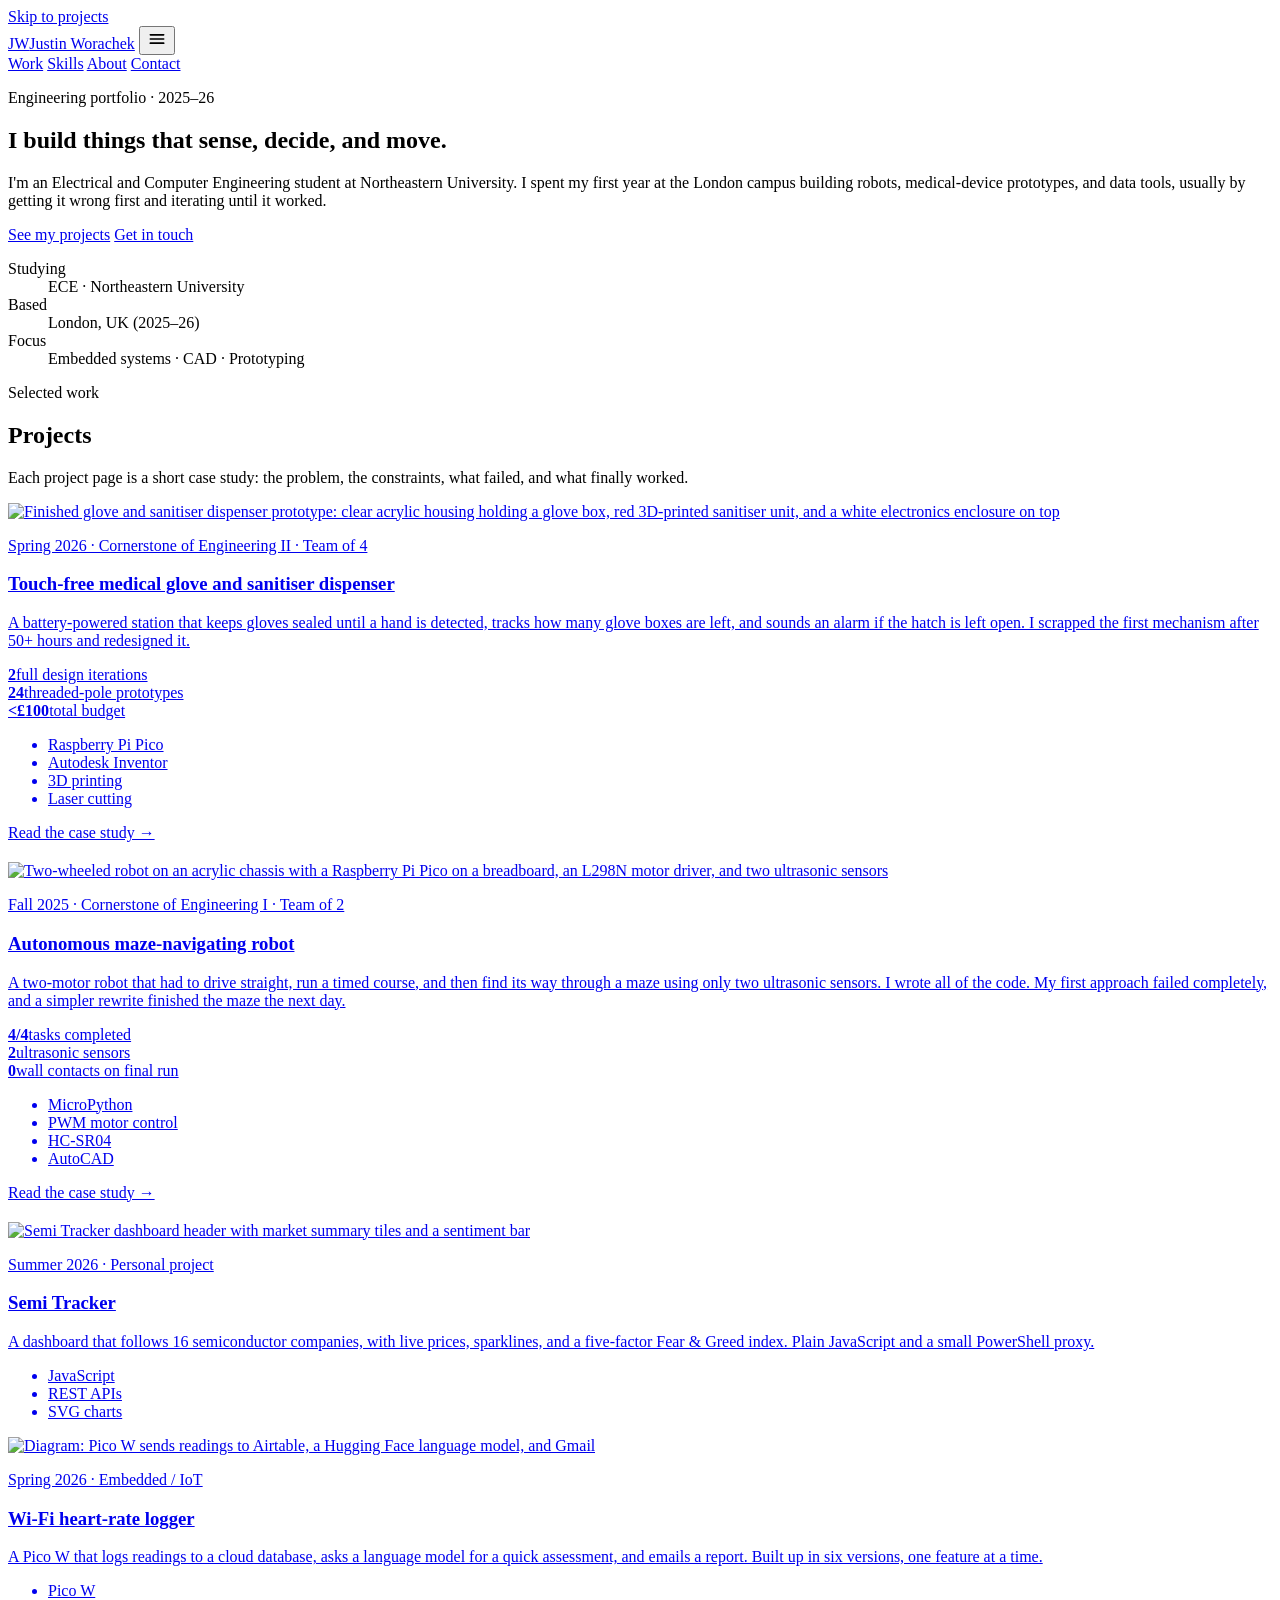
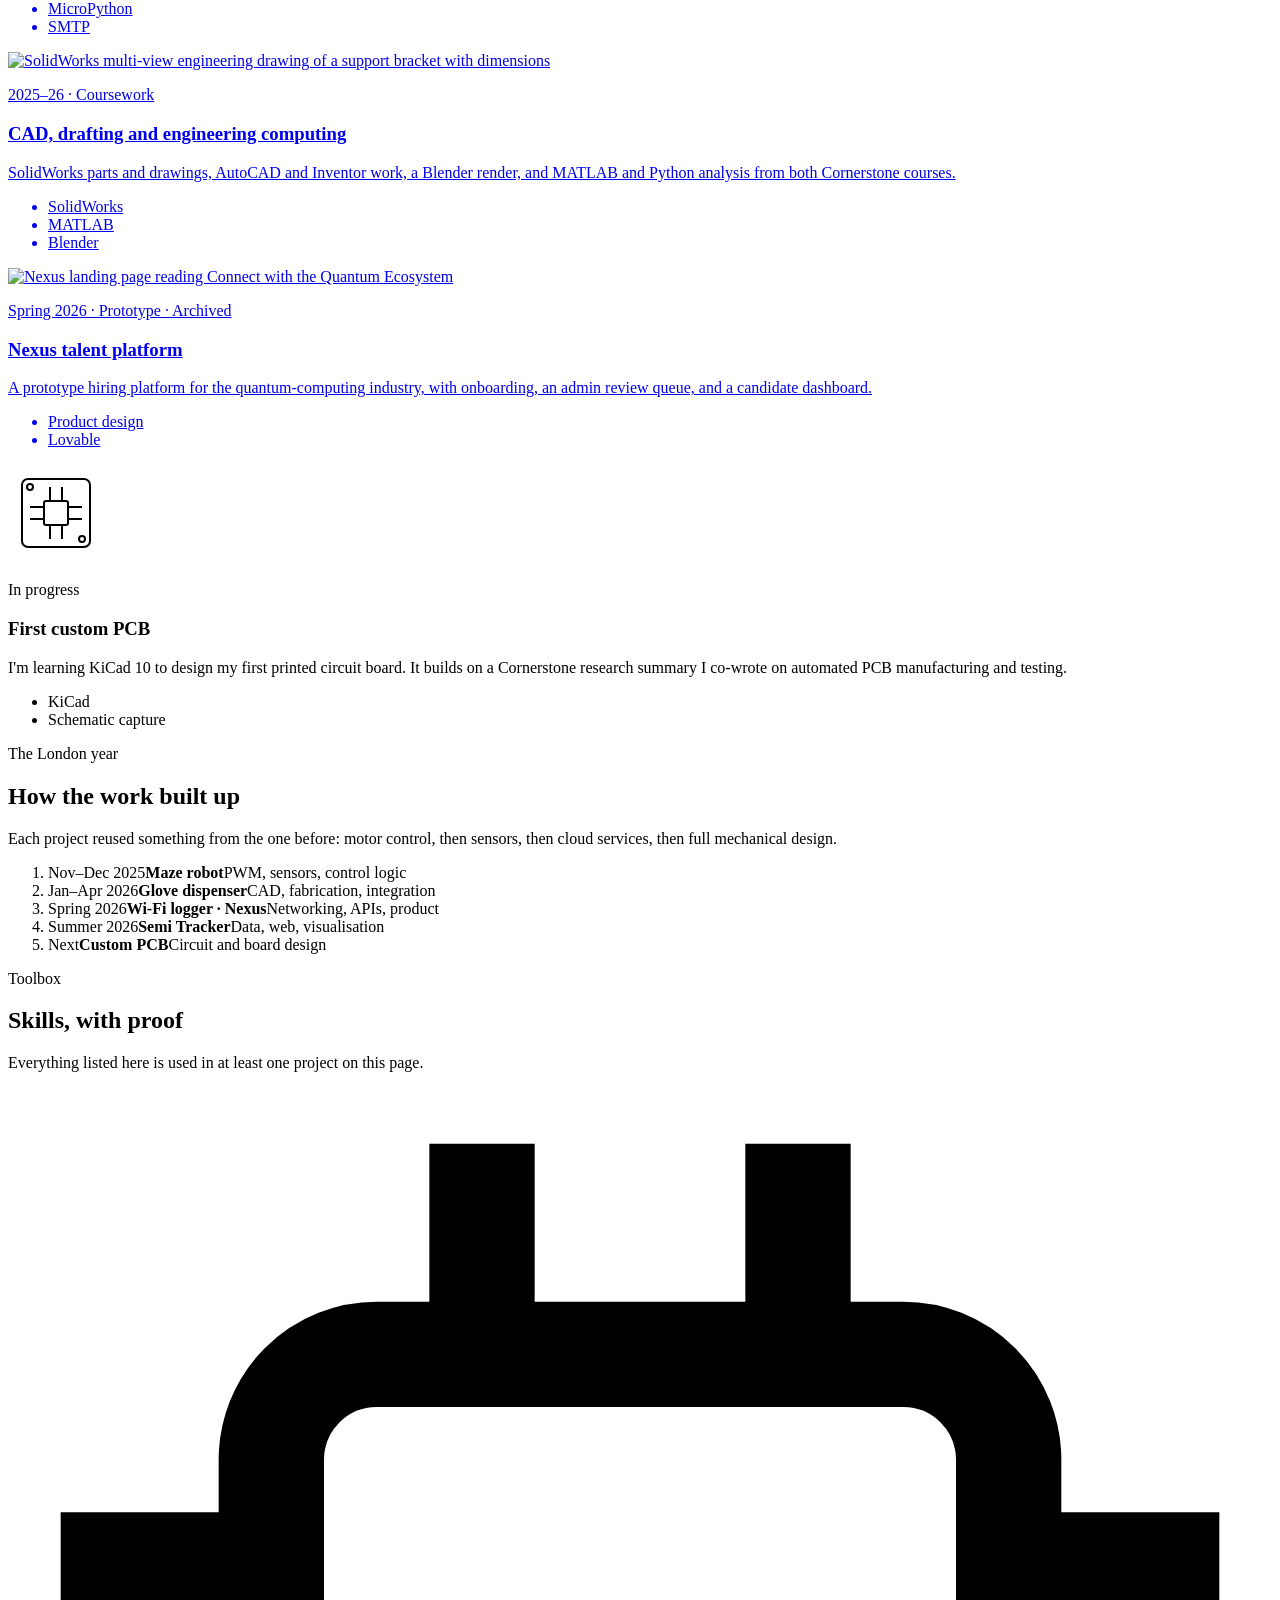
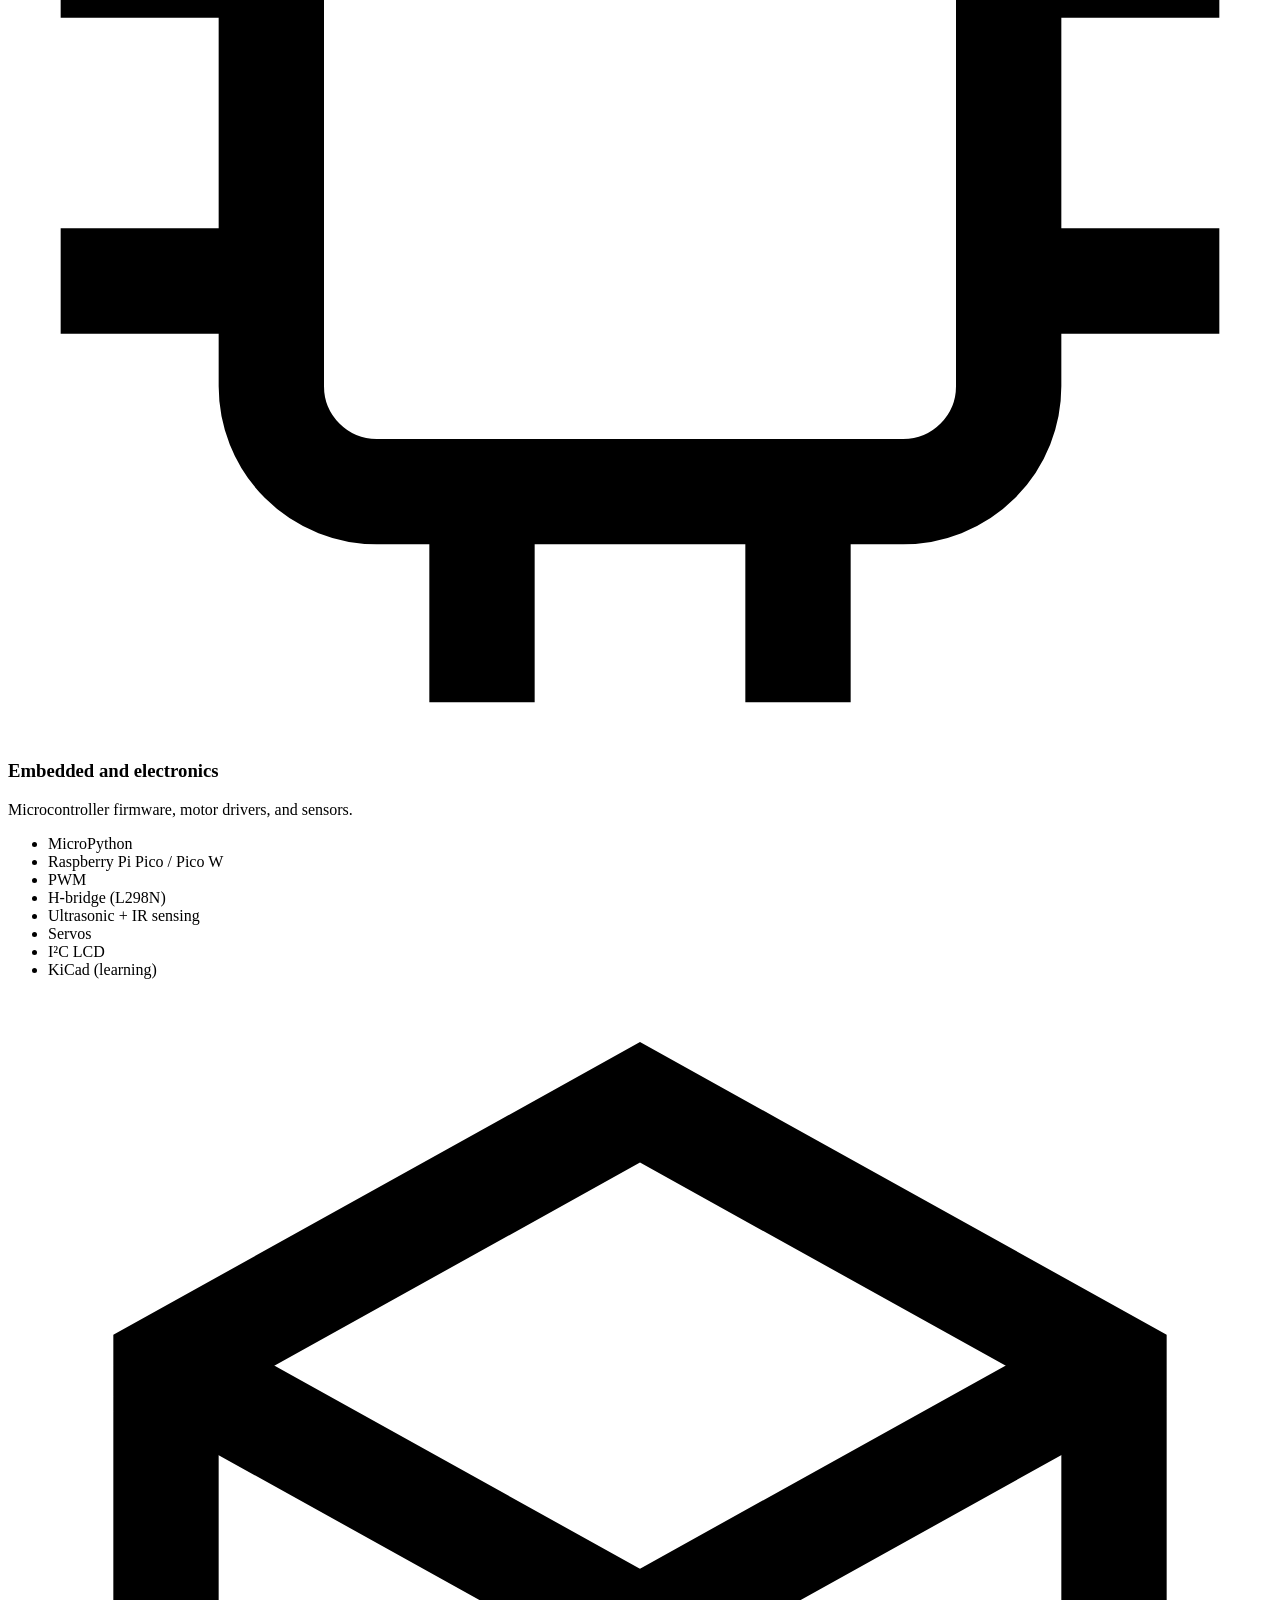
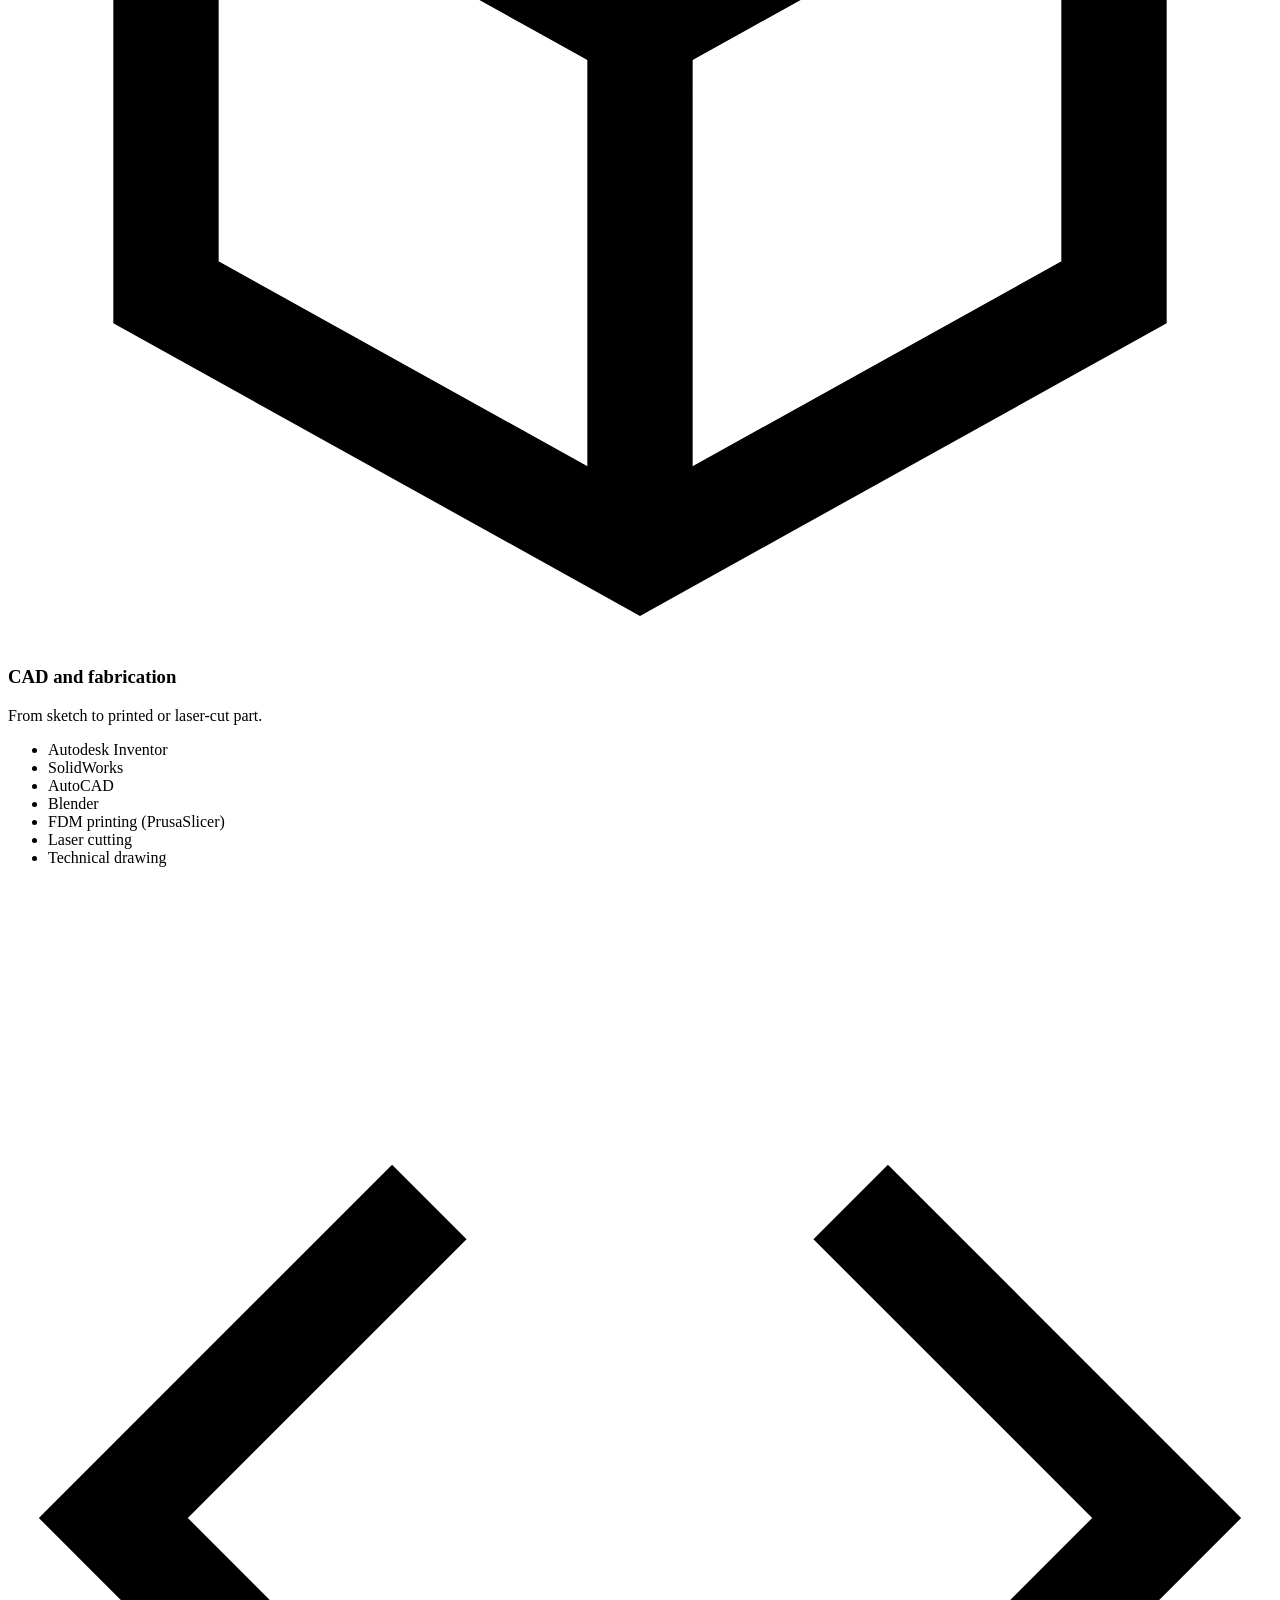
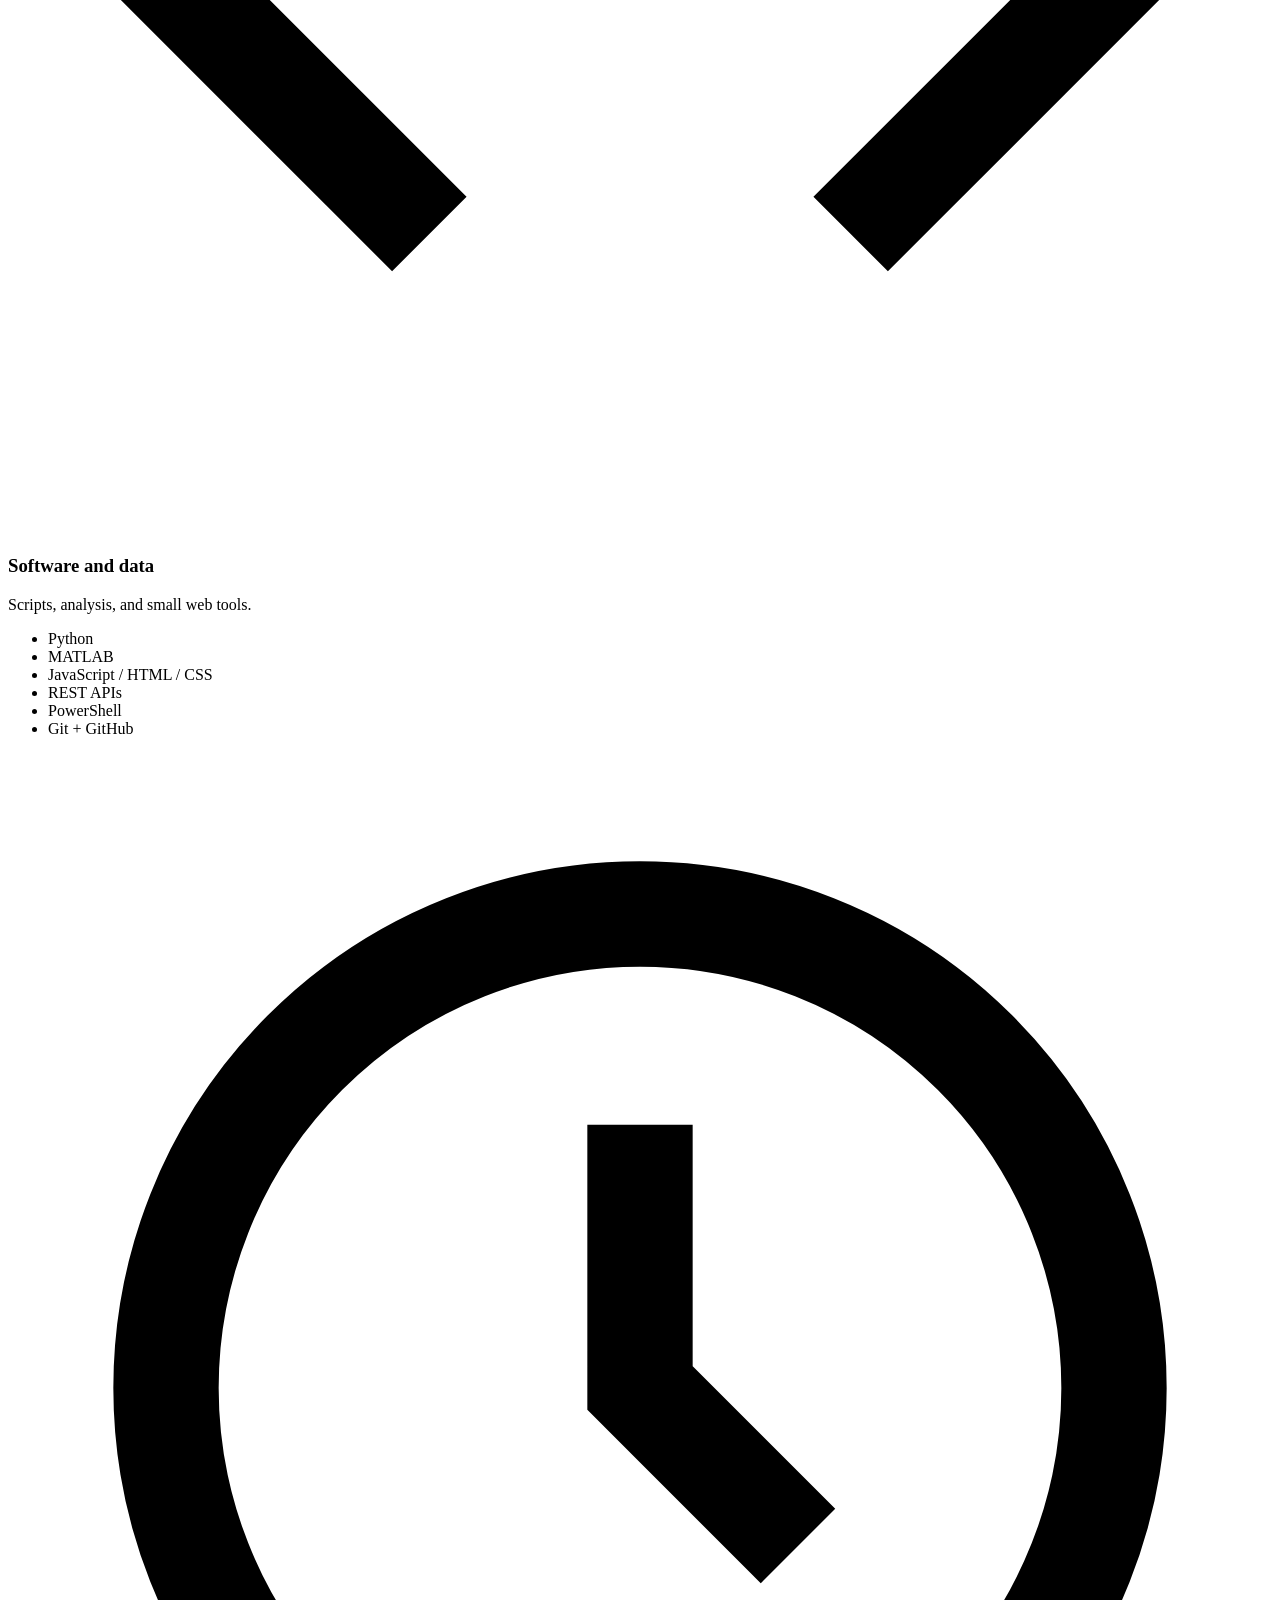
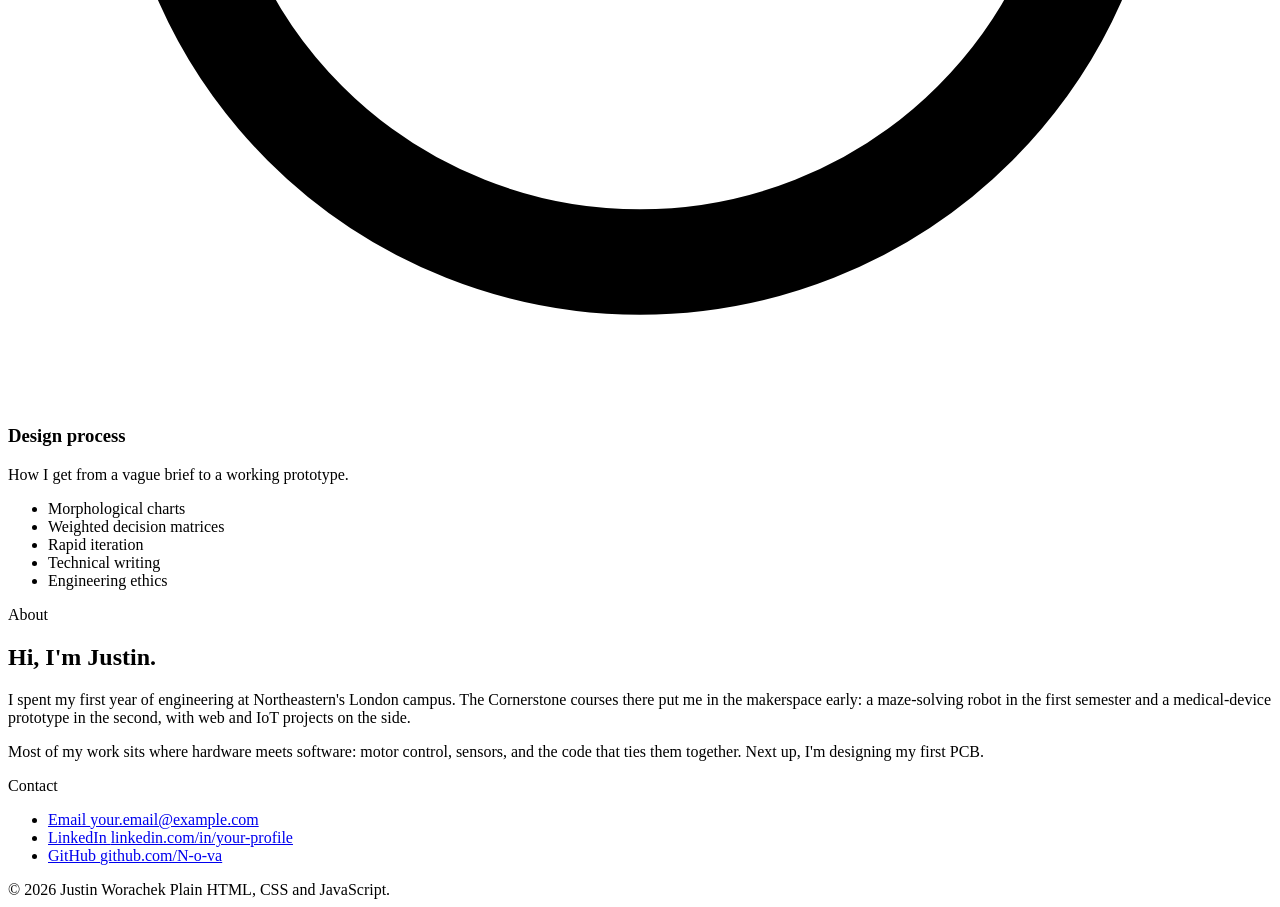
==== index.html @ a920c6d3 "Add files via upload" ====
<!doctype html>
<html lang="en">
<head>
  <meta charset="utf-8">
  <meta name="viewport" content="width=device-width, initial-scale=1">
  <title>Justin Worachek · Engineering Portfolio</title>
  <meta name="description" content="Engineering portfolio of Justin Worachek, Northeastern University. Embedded systems, mechanical prototyping, CAD, and software projects from a first year at Northeastern University London.">
  <meta property="og:title" content="Justin Worachek · Engineering Portfolio">
  <meta property="og:description" content="Embedded systems, mechanical prototyping, CAD, and software projects.">
  <link rel="icon" href="assets/img/favicon.svg" type="image/svg+xml">
  <link rel="preconnect" href="https://fonts.googleapis.com">
  <link rel="preconnect" href="https://fonts.gstatic.com" crossorigin>
  <link href="https://fonts.googleapis.com/css2?family=IBM+Plex+Mono:wght@400;500&family=IBM+Plex+Sans:wght@400;500;600&display=swap" rel="stylesheet">
  <link rel="stylesheet" href="assets/css/style.css">
</head>
<body>
  <a class="sr-only" href="#work">Skip to projects</a>

  <header class="site-header">
    <div class="container">
      <a class="brand" href="index.html"><span class="brand-mark">JW</span>Justin Worachek</a>
      <button class="nav-toggle" aria-label="Open menu" aria-expanded="false" aria-controls="site-nav">
        <svg width="20" height="20" viewBox="0 0 24 24" fill="none" stroke="currentColor" stroke-width="2" stroke-linecap="round" aria-hidden="true"><path d="M4 7h16M4 12h16M4 17h16"/></svg>
      </button>
      <nav class="nav" id="site-nav" aria-label="Main">
        <a href="#work">Work</a>
        <a href="#skills">Skills</a>
        <a href="#about">About</a>
        <a class="btn" href="#contact">Contact</a>
      </nav>
    </div>
  </header>

  <main>
    <!-- Hero -->
    <section class="hero">
      <div class="container">
        <p class="eyebrow">Engineering portfolio · 2025–26</p>
        <h1>I build things that sense, decide, and move.</h1>
        <!-- TODO(Justin): confirm major. "Electrical and Computer Engineering" comes from a Sept 2025 class file. -->
        <p class="lede">I'm an Electrical and Computer Engineering student at Northeastern University. I spent my first year at the London campus building robots, medical-device prototypes, and data tools, usually by getting it wrong first and iterating until it worked.</p>
        <div class="hero-actions">
          <a class="btn btn-primary" href="#work">See my projects</a>
          <a class="btn" href="#contact">Get in touch</a>
        </div>
        <dl class="hero-facts">
          <div><dt>Studying</dt><dd>ECE · Northeastern University</dd></div>
          <div><dt>Based</dt><dd>London, UK (2025–26)</dd></div>
          <div><dt>Focus</dt><dd>Embedded systems · CAD · Prototyping</dd></div>
        </dl>
      </div>
    </section>

    <!-- Selected work -->
    <section class="section" id="work">
      <div class="container">
        <div class="section-head">
          <div>
            <p class="eyebrow">Selected work</p>
            <h2>Projects</h2>
          </div>
          <p>Each project page is a short case study: the problem, the constraints, what failed, and what finally worked.</p>
        </div>

        <div style="display:grid; gap:20px;">
          <a class="featured" href="projects/glove-dispenser.html">
            <div class="featured-media">
              <img src="assets/img/glove/cover.jpg" alt="Finished glove and sanitiser dispenser prototype: clear acrylic housing holding a glove box, red 3D-printed sanitiser unit, and a white electronics enclosure on top" loading="lazy">
            </div>
            <div class="featured-body">
              <p class="card-meta">Spring 2026 · Cornerstone of Engineering II · Team of 4</p>
              <h3>Touch-free medical glove and sanitiser dispenser</h3>
              <p>A battery-powered station that keeps gloves sealed until a hand is detected, tracks how many glove boxes are left, and sounds an alarm if the hatch is left open. I scrapped the first mechanism after 50+ hours and redesigned it.</p>
              <div class="featured-stats">
                <div><strong>2</strong><span>full design iterations</span></div>
                <div><strong>24</strong><span>threaded-pole prototypes</span></div>
                <div><strong>&lt;£100</strong><span>total budget</span></div>
              </div>
              <ul class="chips" aria-label="Tools">
                <li><span class="chip">Raspberry Pi Pico</span></li>
                <li><span class="chip">Autodesk Inventor</span></li>
                <li><span class="chip">3D printing</span></li>
                <li><span class="chip">Laser cutting</span></li>
              </ul>
              <span class="link-arrow">Read the case study →</span>
            </div>
          </a>

          <a class="featured" href="projects/maze-robot.html">
            <div class="featured-media">
              <img src="assets/img/robot/robot-cover.jpg" alt="Two-wheeled robot on an acrylic chassis with a Raspberry Pi Pico on a breadboard, an L298N motor driver, and two ultrasonic sensors" loading="lazy">
            </div>
            <div class="featured-body">
              <p class="card-meta">Fall 2025 · Cornerstone of Engineering I · Team of 2</p>
              <h3>Autonomous maze-navigating robot</h3>
              <p>A two-motor robot that had to drive straight, run a timed course, and then find its way through a maze using only two ultrasonic sensors. I wrote all of the code. My first approach failed completely, and a simpler rewrite finished the maze the next day.</p>
              <div class="featured-stats">
                <div><strong>4/4</strong><span>tasks completed</span></div>
                <div><strong>2</strong><span>ultrasonic sensors</span></div>
                <div><strong>0</strong><span>wall contacts on final run</span></div>
              </div>
              <ul class="chips" aria-label="Tools">
                <li><span class="chip">MicroPython</span></li>
                <li><span class="chip">PWM motor control</span></li>
                <li><span class="chip">HC-SR04</span></li>
                <li><span class="chip">AutoCAD</span></li>
              </ul>
              <span class="link-arrow">Read the case study →</span>
            </div>
          </a>
        </div>

        <div class="grid" style="margin-top:20px;">
          <a class="card" href="projects/semi-tracker.html">
            <div class="card-media"><img src="assets/img/semi/card-thumb.jpg" alt="Semi Tracker dashboard header with market summary tiles and a sentiment bar" loading="lazy" style="object-position:left top;"></div>
            <div class="card-body">
              <p class="card-meta">Summer 2026 · Personal project</p>
              <h3>Semi Tracker</h3>
              <p>A dashboard that follows 16 semiconductor companies, with live prices, sparklines, and a five-factor Fear &amp; Greed index. Plain JavaScript and a small PowerShell proxy.</p>
              <ul class="chips"><li><span class="chip">JavaScript</span></li><li><span class="chip">REST APIs</span></li><li><span class="chip">SVG charts</span></li></ul>
            </div>
          </a>

          <a class="card" href="projects/wifi-heart-rate-logger.html">
            <div class="card-media"><img src="assets/img/wifi/data-flow.svg" alt="Diagram: Pico W sends readings to Airtable, a Hugging Face language model, and Gmail" loading="lazy"></div>
            <div class="card-body">
              <p class="card-meta">Spring 2026 · Embedded / IoT</p>
              <h3>Wi-Fi heart-rate logger</h3>
              <p>A Pico W that logs readings to a cloud database, asks a language model for a quick assessment, and emails a report. Built up in six versions, one feature at a time.</p>
              <ul class="chips"><li><span class="chip">Pico W</span></li><li><span class="chip">MicroPython</span></li><li><span class="chip">SMTP</span></li></ul>
            </div>
          </a>

          <a class="card" href="projects/cad-and-computing.html">
            <div class="card-media"><img src="assets/img/cad/sw2-cover.jpg" alt="SolidWorks multi-view engineering drawing of a support bracket with dimensions" loading="lazy" style="object-fit:contain; background:#fff;"></div>
            <div class="card-body">
              <p class="card-meta">2025–26 · Coursework</p>
              <h3>CAD, drafting and engineering computing</h3>
              <p>SolidWorks parts and drawings, AutoCAD and Inventor work, a Blender render, and MATLAB and Python analysis from both Cornerstone courses.</p>
              <ul class="chips"><li><span class="chip">SolidWorks</span></li><li><span class="chip">MATLAB</span></li><li><span class="chip">Blender</span></li></ul>
            </div>
          </a>

          <a class="card" href="projects/nexus.html">
            <div class="card-media"><img src="assets/img/nexus/landing.jpg" alt="Nexus landing page reading Connect with the Quantum Ecosystem" loading="lazy"></div>
            <div class="card-body">
              <p class="card-meta">Spring 2026 · Prototype · Archived</p>
              <h3>Nexus talent platform</h3>
              <p>A prototype hiring platform for the quantum-computing industry, with onboarding, an admin review queue, and a candidate dashboard.</p>
              <ul class="chips"><li><span class="chip">Product design</span></li><li><span class="chip">Lovable</span></li></ul>
            </div>
          </a>

          <div class="card building">
            <div class="card-media">
              <svg width="96" height="96" viewBox="0 0 96 96" fill="none" stroke="currentColor" stroke-width="2" aria-hidden="true" style="color:var(--text-3)">
                <rect x="14" y="14" width="68" height="68" rx="6"/>
                <rect x="36" y="36" width="24" height="24" rx="2"/>
                <path d="M42 36V22M54 36V22M42 74V60M54 74V60M36 42H22M36 54H22M74 42H60M74 54H60"/>
                <circle cx="22" cy="22" r="3"/><circle cx="74" cy="74" r="3"/>
              </svg>
            </div>
            <div class="card-body">
              <p class="card-meta"><span class="badge warn"><span class="dot"></span>In progress</span></p>
              <h3>First custom PCB</h3>
              <p>I'm learning KiCad 10 to design my first printed circuit board. It builds on a Cornerstone research summary I co-wrote on automated PCB manufacturing and testing.</p>
              <ul class="chips"><li><span class="chip">KiCad</span></li><li><span class="chip">Schematic capture</span></li></ul>
            </div>
          </div>
        </div>
      </div>
    </section>

    <!-- Timeline -->
    <section class="section">
      <div class="container">
        <div class="section-head">
          <div>
            <p class="eyebrow">The London year</p>
            <h2>How the work built up</h2>
          </div>
          <p>Each project reused something from the one before: motor control, then sensors, then cloud services, then full mechanical design.</p>
        </div>
        <ol class="timeline">
          <li><time>Nov–Dec 2025</time><strong>Maze robot</strong><span>PWM, sensors, control logic</span></li>
          <li><time>Jan–Apr 2026</time><strong>Glove dispenser</strong><span>CAD, fabrication, integration</span></li>
          <li><time>Spring 2026</time><strong>Wi-Fi logger · Nexus</strong><span>Networking, APIs, product</span></li>
          <li><time>Summer 2026</time><strong>Semi Tracker</strong><span>Data, web, visualisation</span></li>
          <li class="future"><time>Next</time><strong>Custom PCB</strong><span>Circuit and board design</span></li>
        </ol>
      </div>
    </section>

    <!-- Skills -->
    <section class="section" id="skills">
      <div class="container">
        <div class="section-head">
          <div>
            <p class="eyebrow">Toolbox</p>
            <h2>Skills, with proof</h2>
          </div>
          <p>Everything listed here is used in at least one project on this page.</p>
        </div>
        <div class="skills">
          <div class="skill-group">
            <h3><svg viewBox="0 0 24 24" fill="none" stroke="currentColor" stroke-width="2" aria-hidden="true"><rect x="5" y="5" width="14" height="14" rx="2"/><path d="M9 1v4M15 1v4M9 19v4M15 19v4M1 9h4M1 15h4M19 9h4M19 15h4"/></svg>Embedded and electronics</h3>
            <p>Microcontroller firmware, motor drivers, and sensors.</p>
            <ul class="chips">
              <li><span class="chip">MicroPython</span></li><li><span class="chip">Raspberry Pi Pico / Pico W</span></li>
              <li><span class="chip">PWM</span></li><li><span class="chip">H-bridge (L298N)</span></li>
              <li><span class="chip">Ultrasonic + IR sensing</span></li><li><span class="chip">Servos</span></li>
              <li><span class="chip">I²C LCD</span></li><li><span class="chip">KiCad (learning)</span></li>
            </ul>
          </div>
          <div class="skill-group">
            <h3><svg viewBox="0 0 24 24" fill="none" stroke="currentColor" stroke-width="2" aria-hidden="true"><path d="M12 2 3 7v10l9 5 9-5V7z"/><path d="m3 7 9 5 9-5M12 12v10"/></svg>CAD and fabrication</h3>
            <p>From sketch to printed or laser-cut part.</p>
            <ul class="chips">
              <li><span class="chip">Autodesk Inventor</span></li><li><span class="chip">SolidWorks</span></li>
              <li><span class="chip">AutoCAD</span></li><li><span class="chip">Blender</span></li>
              <li><span class="chip">FDM printing (PrusaSlicer)</span></li><li><span class="chip">Laser cutting</span></li>
              <li><span class="chip">Technical drawing</span></li>
            </ul>
          </div>
          <div class="skill-group">
            <h3><svg viewBox="0 0 24 24" fill="none" stroke="currentColor" stroke-width="2" aria-hidden="true"><path d="m8 6-6 6 6 6M16 6l6 6-6 6"/></svg>Software and data</h3>
            <p>Scripts, analysis, and small web tools.</p>
            <ul class="chips">
              <li><span class="chip">Python</span></li><li><span class="chip">MATLAB</span></li>
              <li><span class="chip">JavaScript / HTML / CSS</span></li><li><span class="chip">REST APIs</span></li>
              <li><span class="chip">PowerShell</span></li><li><span class="chip">Git + GitHub</span></li>
            </ul>
          </div>
          <div class="skill-group">
            <h3><svg viewBox="0 0 24 24" fill="none" stroke="currentColor" stroke-width="2" aria-hidden="true"><circle cx="12" cy="12" r="9"/><path d="M12 7v5l3 3"/></svg>Design process</h3>
            <p>How I get from a vague brief to a working prototype.</p>
            <ul class="chips">
              <li><span class="chip">Morphological charts</span></li><li><span class="chip">Weighted decision matrices</span></li>
              <li><span class="chip">Rapid iteration</span></li><li><span class="chip">Technical writing</span></li>
              <li><span class="chip">Engineering ethics</span></li>
            </ul>
          </div>
        </div>
      </div>
    </section>

    <!-- About + contact -->
    <section class="section" id="about">
      <div class="container about">
        <div>
          <p class="eyebrow">About</p>
          <h2>Hi, I'm Justin.</h2>
          <!-- TODO(Justin): this is a factual first draft. Rewrite it in your own voice: what you enjoy, what you're looking for (co-op, internship), and where you're headed after London. -->
          <p class="muted">I spent my first year of engineering at Northeastern's London campus. The Cornerstone courses there put me in the makerspace early: a maze-solving robot in the first semester and a medical-device prototype in the second, with web and IoT projects on the side.</p>
          <p class="muted">Most of my work sits where hardware meets software: motor control, sensors, and the code that ties them together. Next up, I'm designing my first PCB.</p>
        </div>
        <div id="contact">
          <p class="eyebrow">Contact</p>
          <!-- TODO(Justin): replace the email, LinkedIn, and resume placeholders below. -->
          <ul class="contact-list">
            <li><a href="mailto:your.email@example.com">Email <span>your.email@example.com</span></a></li>
            <li><a href="https://www.linkedin.com/in/your-profile" rel="noopener">LinkedIn <span>linkedin.com/in/your-profile</span></a></li>
            <li><a href="https://github.com/N-o-va" rel="noopener">GitHub <span>github.com/N-o-va</span></a></li>
          </ul>
        </div>
      </div>
    </section>
  </main>

  <footer class="site-footer">
    <div class="container">
      <span>© <span data-year>2026</span> Justin Worachek</span>
      <span>Plain HTML, CSS and JavaScript.</span>
    </div>
  </footer>

  <script src="assets/js/main.js"></script>
</body>
</html>
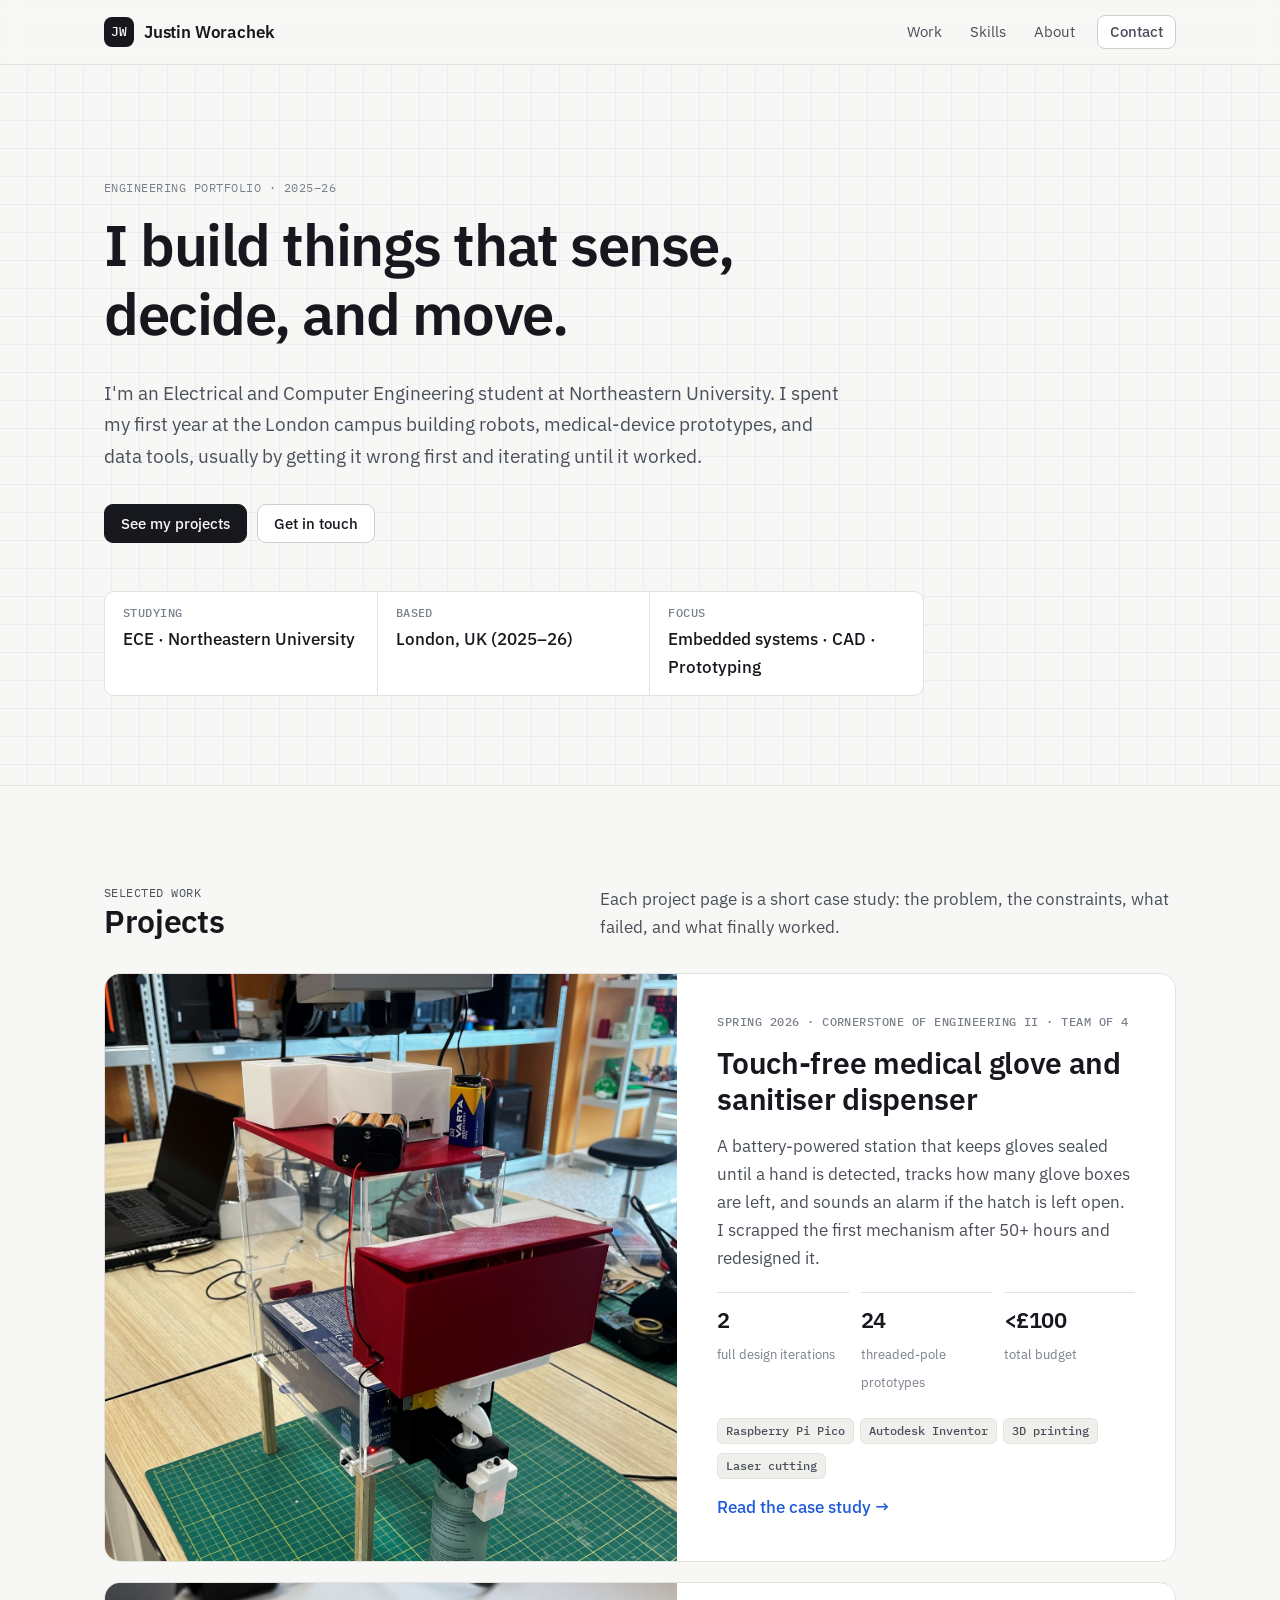
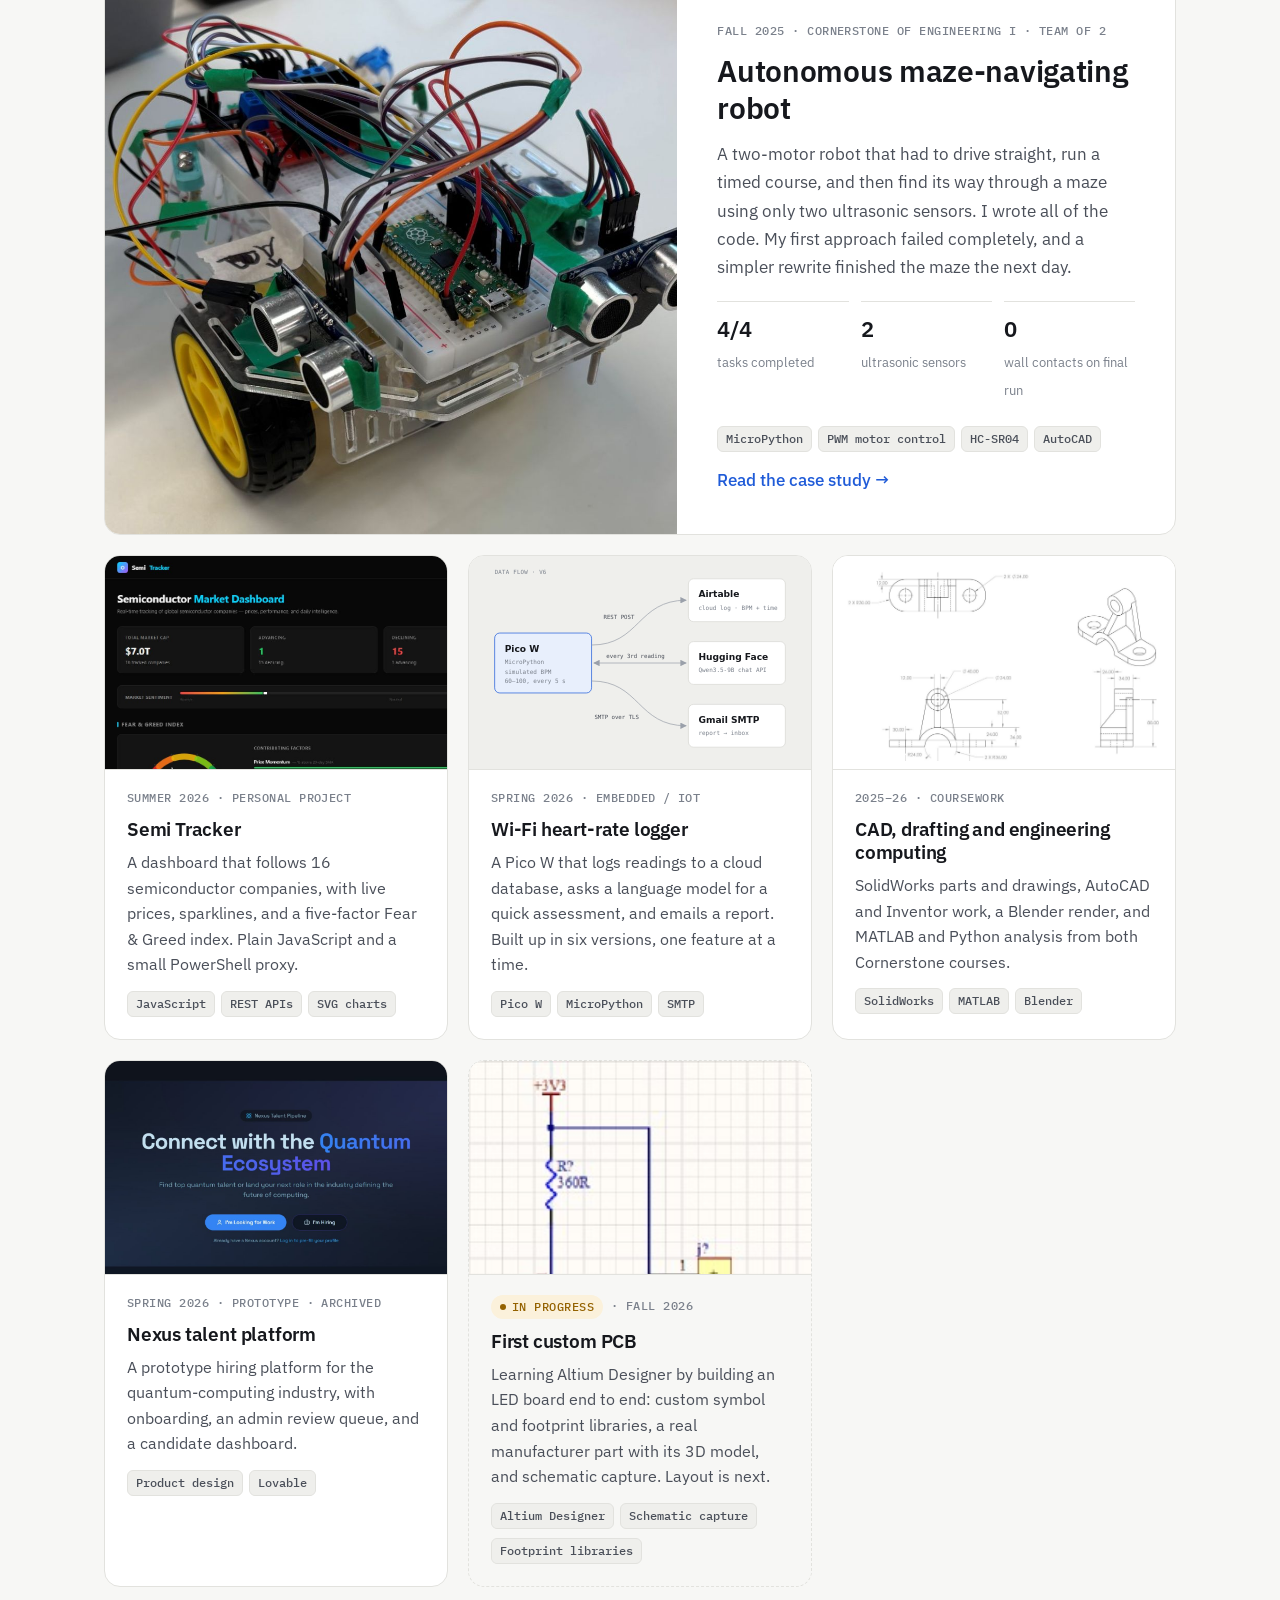
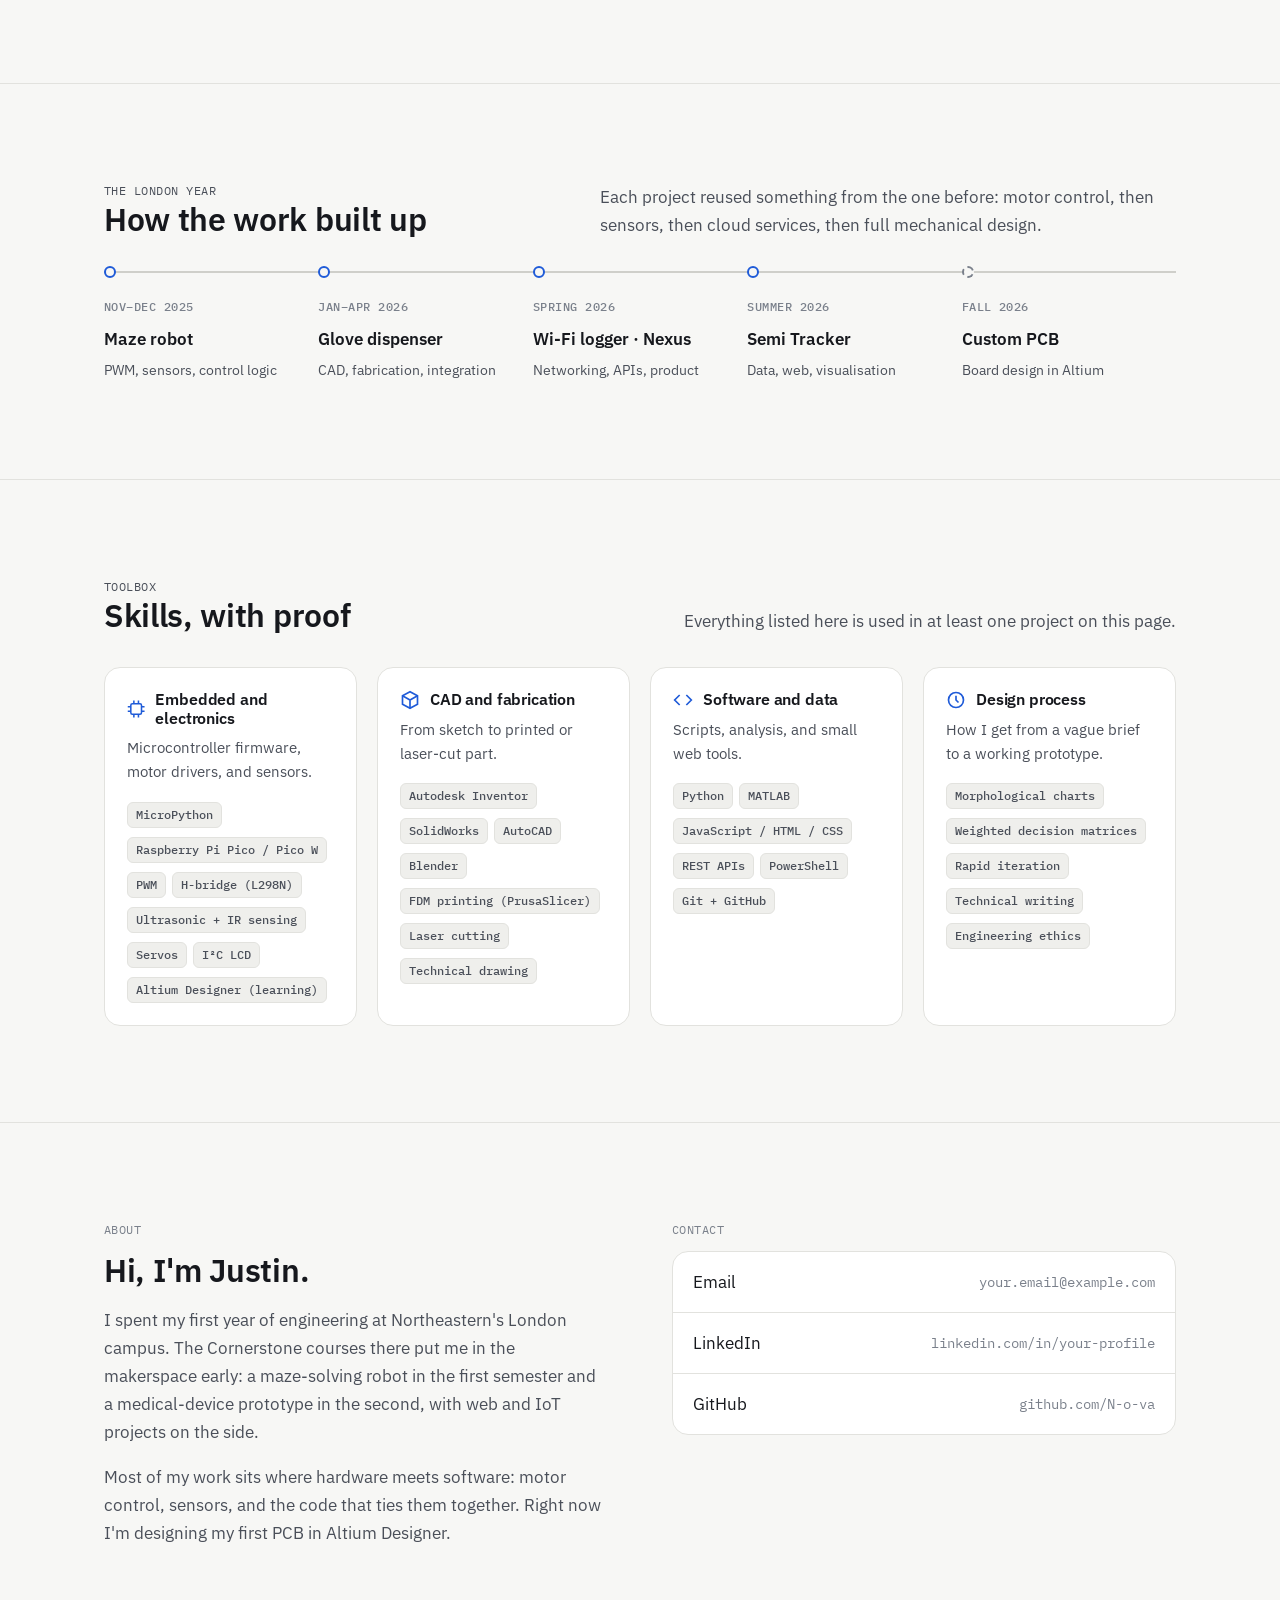
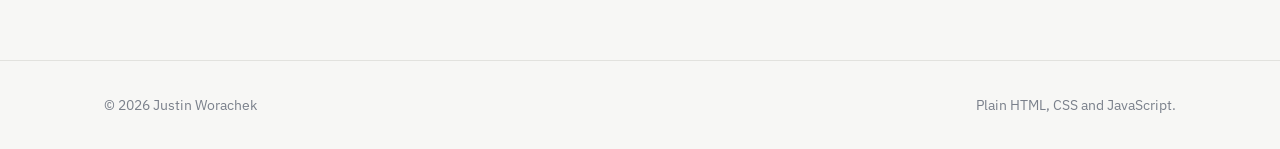
==== commit 1ec60e37: "Add files via upload" ====
--- a/index.html
+++ b/index.html
@@ -151,22 +151,15 @@
             </div>
           </a>
 
-          <div class="card building">
-            <div class="card-media">
-              <svg width="96" height="96" viewBox="0 0 96 96" fill="none" stroke="currentColor" stroke-width="2" aria-hidden="true" style="color:var(--text-3)">
-                <rect x="14" y="14" width="68" height="68" rx="6"/>
-                <rect x="36" y="36" width="24" height="24" rx="2"/>
-                <path d="M42 36V22M54 36V22M42 74V60M54 74V60M36 42H22M36 54H22M74 42H60M74 54H60"/>
-                <circle cx="22" cy="22" r="3"/><circle cx="74" cy="74" r="3"/>
-              </svg>
-            </div>
-            <div class="card-body">
-              <p class="card-meta"><span class="badge warn"><span class="dot"></span>In progress</span></p>
+          <a class="card building" href="projects/pcb-design.html">
+            <div class="card-media"><img src="assets/img/pcb/led-schematic.jpg" alt="Altium schematic of an LED board: 3.3 V through a 360 ohm resistor to a green LED" loading="lazy" style="object-fit:contain; background:#fff;"></div>
+            <div class="card-body">
+              <p class="card-meta"><span class="badge warn"><span class="dot"></span>In progress</span> · Fall 2026</p>
               <h3>First custom PCB</h3>
-              <p>I'm learning KiCad 10 to design my first printed circuit board. It builds on a Cornerstone research summary I co-wrote on automated PCB manufacturing and testing.</p>
-              <ul class="chips"><li><span class="chip">KiCad</span></li><li><span class="chip">Schematic capture</span></li></ul>
-            </div>
-          </div>
+              <p>Learning Altium Designer by building an LED board end to end: custom symbol and footprint libraries, a real manufacturer part with its 3D model, and schematic capture. Layout is next.</p>
+              <ul class="chips"><li><span class="chip">Altium Designer</span></li><li><span class="chip">Schematic capture</span></li><li><span class="chip">Footprint libraries</span></li></ul>
+            </div>
+          </a>
         </div>
       </div>
     </section>
@@ -186,7 +179,7 @@
           <li><time>Jan–Apr 2026</time><strong>Glove dispenser</strong><span>CAD, fabrication, integration</span></li>
           <li><time>Spring 2026</time><strong>Wi-Fi logger · Nexus</strong><span>Networking, APIs, product</span></li>
           <li><time>Summer 2026</time><strong>Semi Tracker</strong><span>Data, web, visualisation</span></li>
-          <li class="future"><time>Next</time><strong>Custom PCB</strong><span>Circuit and board design</span></li>
+          <li class="future"><time>Fall 2026</time><strong>Custom PCB</strong><span>Board design in Altium</span></li>
         </ol>
       </div>
     </section>
@@ -209,7 +202,7 @@
               <li><span class="chip">MicroPython</span></li><li><span class="chip">Raspberry Pi Pico / Pico W</span></li>
               <li><span class="chip">PWM</span></li><li><span class="chip">H-bridge (L298N)</span></li>
               <li><span class="chip">Ultrasonic + IR sensing</span></li><li><span class="chip">Servos</span></li>
-              <li><span class="chip">I²C LCD</span></li><li><span class="chip">KiCad (learning)</span></li>
+              <li><span class="chip">I²C LCD</span></li><li><span class="chip">Altium Designer (learning)</span></li>
             </ul>
           </div>
           <div class="skill-group">
@@ -252,7 +245,7 @@
           <h2>Hi, I'm Justin.</h2>
           <!-- TODO(Justin): this is a factual first draft. Rewrite it in your own voice: what you enjoy, what you're looking for (co-op, internship), and where you're headed after London. -->
           <p class="muted">I spent my first year of engineering at Northeastern's London campus. The Cornerstone courses there put me in the makerspace early: a maze-solving robot in the first semester and a medical-device prototype in the second, with web and IoT projects on the side.</p>
-          <p class="muted">Most of my work sits where hardware meets software: motor control, sensors, and the code that ties them together. Next up, I'm designing my first PCB.</p>
+          <p class="muted">Most of my work sits where hardware meets software: motor control, sensors, and the code that ties them together. Right now I'm designing my first PCB in Altium Designer.</p>
         </div>
         <div id="contact">
           <p class="eyebrow">Contact</p>
--- a/assets/css/style.css
+++ b/assets/css/style.css
@@ -0,0 +1,499 @@
+/* ==========================================================================
+   Justin Worachek — Engineering Portfolio
+   Plain CSS, no build step. Light + dark via prefers-color-scheme.
+   ========================================================================== */
+
+:root {
+  --bg: #f7f7f5;
+  --surface: #ffffff;
+  --surface-2: #efefec;
+  --text: #16181d;
+  --text-2: #4a4f59;
+  --text-3: #7a808b;
+  --border: #e2e2de;
+  --border-strong: #cfcfca;
+  --accent: #1f5bd8;
+  --accent-ink: #1747ab;
+  --accent-soft: #e8effc;
+  --ok: #1b7a4b;
+  --ok-soft: #e4f4ea;
+  --warn: #946200;
+  --warn-soft: #fbf1db;
+  --code-bg: #f1f2f4;
+  --grid-line: rgba(31, 91, 216, 0.06);
+
+  --font-sans: "IBM Plex Sans", system-ui, -apple-system, "Segoe UI", Roboto, sans-serif;
+  --font-mono: "IBM Plex Mono", ui-monospace, "Cascadia Code", Consolas, monospace;
+
+  --radius: 10px;
+  --radius-lg: 16px;
+  --container: 1120px;
+  --gutter: 24px;
+  color-scheme: light;
+}
+
+@media (prefers-color-scheme: dark) {
+  :root:not([data-theme="light"]) {
+    --bg: #0f1115;
+    --surface: #161920;
+    --surface-2: #1d2129;
+    --text: #e8eaee;
+    --text-2: #b0b6c1;
+    --text-3: #838a96;
+    --border: #262b35;
+    --border-strong: #353b47;
+    --accent: #7ea6ff;
+    --accent-ink: #a9c3ff;
+    --accent-soft: #1a2540;
+    --ok: #6fd39e;
+    --ok-soft: #14301f;
+    --warn: #f0c060;
+    --warn-soft: #33290f;
+    --code-bg: #1b1f27;
+    --grid-line: rgba(126, 166, 255, 0.06);
+    color-scheme: dark;
+  }
+}
+:root[data-theme="dark"] {
+  --bg: #0f1115;
+  --surface: #161920;
+  --surface-2: #1d2129;
+  --text: #e8eaee;
+  --text-2: #b0b6c1;
+  --text-3: #838a96;
+  --border: #262b35;
+  --border-strong: #353b47;
+  --accent: #7ea6ff;
+  --accent-ink: #a9c3ff;
+  --accent-soft: #1a2540;
+  --ok: #6fd39e;
+  --ok-soft: #14301f;
+  --warn: #f0c060;
+  --warn-soft: #33290f;
+  --code-bg: #1b1f27;
+  --grid-line: rgba(126, 166, 255, 0.06);
+  color-scheme: dark;
+}
+
+/* ---------- Base ---------- */
+*, *::before, *::after { box-sizing: border-box; }
+html { -webkit-text-size-adjust: 100%; scroll-behavior: smooth; scroll-padding-top: 84px; }
+body {
+  margin: 0;
+  background: var(--bg);
+  color: var(--text);
+  font-family: var(--font-sans);
+  font-size: 17px;
+  line-height: 1.65;
+  -webkit-font-smoothing: antialiased;
+}
+img, video { display: block; max-width: 100%; height: auto; }
+a { color: var(--accent); text-decoration-thickness: 1px; text-underline-offset: 3px; }
+a:hover { color: var(--accent-ink); }
+h1, h2, h3, h4 { line-height: 1.2; margin: 0 0 0.5em; font-weight: 600; letter-spacing: -0.01em; }
+h1 { font-size: clamp(2.2rem, 5vw, 3.6rem); letter-spacing: -0.025em; }
+h2 { font-size: clamp(1.5rem, 3vw, 2rem); }
+h3 { font-size: 1.2rem; }
+p { margin: 0 0 1em; }
+ul, ol { padding-left: 1.25em; margin: 0 0 1em; }
+li + li { margin-top: 0.35em; }
+hr { border: 0; border-top: 1px solid var(--border); margin: 3rem 0; }
+:focus-visible { outline: 2px solid var(--accent); outline-offset: 3px; border-radius: 4px; }
+.sr-only { position: absolute; width: 1px; height: 1px; overflow: hidden; clip: rect(0 0 0 0); white-space: nowrap; }
+
+.container { width: 100%; max-width: var(--container); margin: 0 auto; padding: 0 var(--gutter); }
+.mono { font-family: var(--font-mono); }
+.eyebrow {
+  font-family: var(--font-mono);
+  font-size: 0.78rem;
+  letter-spacing: 0.04em;
+  text-transform: uppercase;
+  color: var(--text-3);
+  margin: 0 0 0.75rem;
+}
+.lede { font-size: 1.2rem; color: var(--text-2); max-width: 46rem; }
+.muted { color: var(--text-2); }
+
+/* ---------- Header ---------- */
+.site-header {
+  position: sticky; top: 0; z-index: 50;
+  background: color-mix(in srgb, var(--bg) 88%, transparent);
+  backdrop-filter: saturate(1.4) blur(10px);
+  -webkit-backdrop-filter: saturate(1.4) blur(10px);
+  border-bottom: 1px solid var(--border);
+}
+.site-header .container { display: flex; align-items: center; justify-content: space-between; height: 64px; gap: 16px; }
+.brand { display: flex; align-items: center; gap: 10px; font-weight: 600; color: var(--text); text-decoration: none; letter-spacing: -0.01em; }
+.brand-mark {
+  width: 30px; height: 30px; border-radius: 8px;
+  display: grid; place-items: center;
+  background: var(--text); color: var(--bg);
+  font-family: var(--font-mono); font-size: 0.8rem; font-weight: 500;
+}
+.nav { display: flex; gap: 4px; align-items: center; }
+.nav a {
+  color: var(--text-2); text-decoration: none; font-size: 0.95rem;
+  padding: 8px 12px; border-radius: 8px;
+}
+.nav a:hover, .nav a[aria-current="page"] { color: var(--text); background: var(--surface-2); }
+.nav .btn { margin-left: 6px; }
+.nav-toggle { display: none; }
+
+@media (max-width: 760px) {
+  .nav-toggle {
+    display: inline-flex; align-items: center; justify-content: center;
+    width: 40px; height: 40px; border-radius: 8px;
+    background: transparent; border: 1px solid var(--border); color: var(--text); cursor: pointer;
+  }
+  .nav {
+    position: absolute; top: 64px; left: 0; right: 0;
+    flex-direction: column; align-items: stretch; gap: 0;
+    background: var(--bg); border-bottom: 1px solid var(--border);
+    padding: 8px var(--gutter) 16px;
+    display: none;
+  }
+  .nav.open { display: flex; }
+  .nav a { padding: 12px 8px; }
+  .nav .btn { margin: 8px 0 0; text-align: center; }
+}
+
+/* ---------- Buttons & chips ---------- */
+.btn {
+  display: inline-flex; align-items: center; gap: 8px;
+  font: 500 0.95rem/1 var(--font-sans);
+  padding: 11px 16px; border-radius: 9px;
+  border: 1px solid var(--border-strong);
+  background: var(--surface); color: var(--text);
+  text-decoration: none; cursor: pointer;
+  transition: background 0.15s, border-color 0.15s, transform 0.05s;
+}
+.btn:hover { background: var(--surface-2); color: var(--text); }
+.btn:active { transform: translateY(1px); }
+.btn-primary { background: var(--text); color: var(--bg); border-color: var(--text); }
+.btn-primary:hover { background: var(--text-2); border-color: var(--text-2); color: var(--bg); }
+.btn svg { width: 16px; height: 16px; }
+
+.chips { display: flex; flex-wrap: wrap; gap: 6px; padding: 0; margin: 0; list-style: none; }
+.chips li { margin: 0; }
+.chip {
+  display: inline-block;
+  font: 500 0.75rem/1 var(--font-mono);
+  padding: 6px 8px; border-radius: 6px;
+  background: var(--surface-2); color: var(--text-2);
+  border: 1px solid var(--border);
+}
+.badge {
+  display: inline-flex; align-items: center; gap: 6px;
+  font: 500 0.75rem/1 var(--font-mono);
+  padding: 6px 9px; border-radius: 999px;
+  background: var(--accent-soft); color: var(--accent-ink);
+}
+.badge.ok { background: var(--ok-soft); color: var(--ok); }
+.badge.warn { background: var(--warn-soft); color: var(--warn); }
+.badge .dot { width: 6px; height: 6px; border-radius: 50%; background: currentColor; }
+
+/* ---------- Hero ---------- */
+.hero {
+  position: relative;
+  padding: clamp(56px, 10vw, 112px) 0 clamp(40px, 7vw, 72px);
+  border-bottom: 1px solid var(--border);
+  background-image:
+    linear-gradient(var(--grid-line) 1px, transparent 1px),
+    linear-gradient(90deg, var(--grid-line) 1px, transparent 1px);
+  background-size: 28px 28px;
+  background-position: -1px -1px;
+}
+.hero h1 { max-width: 18ch; }
+.hero .lede { margin-top: 1rem; }
+.hero-actions { display: flex; flex-wrap: wrap; gap: 10px; margin-top: 2rem; }
+.hero-facts {
+  display: grid; grid-template-columns: repeat(auto-fit, minmax(180px, 1fr));
+  gap: 0; margin-top: 3rem; max-width: 820px;
+  border: 1px solid var(--border); border-radius: var(--radius);
+  background: var(--surface); overflow: hidden;
+}
+.hero-facts div { padding: 14px 18px; border-right: 1px solid var(--border); }
+.hero-facts div:last-child { border-right: 0; }
+.hero-facts dt { font: 500 0.72rem/1.3 var(--font-mono); text-transform: uppercase; letter-spacing: 0.04em; color: var(--text-3); }
+.hero-facts dd { margin: 4px 0 0; font-weight: 500; }
+@media (max-width: 600px) {
+  .hero-facts div { border-right: 0; border-bottom: 1px solid var(--border); }
+  .hero-facts div:last-child { border-bottom: 0; }
+}
+
+/* ---------- Sections ---------- */
+.section { padding: clamp(56px, 8vw, 96px) 0; }
+.section + .section { border-top: 1px solid var(--border); }
+.section-head { display: flex; justify-content: space-between; align-items: end; gap: 16px; margin-bottom: 2rem; flex-wrap: wrap; }
+.section-head h2 { margin: 0; }
+.section-head p { margin: 0; color: var(--text-2); max-width: 36rem; }
+
+/* ---------- Featured project ---------- */
+.featured {
+  display: grid; grid-template-columns: 1.15fr 1fr; gap: 0;
+  background: var(--surface); border: 1px solid var(--border); border-radius: var(--radius-lg);
+  overflow: hidden; text-decoration: none; color: inherit;
+  transition: border-color 0.15s, transform 0.15s;
+}
+.featured:hover { border-color: var(--border-strong); color: inherit; }
+.featured-media { background: var(--surface-2); min-height: 320px; position: relative; }
+.featured-media img { width: 100%; height: 100%; object-fit: cover; position: absolute; inset: 0; }
+.featured-body { padding: clamp(24px, 4vw, 40px); display: flex; flex-direction: column; gap: 14px; }
+.featured-body h3 { font-size: clamp(1.4rem, 2.6vw, 1.9rem); margin: 0; }
+.featured-body p { color: var(--text-2); margin: 0; }
+.featured-stats { display: grid; grid-template-columns: repeat(3, 1fr); gap: 12px; margin: 6px 0; }
+.featured-stats div { border-top: 1px solid var(--border); padding-top: 10px; }
+.featured-stats strong { display: block; font-size: 1.35rem; font-weight: 600; letter-spacing: -0.02em; }
+.featured-stats span { font-size: 0.8rem; color: var(--text-3); }
+.link-arrow { font-weight: 500; color: var(--accent); margin-top: auto; }
+.featured:hover .link-arrow, .card:hover .link-arrow { text-decoration: underline; }
+@media (max-width: 860px) {
+  .featured { grid-template-columns: 1fr; }
+  .featured-media { min-height: 0; aspect-ratio: 16 / 10; }
+}
+
+/* ---------- Project grid ---------- */
+.grid { display: grid; grid-template-columns: repeat(auto-fill, minmax(min(100%, 320px), 1fr)); gap: 20px; }
+.card {
+  display: flex; flex-direction: column;
+  background: var(--surface); border: 1px solid var(--border); border-radius: var(--radius-lg);
+  overflow: hidden; text-decoration: none; color: inherit;
+  transition: border-color 0.15s, transform 0.15s;
+}
+a.card:hover { border-color: var(--border-strong); transform: translateY(-2px); color: inherit; }
+.card-media { aspect-ratio: 16 / 10; background: var(--surface-2); overflow: hidden; border-bottom: 1px solid var(--border); }
+.card-media img { width: 100%; height: 100%; object-fit: cover; transition: transform 0.4s; }
+a.card:hover .card-media img { transform: scale(1.025); }
+.card-body { padding: 20px 22px 22px; display: flex; flex-direction: column; gap: 10px; flex: 1; }
+.card-body h3 { margin: 0; }
+.card-body p { margin: 0; color: var(--text-2); font-size: 0.97rem; }
+.card-meta,
+.card-body .card-meta,
+.featured-body .card-meta { font: 500 0.75rem/1.4 var(--font-mono); color: var(--text-3); text-transform: uppercase; letter-spacing: 0.04em; }
+
+.card.building { border-style: dashed; background: transparent; }
+.card.building .card-media { display: grid; place-items: center; background: transparent; }
+
+/* ---------- Timeline strip ---------- */
+.timeline { list-style: none; padding: 0; margin: 0; display: grid; grid-template-columns: repeat(auto-fit, minmax(150px, 1fr)); gap: 0; border-top: 2px solid var(--border-strong); }
+.timeline li { margin: 0; padding: 18px 16px 0 0; position: relative; }
+.timeline li::before {
+  content: ""; position: absolute; top: -7px; left: 0;
+  width: 12px; height: 12px; border-radius: 50%;
+  background: var(--bg); border: 2px solid var(--accent);
+}
+.timeline li.future::before { border-style: dashed; border-color: var(--text-3); }
+.timeline time { font: 500 0.75rem/1 var(--font-mono); color: var(--text-3); text-transform: uppercase; letter-spacing: 0.04em; }
+.timeline strong { display: block; margin: 6px 0 2px; font-weight: 600; }
+.timeline span { font-size: 0.9rem; color: var(--text-2); }
+@media (max-width: 700px) {
+  .timeline { grid-template-columns: 1fr; border-top: 0; border-left: 2px solid var(--border-strong); padding-left: 20px; }
+  .timeline li { padding: 0 0 22px; }
+  .timeline li::before { top: 4px; left: -27px; }
+}
+
+/* ---------- Skills ---------- */
+.skills { display: grid; grid-template-columns: repeat(auto-fit, minmax(240px, 1fr)); gap: 20px; }
+.skill-group { background: var(--surface); border: 1px solid var(--border); border-radius: var(--radius-lg); padding: 22px; }
+.skill-group h3 { font-size: 1rem; display: flex; align-items: center; gap: 10px; }
+.skill-group h3 svg { width: 20px; height: 20px; color: var(--accent); }
+.skill-group p { font-size: 0.92rem; color: var(--text-2); margin-bottom: 14px; }
+
+/* ---------- About / contact ---------- */
+.about { display: grid; grid-template-columns: 1fr 1fr; gap: clamp(24px, 5vw, 64px); align-items: start; }
+@media (max-width: 800px) { .about { grid-template-columns: 1fr; } }
+.contact-list { list-style: none; padding: 0; margin: 0; border: 1px solid var(--border); border-radius: var(--radius-lg); background: var(--surface); }
+.contact-list li { margin: 0; border-bottom: 1px solid var(--border); }
+.contact-list li:last-child { border-bottom: 0; }
+.contact-list a { display: flex; justify-content: space-between; align-items: center; gap: 12px; padding: 16px 20px; text-decoration: none; color: var(--text); }
+.contact-list a:hover { background: var(--surface-2); }
+.contact-list span { color: var(--text-3); font-family: var(--font-mono); font-size: 0.85rem; overflow-wrap: anywhere; text-align: right; }
+
+.site-footer { border-top: 1px solid var(--border); padding: 32px 0; color: var(--text-3); font-size: 0.9rem; }
+.site-footer .container { display: flex; justify-content: space-between; gap: 16px; flex-wrap: wrap; }
+
+/* ==========================================================================
+   Case-study pages
+   ========================================================================== */
+.cs-hero { padding: clamp(40px, 7vw, 80px) 0 clamp(28px, 4vw, 40px); }
+.back { display: inline-flex; align-items: center; gap: 6px; font-size: 0.92rem; color: var(--text-2); text-decoration: none; margin-bottom: 1.75rem; }
+.back:hover { color: var(--text); }
+.cs-hero h1 { font-size: clamp(2rem, 4.5vw, 3.1rem); max-width: 22ch; }
+.cs-meta {
+  display: grid; grid-template-columns: repeat(auto-fit, minmax(170px, 1fr));
+  gap: 0; margin: 2rem 0 0;
+  border: 1px solid var(--border); border-radius: var(--radius); background: var(--surface); overflow: hidden;
+}
+.cs-meta div { padding: 14px 18px; border-right: 1px solid var(--border); }
+.cs-meta div:last-child { border-right: 0; }
+.cs-meta dt { font: 500 0.72rem/1.3 var(--font-mono); text-transform: uppercase; letter-spacing: 0.04em; color: var(--text-3); }
+.cs-meta dd { margin: 4px 0 0; font-size: 0.95rem; }
+@media (max-width: 640px) {
+  .cs-meta div { border-right: 0; border-bottom: 1px solid var(--border); }
+  .cs-meta div:last-child { border-bottom: 0; }
+}
+.cs-cover { margin: 0 0 clamp(32px, 5vw, 56px); }
+.cs-cover img, .cs-cover video { width: 100%; border-radius: var(--radius-lg); border: 1px solid var(--border); background: var(--surface-2); }
+
+.cs-layout { display: grid; grid-template-columns: 200px minmax(0, 1fr); gap: clamp(24px, 5vw, 64px); padding-bottom: 80px; }
+.toc { position: sticky; top: 88px; align-self: start; font-size: 0.9rem; }
+.toc p { font: 500 0.72rem/1 var(--font-mono); text-transform: uppercase; letter-spacing: 0.04em; color: var(--text-3); margin-bottom: 12px; }
+.toc ol { list-style: none; padding: 0; margin: 0; border-left: 1px solid var(--border); }
+.toc li { margin: 0; }
+.toc a { display: block; padding: 6px 0 6px 14px; margin-left: -1px; border-left: 2px solid transparent; color: var(--text-2); text-decoration: none; }
+.toc a:hover { color: var(--text); }
+.toc a.active { color: var(--text); border-left-color: var(--accent); }
+@media (max-width: 900px) {
+  .cs-layout { grid-template-columns: minmax(0, 1fr); }
+  .toc { display: none; }
+}
+
+.prose { max-width: 720px; }
+.prose section { margin-bottom: clamp(48px, 7vw, 72px); }
+.prose h2 { margin-bottom: 0.75em; }
+.prose h3 { margin-top: 1.75em; }
+.prose p, .prose li { color: var(--text-2); }
+.prose strong { color: var(--text); font-weight: 600; }
+.prose .wide { max-width: none; }
+
+.callout {
+  border: 1px solid var(--border); border-left: 3px solid var(--accent);
+  background: var(--surface); border-radius: 0 var(--radius) var(--radius) 0;
+  padding: 16px 20px; margin: 1.5rem 0;
+}
+.callout p:last-child { margin: 0; }
+.callout.quote p { font-size: 1.12rem; color: var(--text); }
+
+.facts { display: grid; grid-template-columns: repeat(auto-fit, minmax(150px, 1fr)); gap: 12px; margin: 1.5rem 0; }
+.fact { background: var(--surface); border: 1px solid var(--border); border-radius: var(--radius); padding: 14px 16px; }
+.fact strong { display: block; font-size: 1.5rem; letter-spacing: -0.02em; color: var(--text); }
+.fact span { font-size: 0.85rem; color: var(--text-3); }
+
+figure { margin: 1.75rem 0; }
+figure img, figure video { border-radius: var(--radius); border: 1px solid var(--border); background: var(--surface-2); width: 100%; }
+figcaption { font-size: 0.85rem; color: var(--text-3); margin-top: 8px; }
+.gallery { display: grid; grid-template-columns: repeat(auto-fit, minmax(min(100%, 220px), 1fr)); gap: 12px; margin: 1.75rem 0; }
+.gallery figure { margin: 0; }
+.gallery img { aspect-ratio: 4 / 3; object-fit: cover; cursor: zoom-in; }
+.gallery.tall img { aspect-ratio: 3 / 4; }
+.video-row { display: grid; grid-template-columns: repeat(auto-fit, minmax(min(100%, 200px), 1fr)); gap: 12px; margin: 1.75rem 0; }
+.video-row figure { margin: 0; }
+.video-row video { aspect-ratio: 9 / 16; object-fit: cover; }
+
+/* Step list for iterations */
+.steps { list-style: none; padding: 0; margin: 1.5rem 0; counter-reset: step; }
+.steps > li { position: relative; padding: 0 0 26px 48px; margin: 0; counter-increment: step; }
+.steps > li::before {
+  content: counter(step);
+  position: absolute; left: 0; top: 0;
+  width: 30px; height: 30px; border-radius: 50%;
+  display: grid; place-items: center;
+  font: 500 0.8rem/1 var(--font-mono);
+  background: var(--surface); border: 1px solid var(--border-strong); color: var(--text);
+}
+.steps > li::after { content: ""; position: absolute; left: 15px; top: 34px; bottom: 4px; width: 1px; background: var(--border); }
+.steps > li:last-child::after { display: none; }
+.steps > li.win::before { background: var(--ok-soft); border-color: var(--ok); color: var(--ok); }
+.steps > li.fail::before { background: var(--warn-soft); border-color: var(--warn); color: var(--warn); }
+.steps h3 { margin: 3px 0 6px; font-size: 1.05rem; }
+.steps time { font: 500 0.75rem/1 var(--font-mono); color: var(--text-3); margin-left: 6px; }
+.steps p { margin: 0 0 0.5em; }
+
+/* Tables */
+.table-wrap { overflow-x: auto; margin: 1.5rem 0; border: 1px solid var(--border); border-radius: var(--radius); background: var(--surface); }
+table { width: 100%; border-collapse: collapse; font-size: 0.92rem; }
+th, td { text-align: left; padding: 10px 14px; border-bottom: 1px solid var(--border); vertical-align: top; }
+th { font: 500 0.72rem/1.3 var(--font-mono); text-transform: uppercase; letter-spacing: 0.04em; color: var(--text-3); background: var(--surface-2); }
+tr:last-child td { border-bottom: 0; }
+td { color: var(--text-2); }
+
+/* Code */
+pre, code { font-family: var(--font-mono); font-size: 0.86rem; }
+:not(pre) > code { background: var(--code-bg); padding: 2px 6px; border-radius: 5px; border: 1px solid var(--border); color: var(--text); }
+pre {
+  background: var(--code-bg); border: 1px solid var(--border); border-radius: var(--radius);
+  padding: 16px 18px; overflow-x: auto; line-height: 1.55; margin: 1.5rem 0; color: var(--text);
+}
+pre .c { color: var(--text-3); }
+pre .k { color: var(--accent); }
+pre .s { color: var(--ok); }
+pre .n { color: var(--warn); }
+
+/* Interactive widgets */
+.widget { border: 1px solid var(--border); border-radius: var(--radius-lg); background: var(--surface); padding: clamp(16px, 3vw, 24px); margin: 1.75rem 0; }
+.widget-head { display: flex; justify-content: space-between; align-items: center; gap: 12px; margin-bottom: 14px; flex-wrap: wrap; }
+.widget-head p { margin: 0; font: 500 0.75rem/1 var(--font-mono); color: var(--text-3); text-transform: uppercase; letter-spacing: 0.04em; }
+.seg { display: inline-flex; flex-wrap: wrap; gap: 4px; padding: 3px; background: var(--surface-2); border-radius: 9px; border: 1px solid var(--border); }
+.seg button {
+  font: 500 0.82rem/1 var(--font-mono); padding: 8px 11px; border-radius: 7px;
+  border: 0; background: transparent; color: var(--text-2); cursor: pointer;
+}
+.seg button:hover { color: var(--text); }
+.seg button[aria-pressed="true"] { background: var(--surface); color: var(--text); box-shadow: 0 1px 2px rgba(0,0,0,0.08), 0 0 0 1px var(--border); }
+.panel { border-top: 1px solid var(--border); padding-top: 16px; margin-top: 16px; }
+.panel h4 { margin: 0 0 6px; font-size: 1.02rem; }
+.panel p { margin: 0 0 0.5em; color: var(--text-2); font-size: 0.97rem; }
+.panel .chips { margin-top: 10px; }
+
+.fsm svg { width: 100%; height: auto; display: block; }
+.fsm .node rect { fill: var(--surface); stroke: var(--border-strong); stroke-width: 1.5; transition: fill 0.15s, stroke 0.15s; }
+.fsm .node text { fill: var(--text); font: 500 13px var(--font-mono); }
+.fsm .node .sub { fill: var(--text-3); font: 400 11px var(--font-mono); }
+.fsm .node { cursor: pointer; }
+.fsm .node:hover rect { stroke: var(--accent); }
+.fsm .node.active rect { fill: var(--accent-soft); stroke: var(--accent); }
+.fsm .node.active text { fill: var(--accent-ink); }
+.fsm .edge { stroke: var(--border-strong); stroke-width: 1.5; fill: none; }
+.fsm .edge-label { fill: var(--text-3); font: 400 11px var(--font-mono); }
+.fsm marker path { fill: var(--border-strong); }
+.fsm.static .node { cursor: default; }
+.fsm.static .node:hover rect { stroke: var(--border-strong); }
+.fsm .node.hl rect { fill: var(--accent-soft); stroke: var(--accent); }
+
+.serial {
+  background: #0d1117; color: #c9d1d9; border-radius: var(--radius);
+  font: 0.8rem/1.6 var(--font-mono); padding: 12px 14px; margin-top: 14px;
+  height: 128px; overflow: hidden; border: 1px solid #222a35; white-space: nowrap;
+}
+@media (max-width: 600px) { .serial { font-size: 0.68rem; } }
+.serial .st { color: #7ee2a8; }
+
+/* Line chart (MATLAB recreation) */
+.chart svg { width: 100%; height: auto; display: block; touch-action: none; }
+.chart .grid-line { stroke: var(--border); stroke-width: 1; }
+.chart .axis { stroke: var(--border-strong); stroke-width: 1; }
+.chart .tick { fill: var(--text-3); font: 400 11px var(--font-mono); }
+.chart .axis-title { fill: var(--text-2); font: 500 12px var(--font-sans); }
+.chart .line { stroke: var(--accent); stroke-width: 2; fill: none; stroke-linejoin: round; stroke-linecap: round; }
+.chart .peak { fill: var(--accent); stroke: var(--surface); stroke-width: 2; }
+.chart .peak-label { fill: var(--text); font: 500 12px var(--font-mono); }
+.chart .ref { stroke: var(--text-3); stroke-width: 1; stroke-dasharray: 3 4; }
+.chart .cross { stroke: var(--text-3); stroke-width: 1; }
+.chart .hover-dot { fill: var(--accent); stroke: var(--surface); stroke-width: 2; }
+.chart .tip rect { fill: var(--surface); stroke: var(--border-strong); }
+.chart .tip text { fill: var(--text); font: 500 12px var(--font-mono); }
+.chart details { margin-top: 12px; font-size: 0.9rem; color: var(--text-2); }
+.chart summary { cursor: pointer; color: var(--accent); }
+
+/* Lightbox */
+.lightbox {
+  position: fixed; inset: 0; z-index: 100; display: none;
+  background: rgba(8, 10, 14, 0.88); padding: 24px;
+  align-items: center; justify-content: center; cursor: zoom-out;
+}
+.lightbox.open { display: flex; }
+.lightbox img { max-height: 90vh; max-width: min(1400px, 100%); width: auto; border-radius: 8px; }
+
+/* Links row at end of case study */
+.cs-links { display: flex; flex-wrap: wrap; gap: 10px; margin-top: 1rem; }
+
+/* Next project */
+.next { border-top: 1px solid var(--border); padding: 48px 0 64px; }
+.next a { display: flex; justify-content: space-between; align-items: center; gap: 16px; text-decoration: none; color: var(--text); }
+.next a:hover h3 { color: var(--accent); }
+.next h3 { margin: 4px 0 0; font-size: clamp(1.3rem, 3vw, 1.8rem); }
+
+@media (prefers-reduced-motion: reduce) {
+  html { scroll-behavior: auto; }
+  * { transition: none !important; }
+}
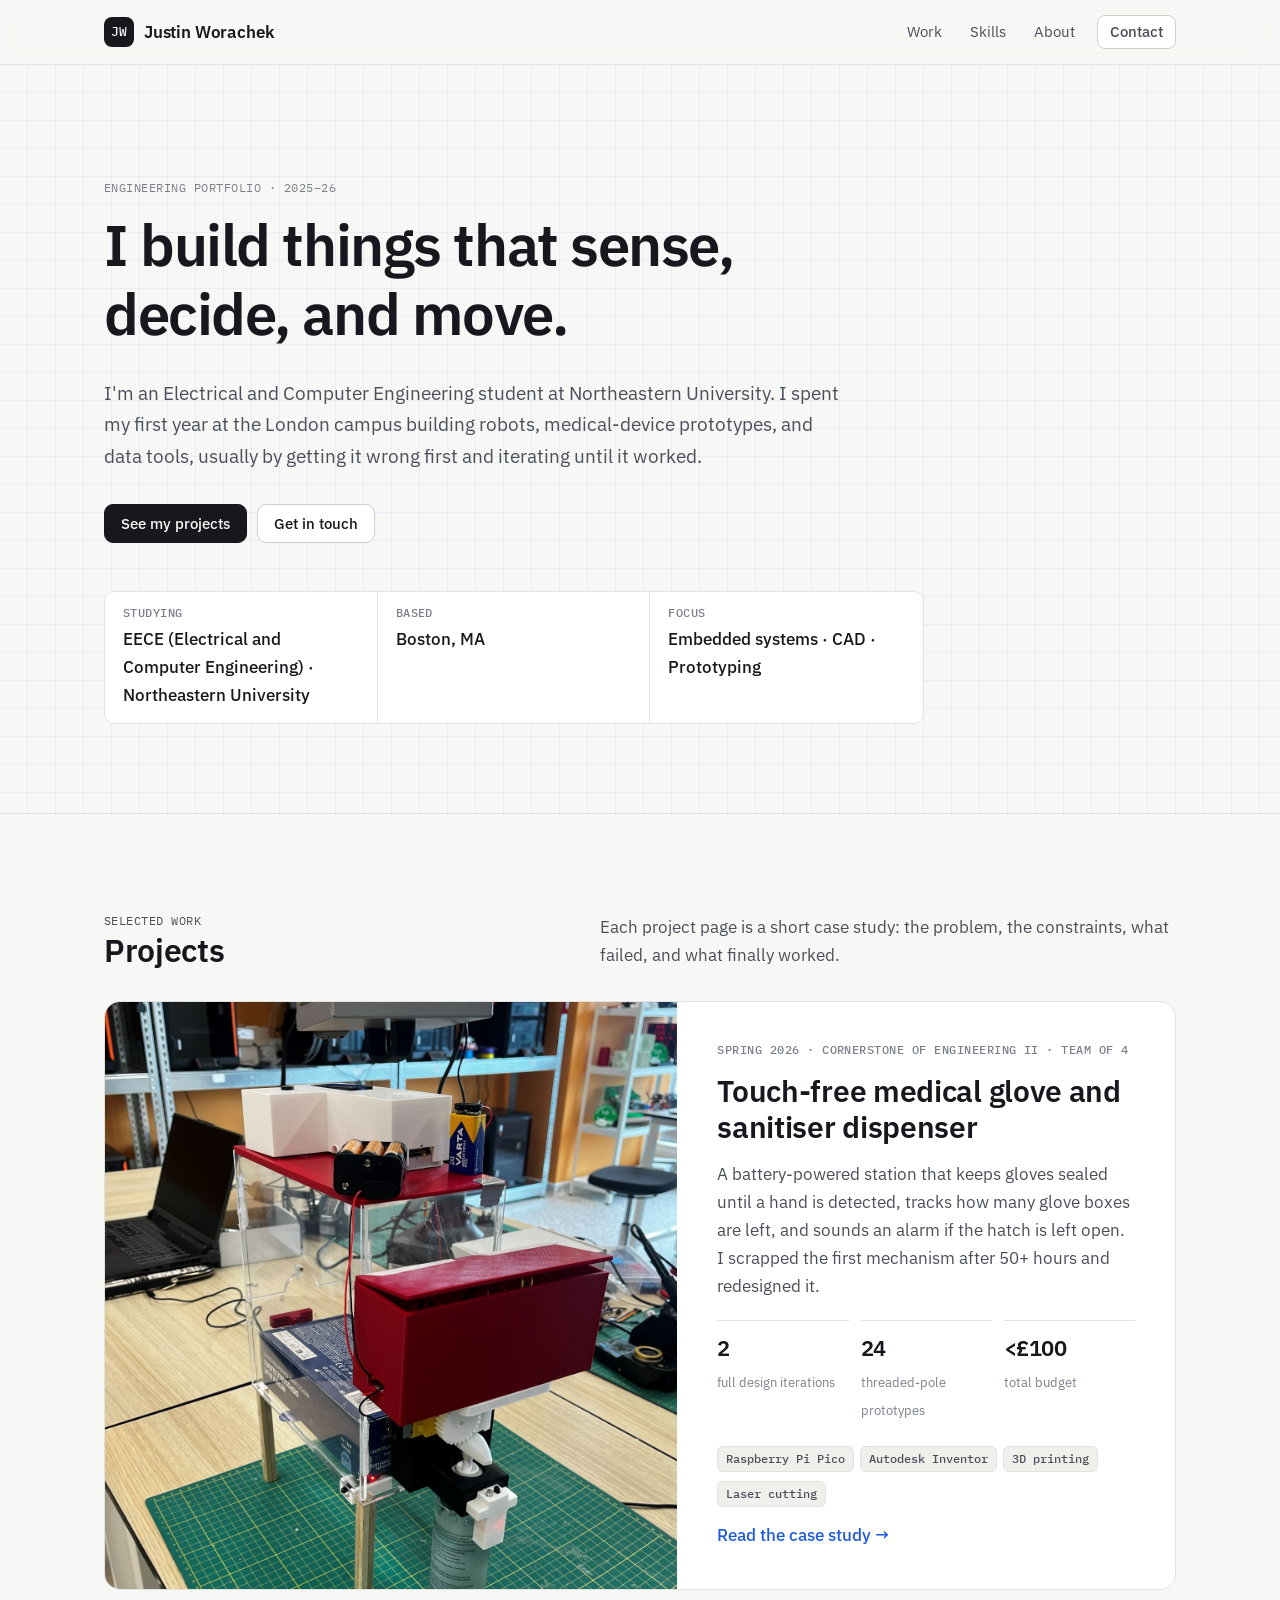
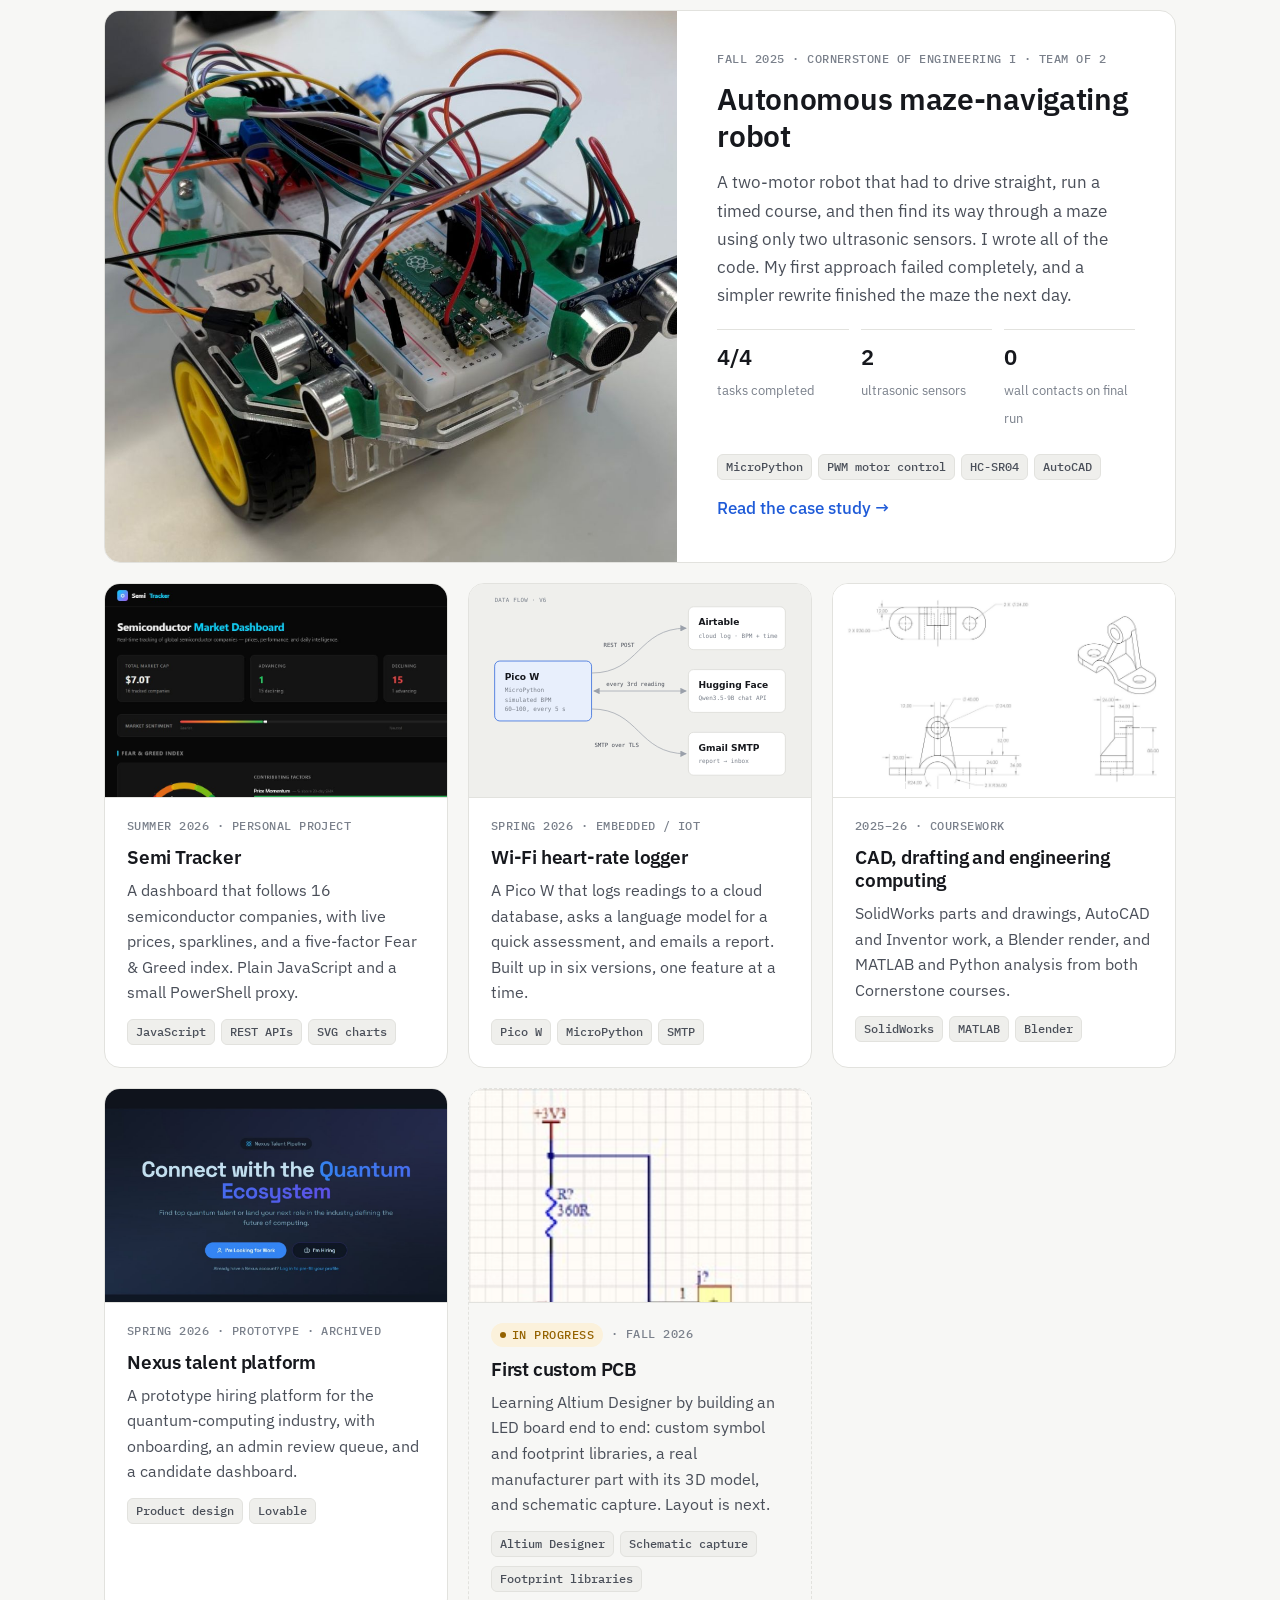
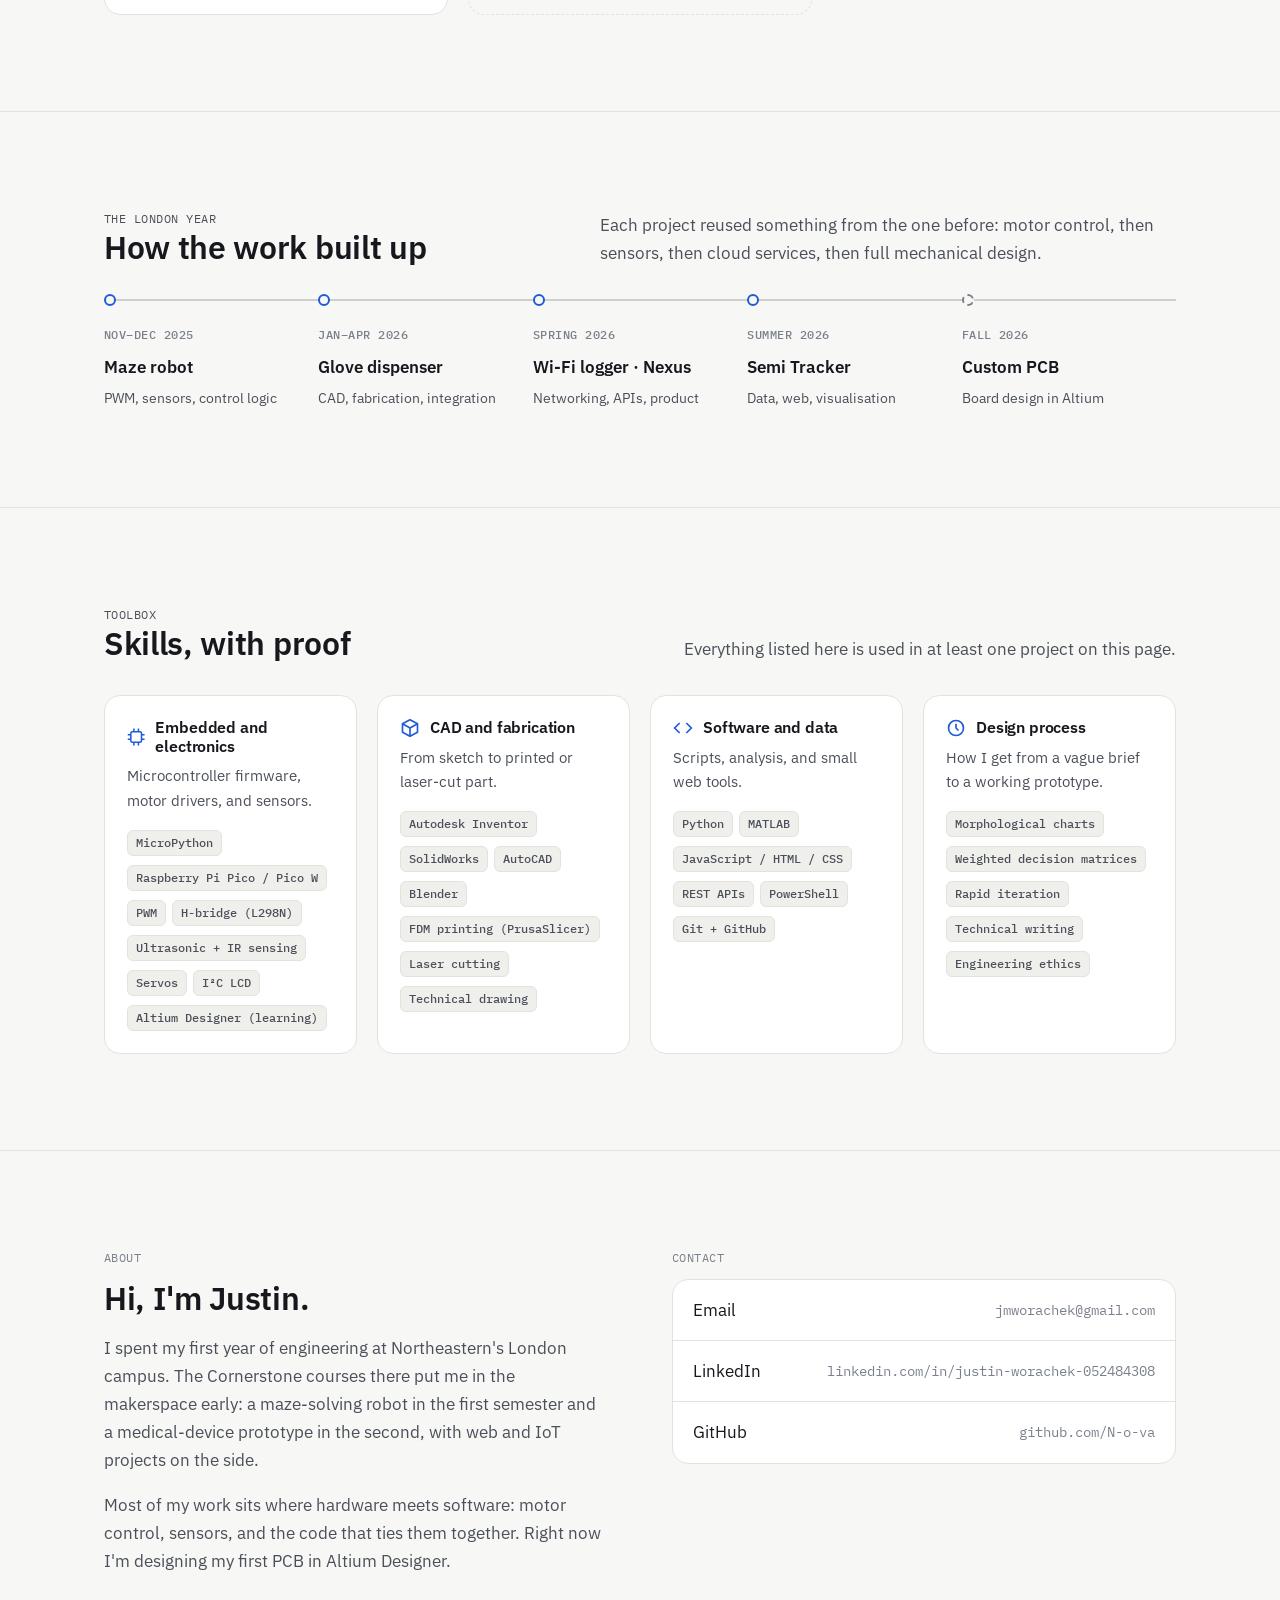
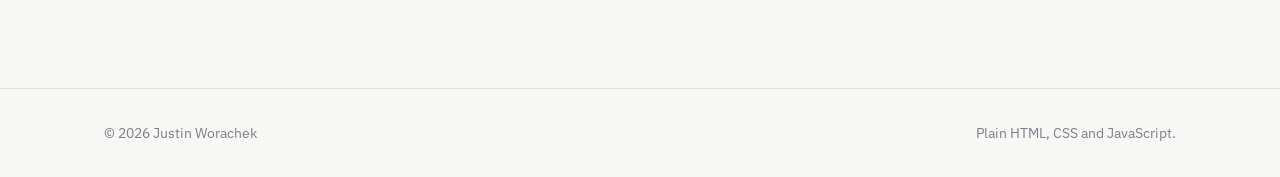
==== commit 363b3541: "Add files via upload" ====
--- a/index.html
+++ b/index.html
@@ -37,15 +37,14 @@
       <div class="container">
         <p class="eyebrow">Engineering portfolio · 2025–26</p>
         <h1>I build things that sense, decide, and move.</h1>
-        <!-- TODO(Justin): confirm major. "Electrical and Computer Engineering" comes from a Sept 2025 class file. -->
         <p class="lede">I'm an Electrical and Computer Engineering student at Northeastern University. I spent my first year at the London campus building robots, medical-device prototypes, and data tools, usually by getting it wrong first and iterating until it worked.</p>
         <div class="hero-actions">
           <a class="btn btn-primary" href="#work">See my projects</a>
           <a class="btn" href="#contact">Get in touch</a>
         </div>
         <dl class="hero-facts">
-          <div><dt>Studying</dt><dd>ECE · Northeastern University</dd></div>
-          <div><dt>Based</dt><dd>London, UK (2025–26)</dd></div>
+          <div><dt>Studying</dt><dd>EECE (Electrical and Computer Engineering) · Northeastern University</dd></div>
+          <div><dt>Based</dt><dd>Boston, MA</dd></div>
           <div><dt>Focus</dt><dd>Embedded systems · CAD · Prototyping</dd></div>
         </dl>
       </div>
@@ -249,10 +248,9 @@
         </div>
         <div id="contact">
           <p class="eyebrow">Contact</p>
-          <!-- TODO(Justin): replace the email, LinkedIn, and resume placeholders below. -->
           <ul class="contact-list">
-            <li><a href="mailto:your.email@example.com">Email <span>your.email@example.com</span></a></li>
-            <li><a href="https://www.linkedin.com/in/your-profile" rel="noopener">LinkedIn <span>linkedin.com/in/your-profile</span></a></li>
+            <li><a href="mailto:jmworachek@gmail.com">Email <span>jmworachek@gmail.com</span></a></li>
+            <li><a href="https://www.linkedin.com/in/justin-worachek-052484308" rel="noopener">LinkedIn <span>linkedin.com/in/justin-worachek-052484308</span></a></li>
             <li><a href="https://github.com/N-o-va" rel="noopener">GitHub <span>github.com/N-o-va</span></a></li>
           </ul>
         </div>
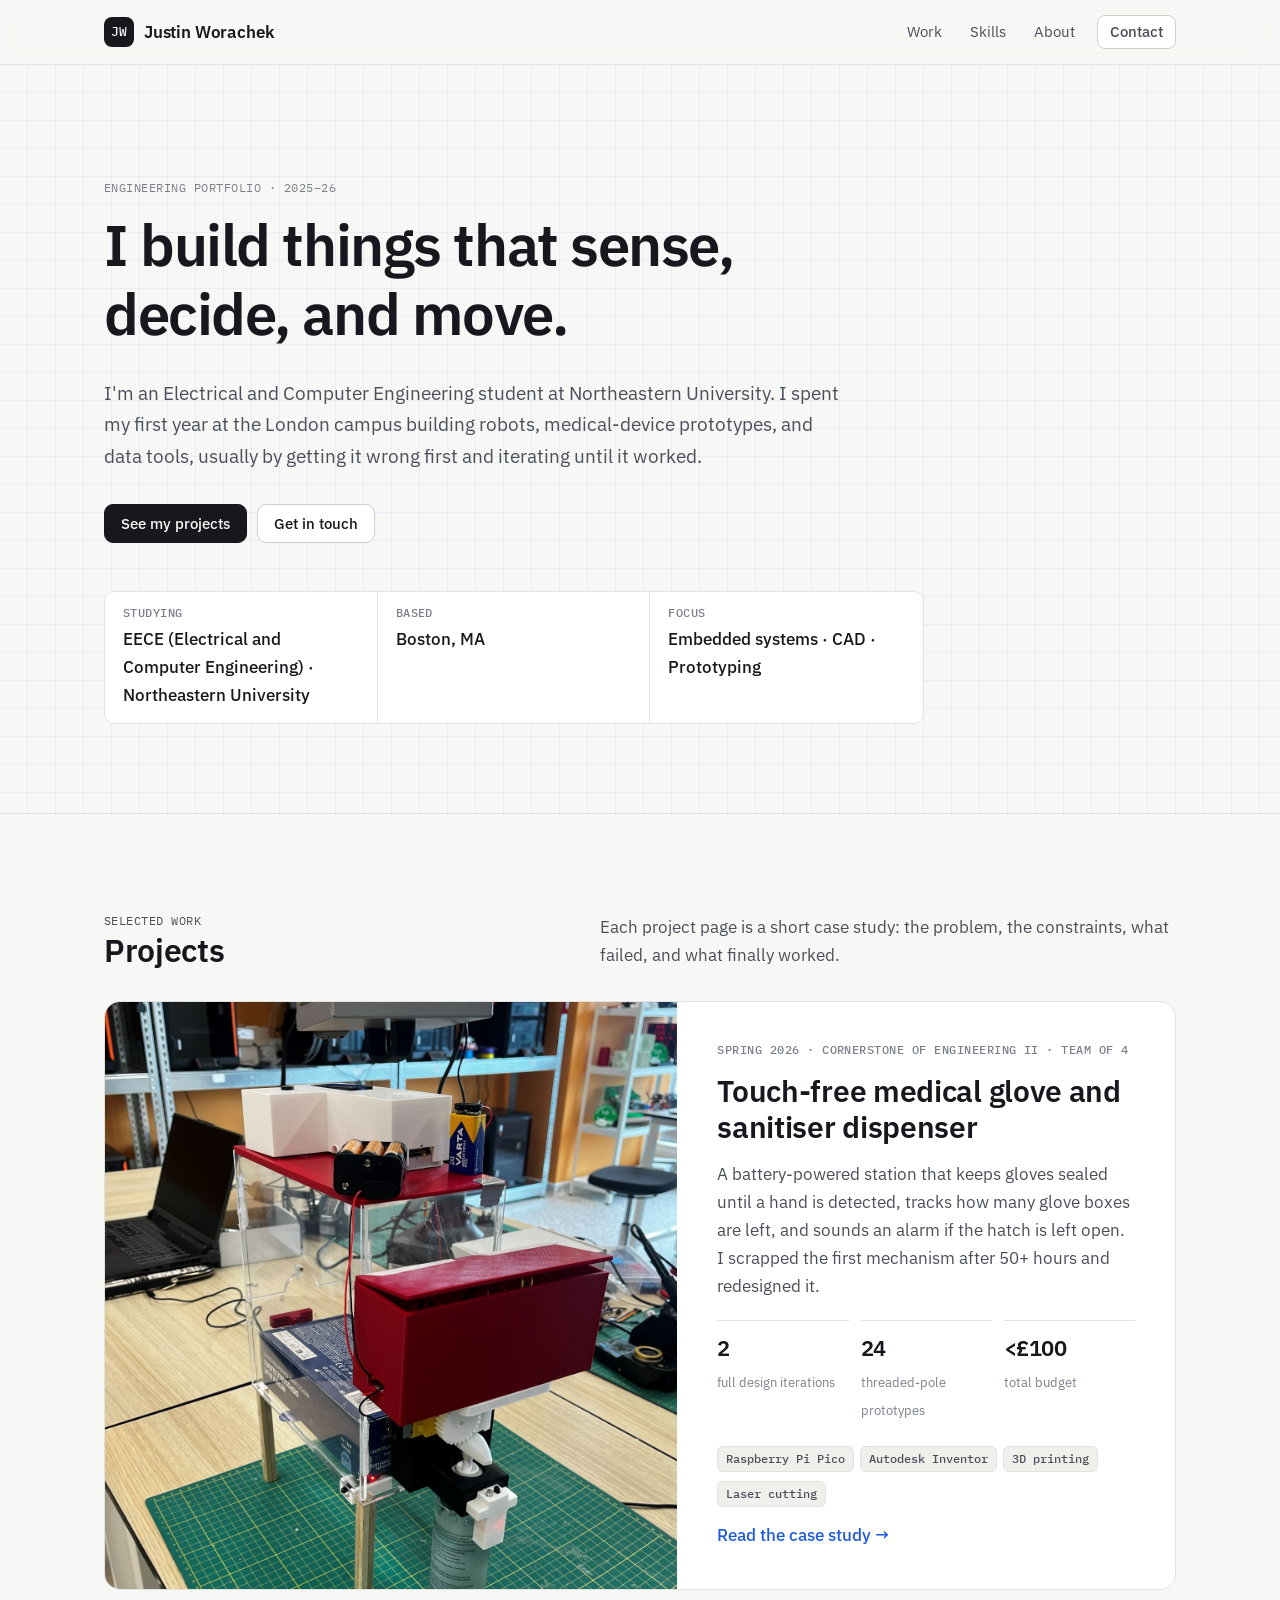
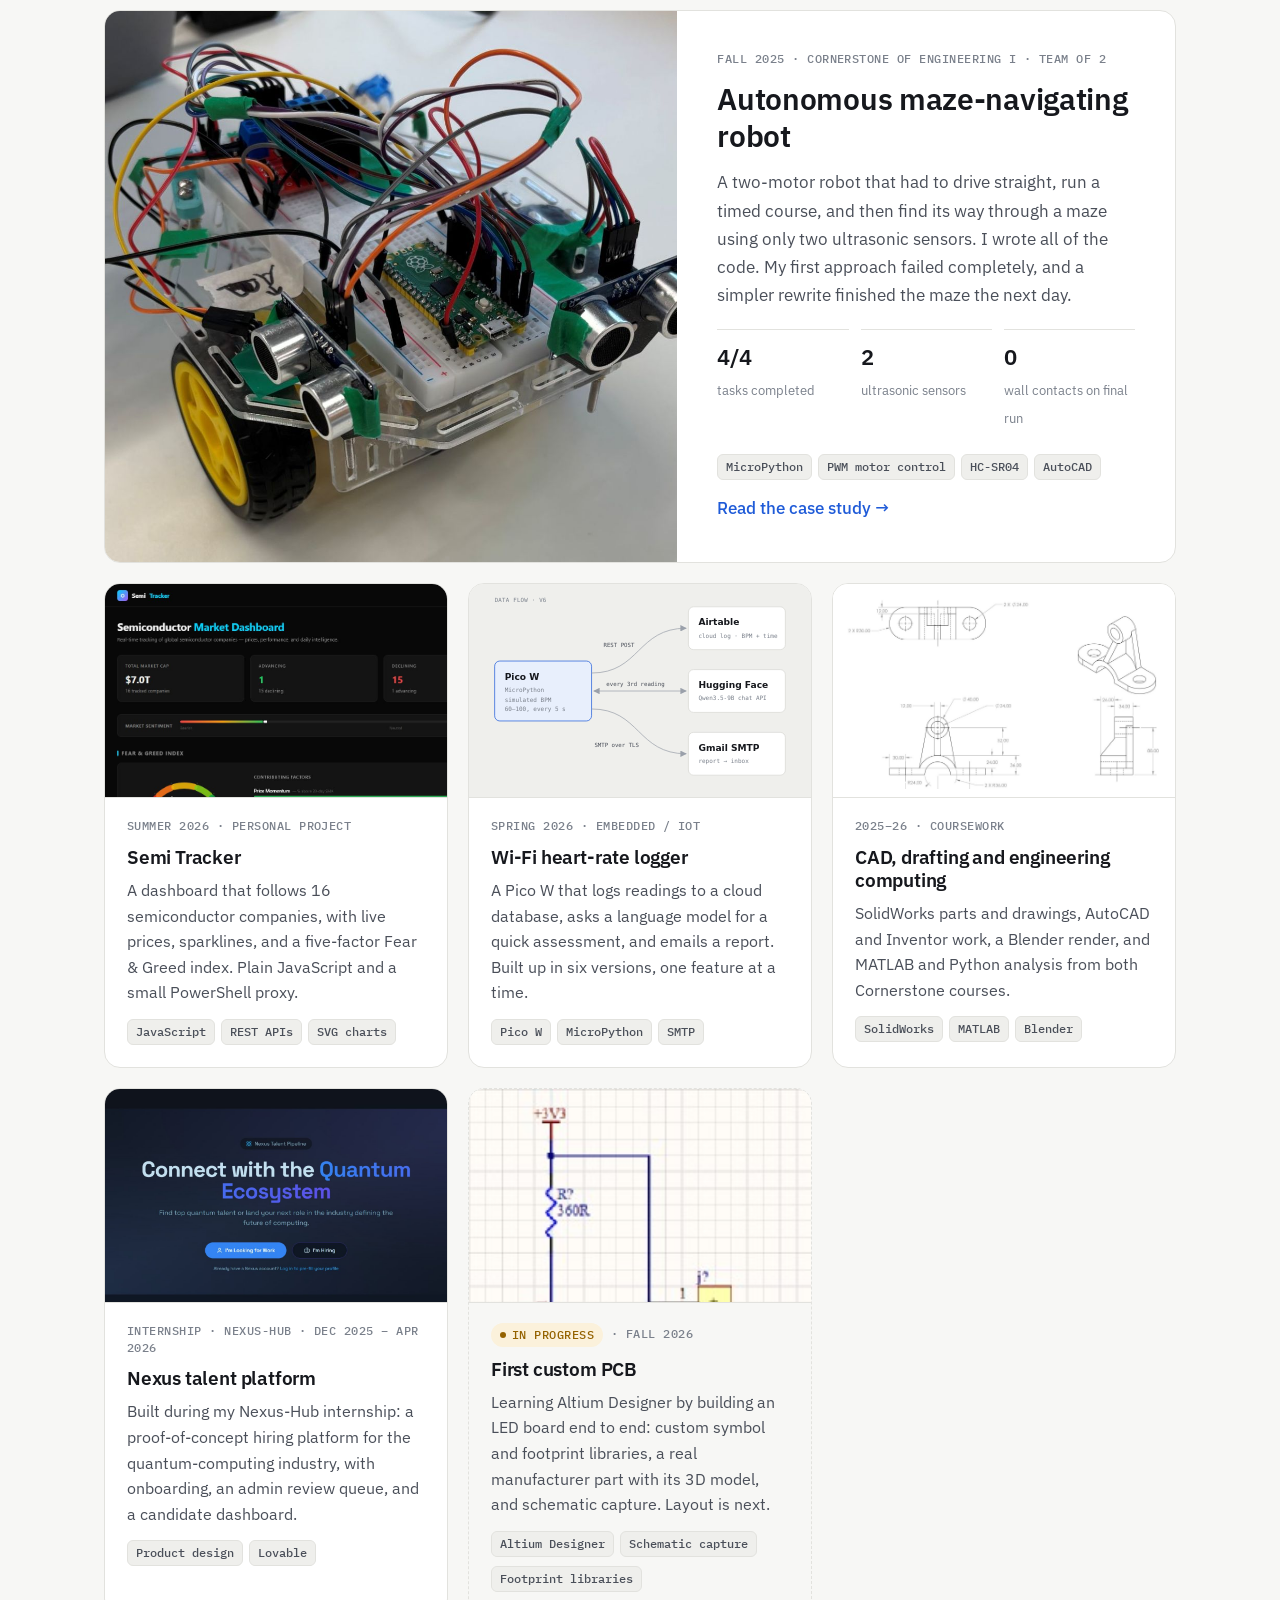
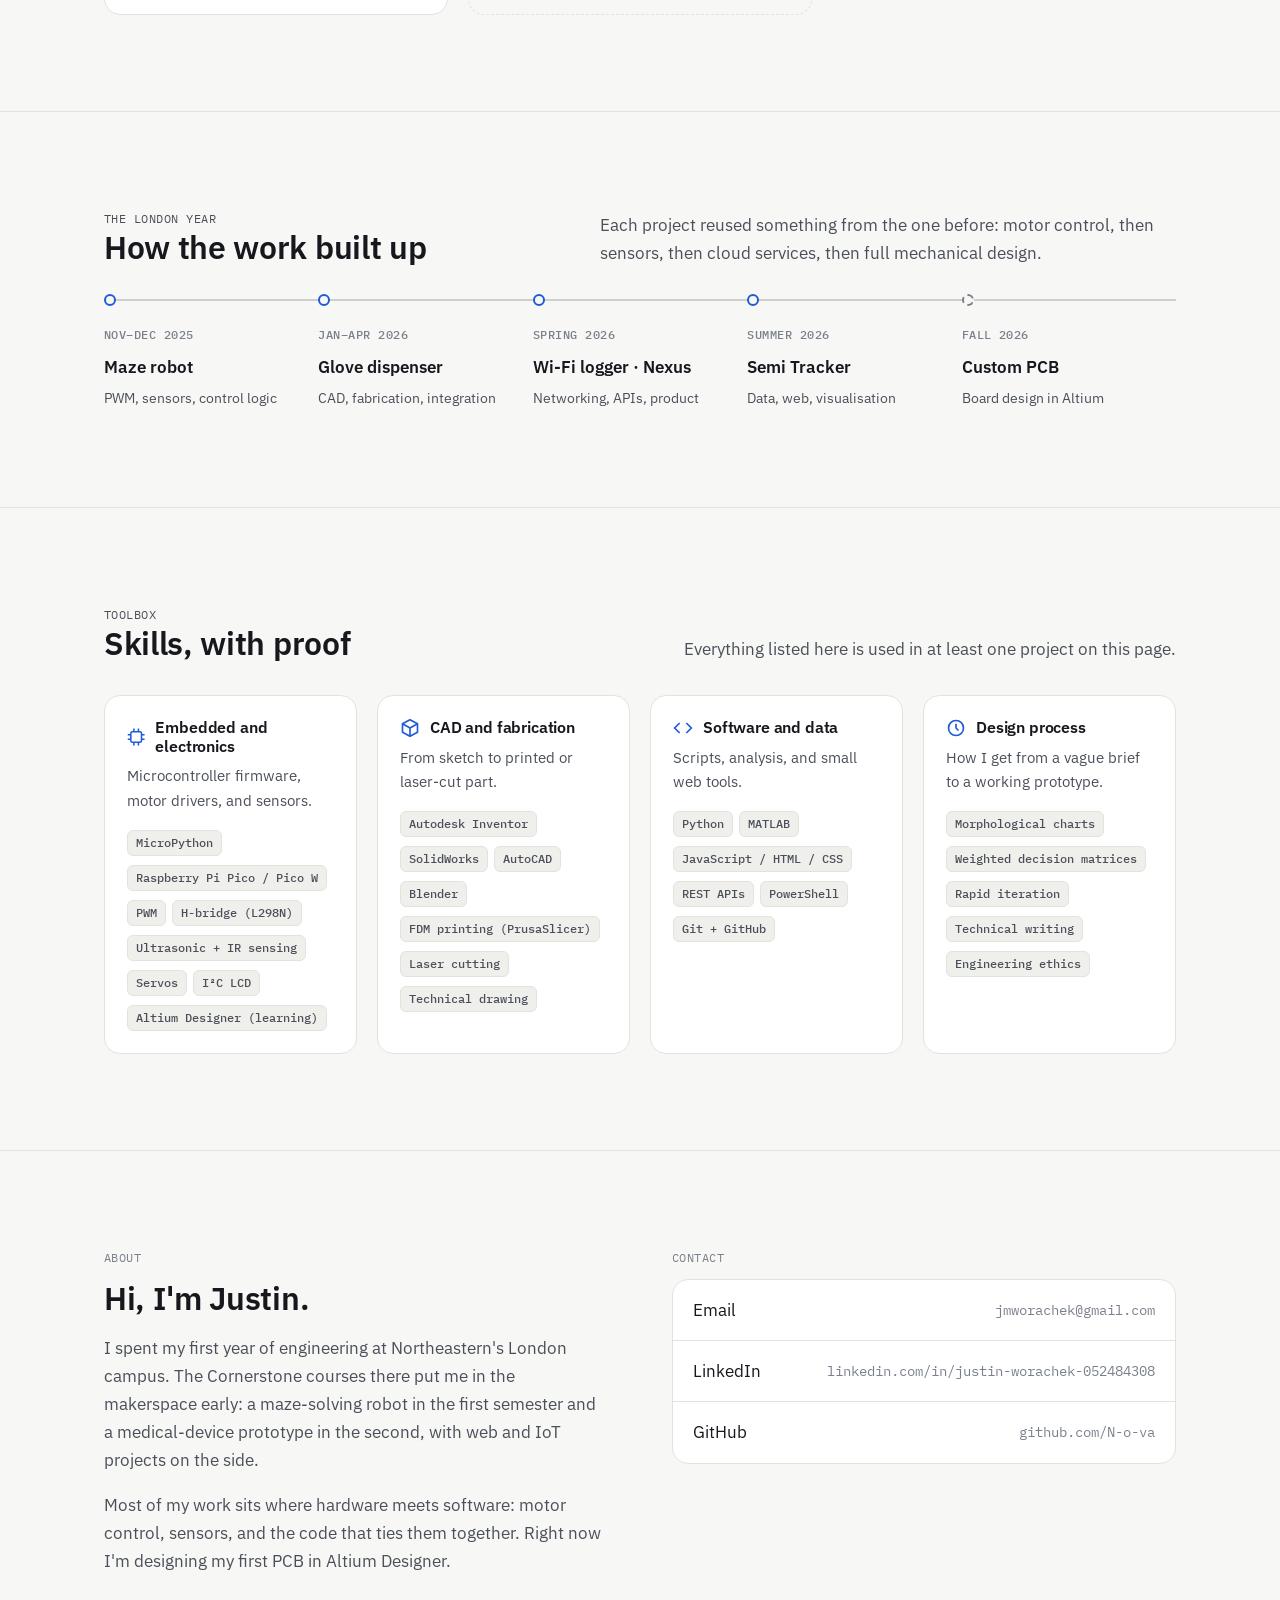
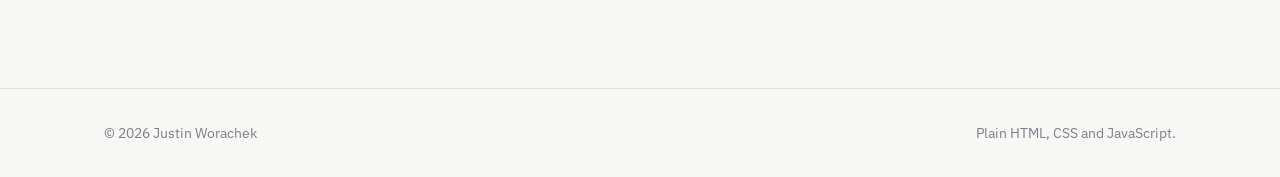
==== commit 990dab59: "Present Nexus as Nexus-Hub internship project Co-Authored-By: Claude Opus 5.5 <noreply@anthropic.com" ====
--- a/index.html
+++ b/index.html
@@ -143,9 +143,9 @@
           <a class="card" href="projects/nexus.html">
             <div class="card-media"><img src="assets/img/nexus/landing.jpg" alt="Nexus landing page reading Connect with the Quantum Ecosystem" loading="lazy"></div>
             <div class="card-body">
-              <p class="card-meta">Spring 2026 · Prototype · Archived</p>
+              <p class="card-meta">Internship · Nexus-Hub · Dec 2025 – Apr 2026</p>
               <h3>Nexus talent platform</h3>
-              <p>A prototype hiring platform for the quantum-computing industry, with onboarding, an admin review queue, and a candidate dashboard.</p>
+              <p>Built during my Nexus-Hub internship: a proof-of-concept hiring platform for the quantum-computing industry, with onboarding, an admin review queue, and a candidate dashboard.</p>
               <ul class="chips"><li><span class="chip">Product design</span></li><li><span class="chip">Lovable</span></li></ul>
             </div>
           </a>
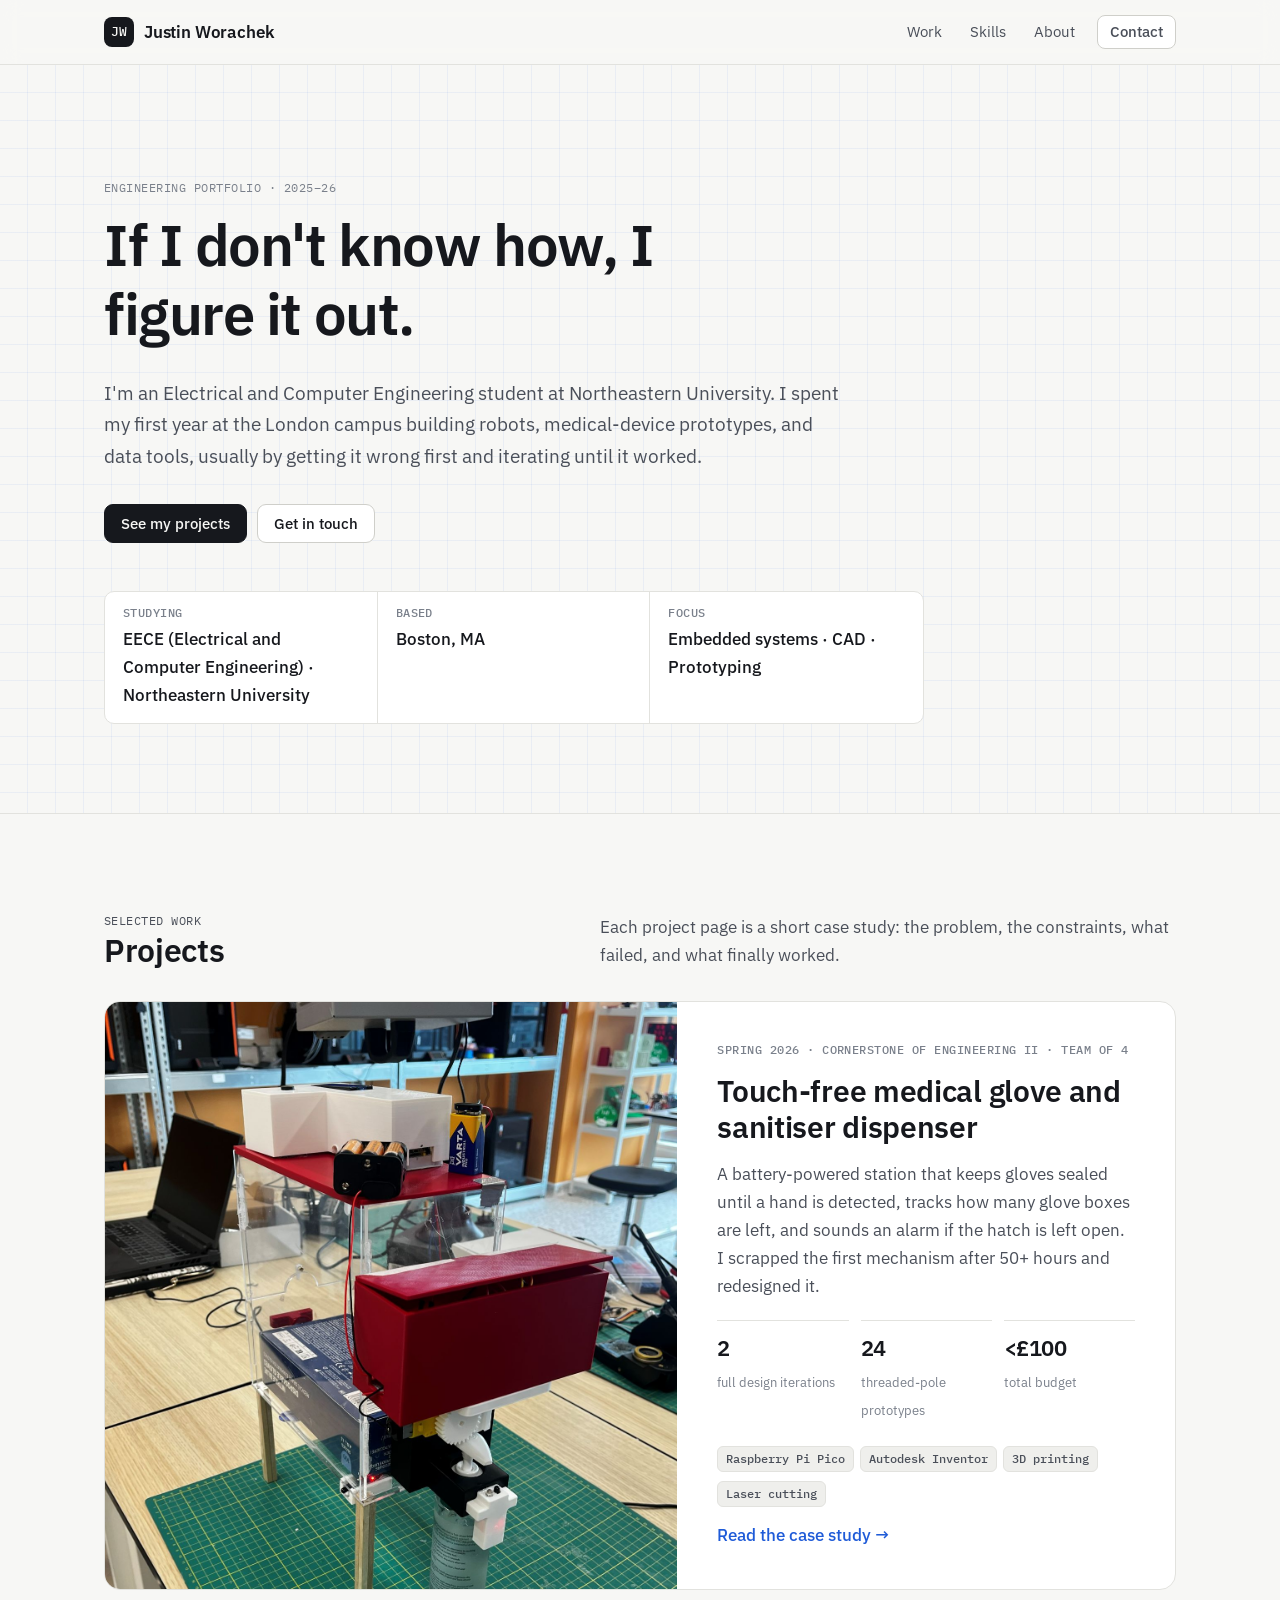
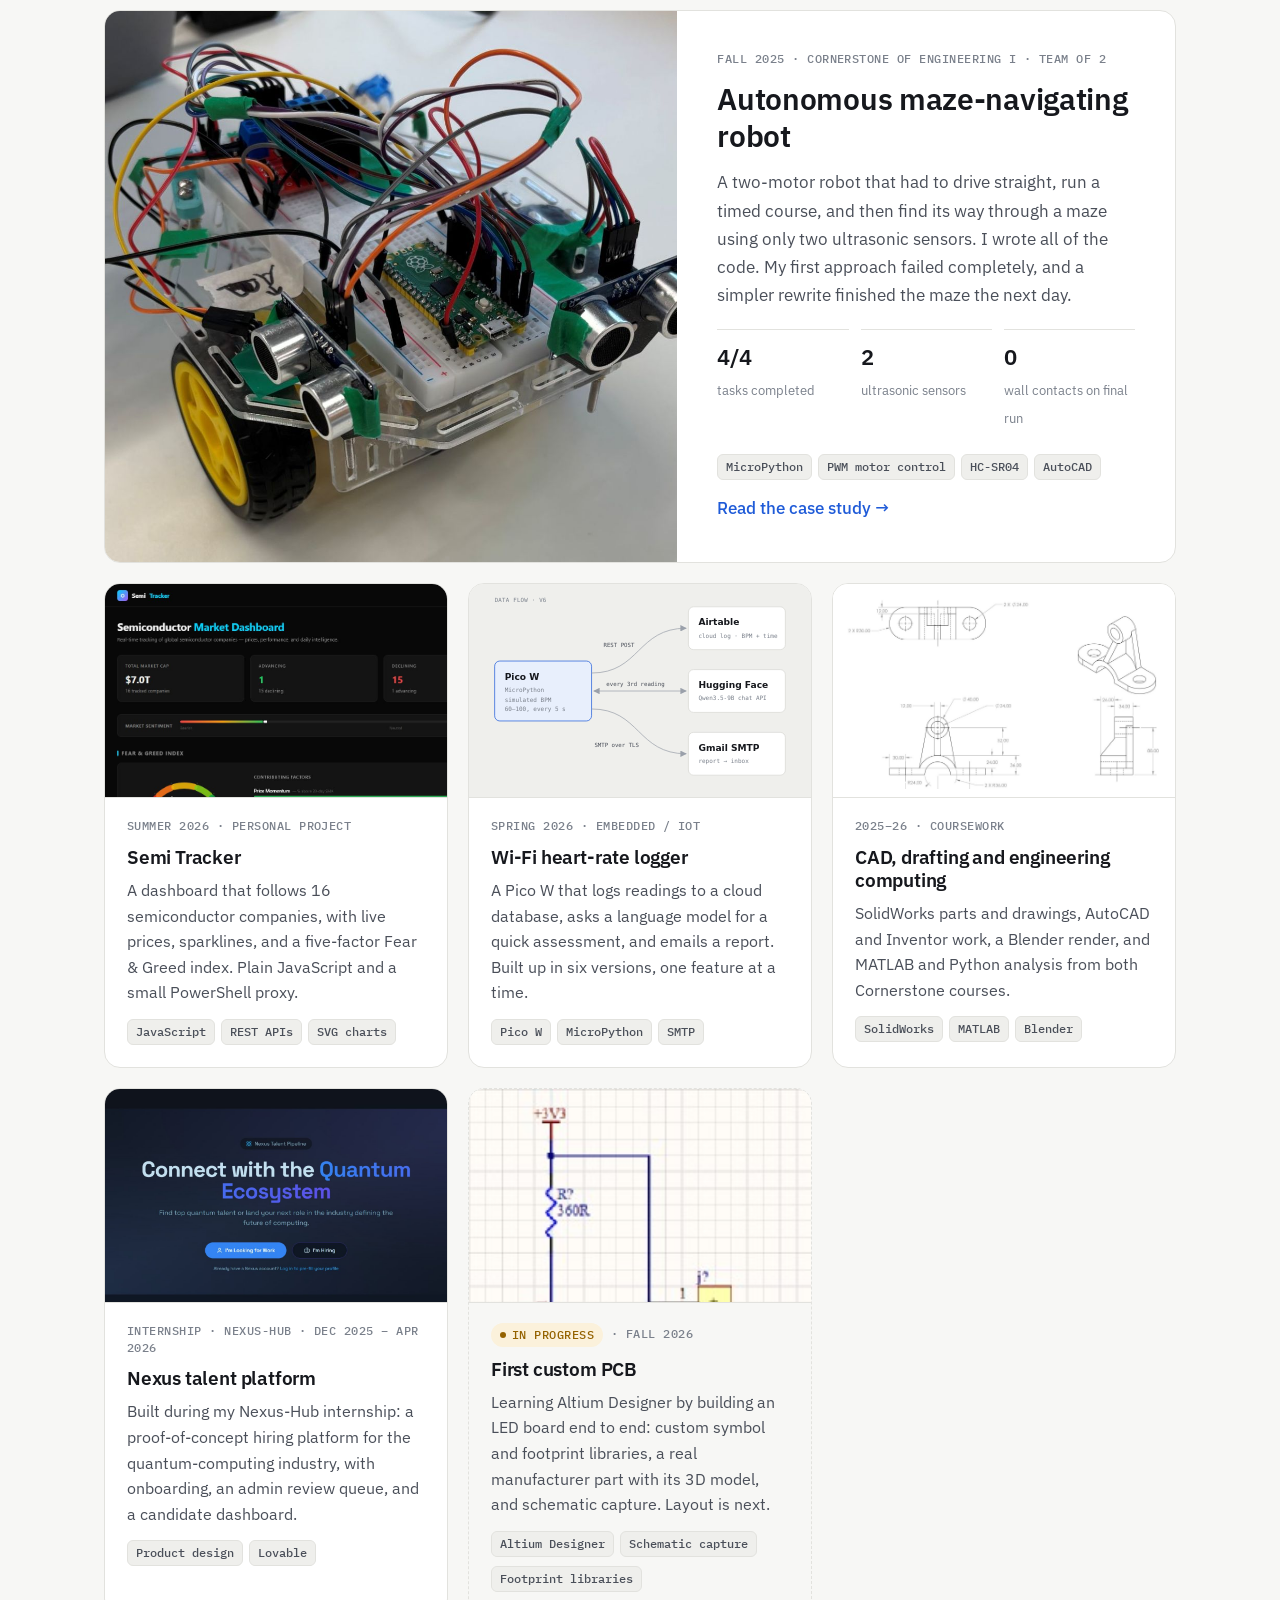
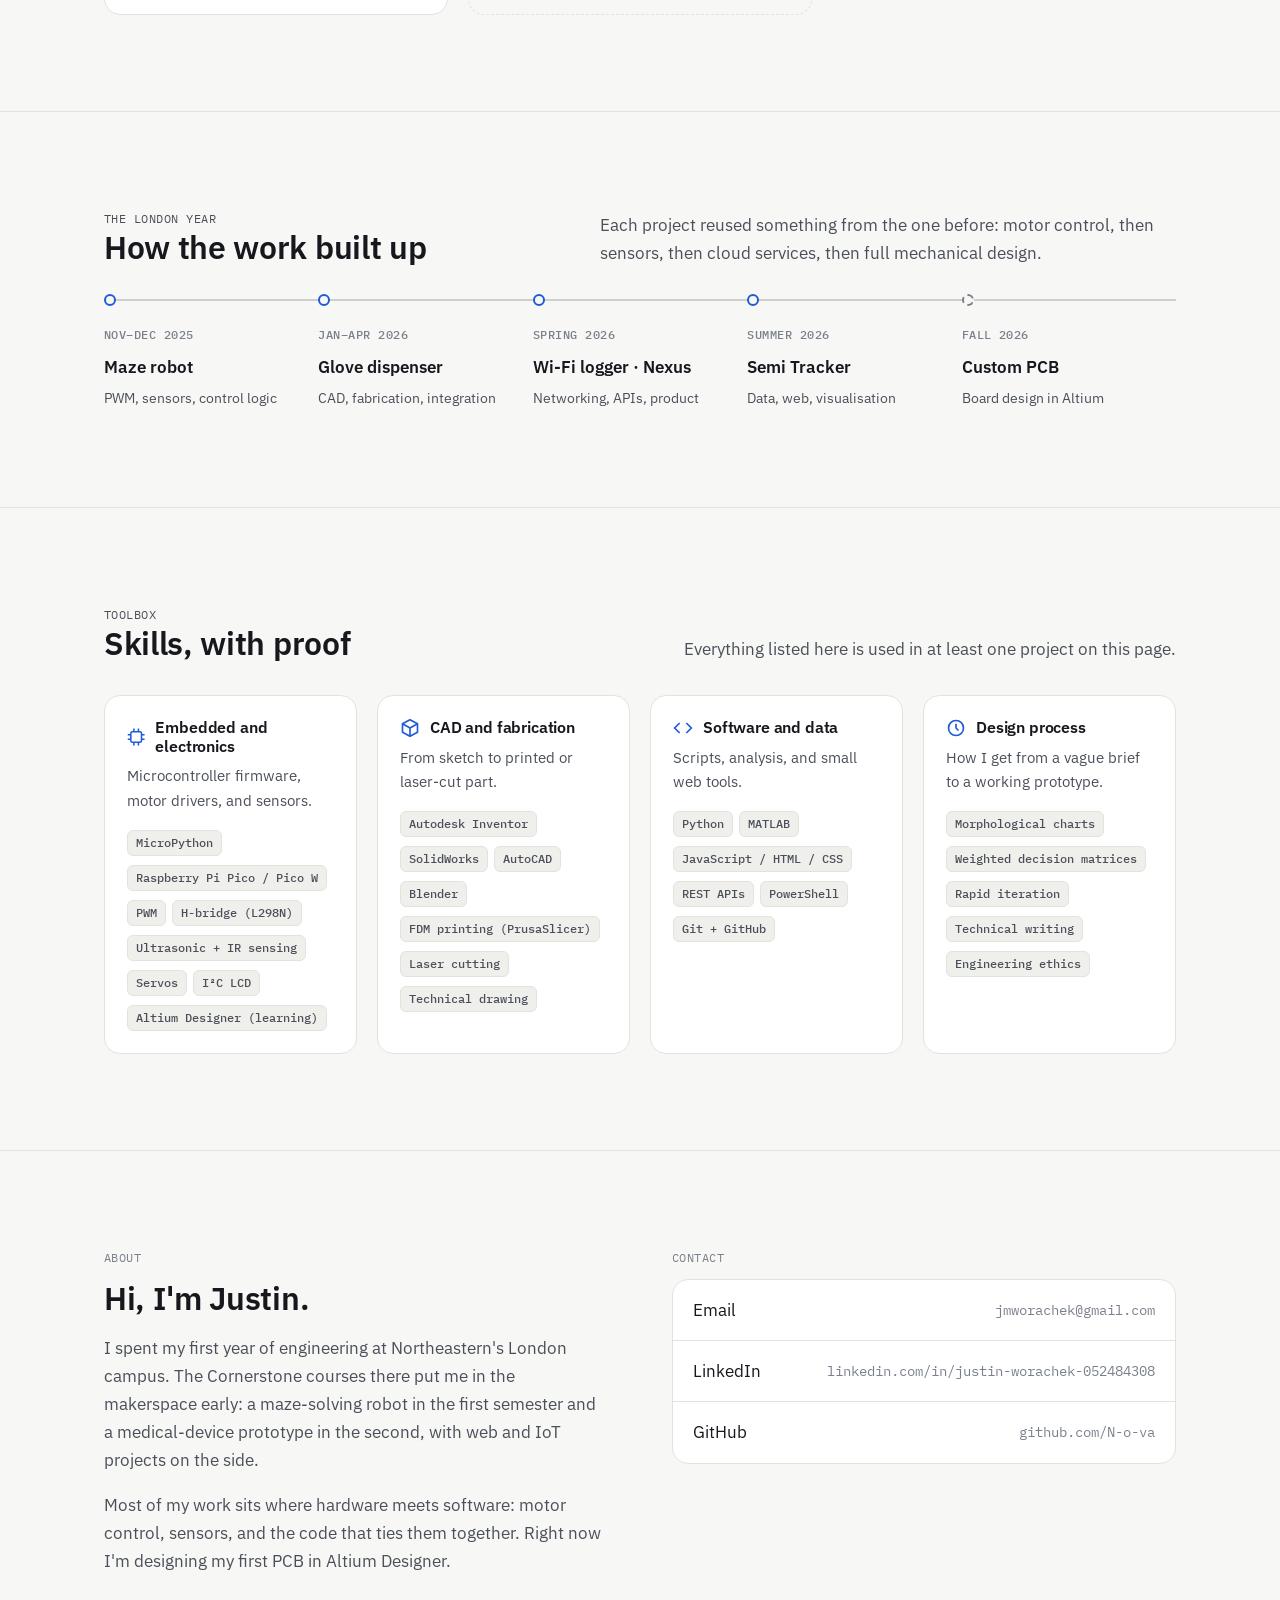
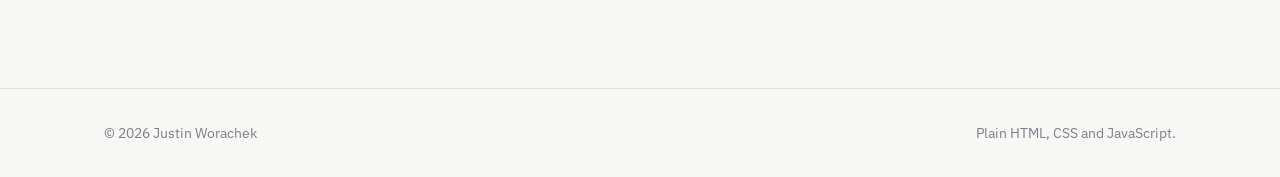
==== commit dd825b50: "Change homepage headline to "If I don't know how, I figure it out." Co-Authored-By: Claude Opus 5.5 " ====
--- a/index.html
+++ b/index.html
@@ -36,7 +36,7 @@
     <section class="hero">
       <div class="container">
         <p class="eyebrow">Engineering portfolio · 2025–26</p>
-        <h1>I build things that sense, decide, and move.</h1>
+        <h1>If I don't know how, I figure it out.</h1>
         <p class="lede">I'm an Electrical and Computer Engineering student at Northeastern University. I spent my first year at the London campus building robots, medical-device prototypes, and data tools, usually by getting it wrong first and iterating until it worked.</p>
         <div class="hero-actions">
           <a class="btn btn-primary" href="#work">See my projects</a>
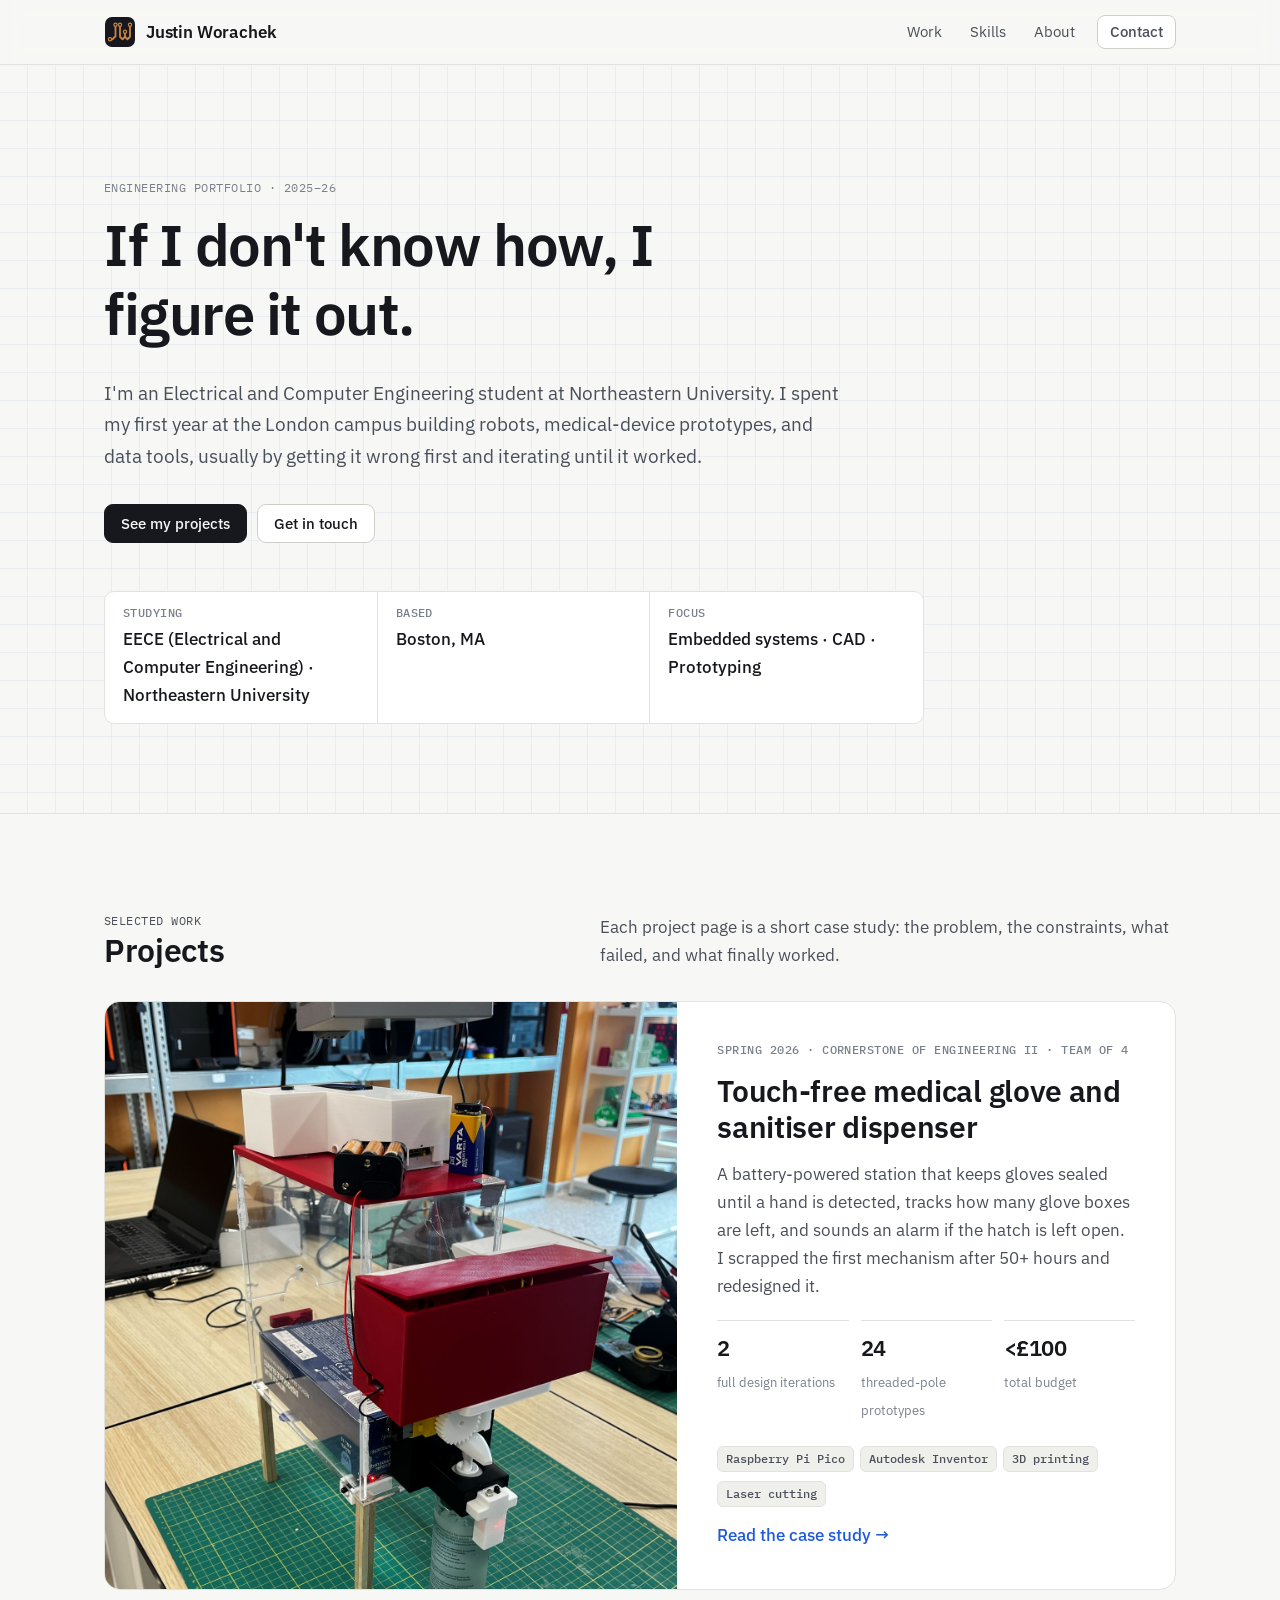
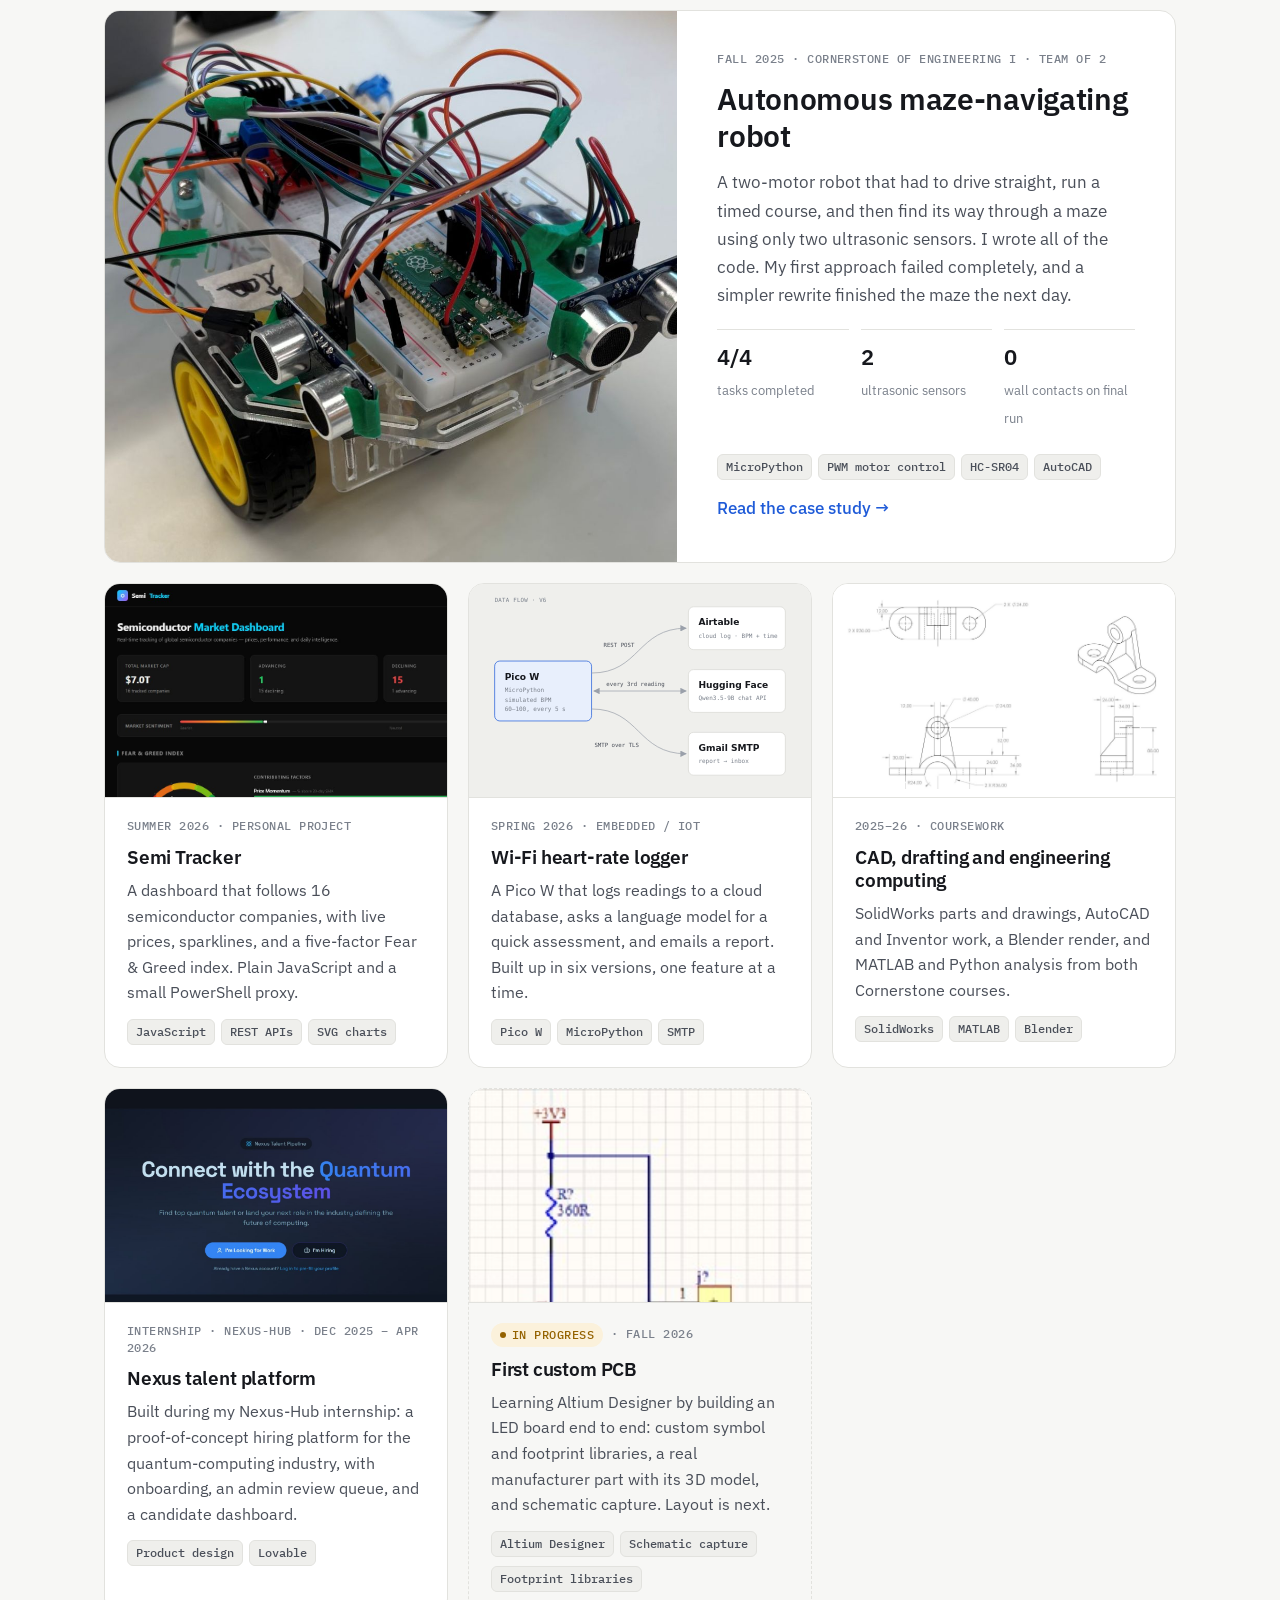
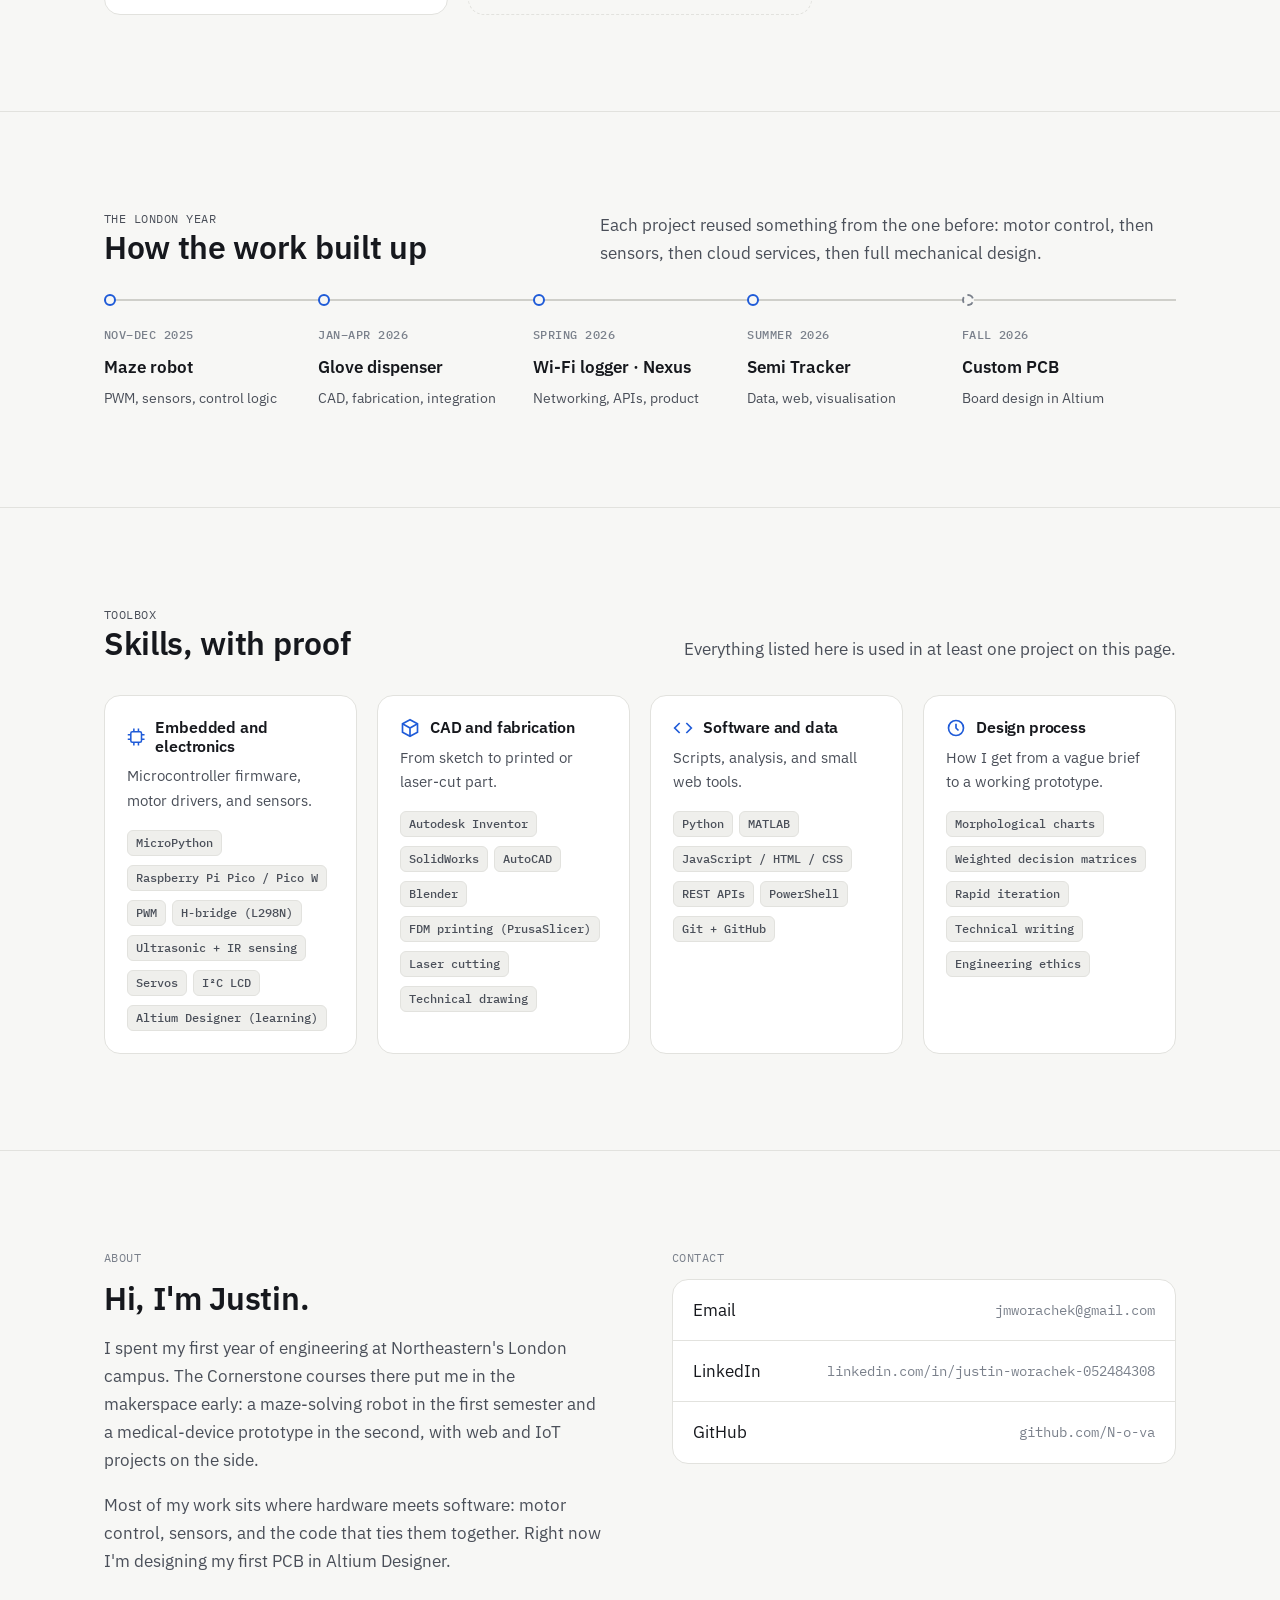
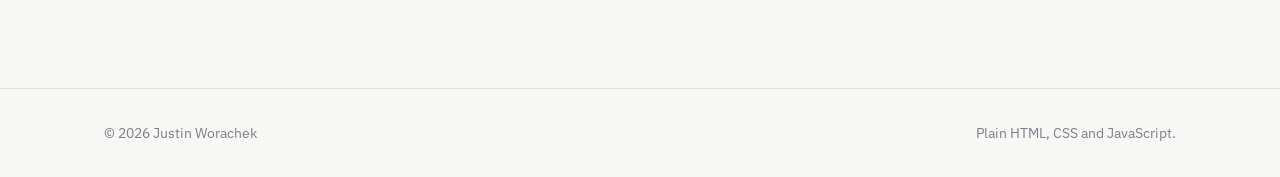
==== commit a5ac7174: "Add PCB-trace JW logo and centre-logo opening animation Copper-trace monogram replaces the text logo" ====
--- a/index.html
+++ b/index.html
@@ -12,13 +12,27 @@
   <link rel="preconnect" href="https://fonts.gstatic.com" crossorigin>
   <link href="https://fonts.googleapis.com/css2?family=IBM+Plex+Mono:wght@400;500&family=IBM+Plex+Sans:wght@400;500;600&display=swap" rel="stylesheet">
   <link rel="stylesheet" href="assets/css/style.css">
-</head>
+  <link rel="stylesheet" href="assets/css/intro-center.css">
+  <script>(function(){var d=document.documentElement,rm=window.matchMedia&&matchMedia("(prefers-reduced-motion: reduce)").matches,seen=false;try{seen=sessionStorage.getItem("jw-intro")==="1"}catch(e){}if(rm||seen||location.hash)return;d.classList.add("intro-c");setTimeout(function(){d.classList.remove("intro-c")},4500)})();</script></head>
 <body>
   <a class="sr-only" href="#work">Skip to projects</a>
 
   <header class="site-header">
     <div class="container">
-      <a class="brand" href="index.html"><span class="brand-mark">JW</span>Justin Worachek</a>
+      <a class="brand" href="index.html"><span class="brand-mark brand-logo" aria-hidden="true"><svg xmlns="http://www.w3.org/2000/svg" viewBox="0 0 64 64">
+  <rect x="2" y="2" width="60" height="60" rx="14" fill="#16181d"/>
+  <g transform="translate(-1 2.5)">
+    <g fill="none" stroke="#c98545" stroke-width="3.6" stroke-linecap="round" stroke-linejoin="round">
+      <path d="M24 15 V38 L18 44 H13"/>
+      <path d="M33 15 V39 L38 44 L43 39 V29"/>
+      <path d="M43 39 L48 44 L53 39 V15"/>
+    </g>
+    <g fill="#16181d" stroke="#c98545" stroke-width="2.4">
+      <circle cx="24" cy="15" r="3.2"/><circle cx="13" cy="44" r="3.2"/>
+      <circle cx="33" cy="15" r="3.2"/><circle cx="53" cy="15" r="3.2"/><circle cx="43" cy="29" r="3.2"/>
+    </g>
+  </g>
+</svg></span>Justin Worachek</a>
       <button class="nav-toggle" aria-label="Open menu" aria-expanded="false" aria-controls="site-nav">
         <svg width="20" height="20" viewBox="0 0 24 24" fill="none" stroke="currentColor" stroke-width="2" stroke-linecap="round" aria-hidden="true"><path d="M4 7h16M4 12h16M4 17h16"/></svg>
       </button>
@@ -265,6 +279,7 @@
     </div>
   </footer>
 
+  <script src="assets/js/intro-center.js"></script>
   <script src="assets/js/main.js"></script>
 </body>
 </html>
--- a/assets/css/style.css
+++ b/assets/css/style.css
@@ -130,6 +130,8 @@
   background: var(--text); color: var(--bg);
   font-family: var(--font-mono); font-size: 0.8rem; font-weight: 500;
 }
+.brand-mark.brand-logo { background: none; width: 32px; height: 32px; border-radius: 0; }
+.brand-mark.brand-logo svg { width: 32px; height: 32px; display: block; }
 .nav { display: flex; gap: 4px; align-items: center; }
 .nav a {
   color: var(--text-2); text-decoration: none; font-size: 0.95rem;
--- a/assets/css/intro-center.css
+++ b/assets/css/intro-center.css
@@ -0,0 +1,39 @@
+/* ==========================================================================
+   Opening animation: logo in the centre, traces branch out from it, then the
+   logo glides into the header and the page appears.
+   ========================================================================== */
+
+:root { --copper: #b8692e; --copper-hot: #f0a560; }
+@media (prefers-color-scheme: dark) {
+  :root:not([data-theme="light"]) { --copper: #c98545; --copper-hot: #ffc98a; }
+}
+:root[data-theme="dark"] { --copper: #c98545; --copper-hot: #ffc98a; }
+
+/* Hold the hero and the header logo until the intro hands over */
+.intro-c .hero .container > * { opacity: 0; }
+.intro-c .brand-mark { visibility: hidden; }
+
+.intro-c-reveal .hero .container > * { animation: introc-in 0.55s cubic-bezier(0.2, 0.7, 0.2, 1) both; }
+.intro-c-reveal .hero .container > *:nth-child(2) { animation-delay: 0.06s; }
+.intro-c-reveal .hero .container > *:nth-child(3) { animation-delay: 0.12s; }
+.intro-c-reveal .hero .container > *:nth-child(4) { animation-delay: 0.18s; }
+.intro-c-reveal .hero .container > *:nth-child(5) { animation-delay: 0.24s; }
+@keyframes introc-in { from { opacity: 0; transform: translateY(8px); } to { opacity: 1; transform: none; } }
+
+.introc-overlay { position: fixed; inset: 0; z-index: 200; }
+.introc-overlay svg.stems { position: absolute; inset: 0; width: 100%; height: 100%; overflow: visible; }
+.introc-overlay .trace { fill: none; stroke: var(--copper); stroke-width: 2; stroke-linecap: round; stroke-linejoin: round; }
+.introc-overlay .via { fill: var(--bg); stroke: var(--copper); stroke-width: 2; }
+.introc-overlay .pulse {
+  fill: none; stroke: var(--copper-hot); stroke-width: 3; stroke-linecap: round; stroke-linejoin: round;
+  filter: drop-shadow(0 0 4px var(--copper-hot));
+}
+.introc-overlay .via { transform-box: fill-box; transform-origin: center; }
+.introc-logo { position: absolute; transform-origin: 0 0; will-change: transform; }
+.introc-logo svg { display: block; width: 100%; height: 100%; }
+
+@media (prefers-reduced-motion: reduce) {
+  .intro-c .hero .container > * { opacity: 1; }
+  .intro-c .brand-mark { visibility: visible; }
+  .introc-overlay { display: none; }
+}
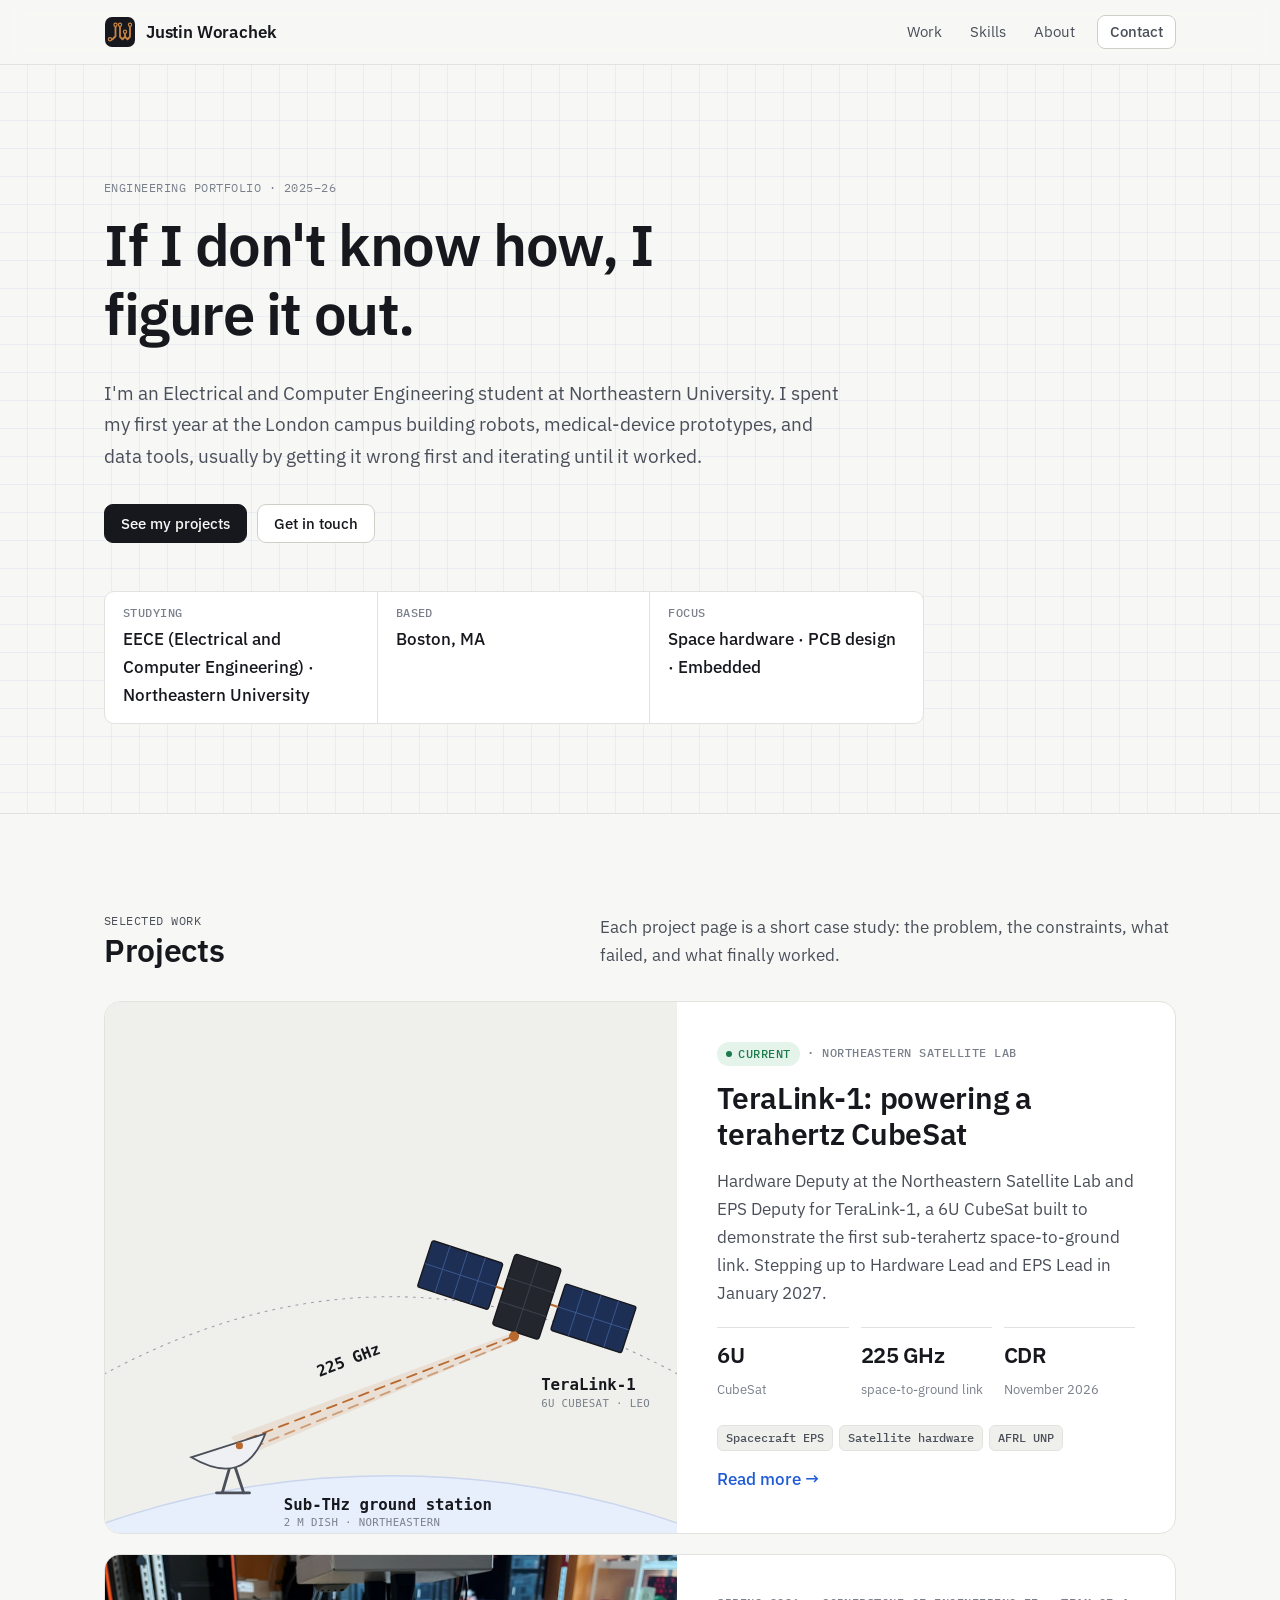
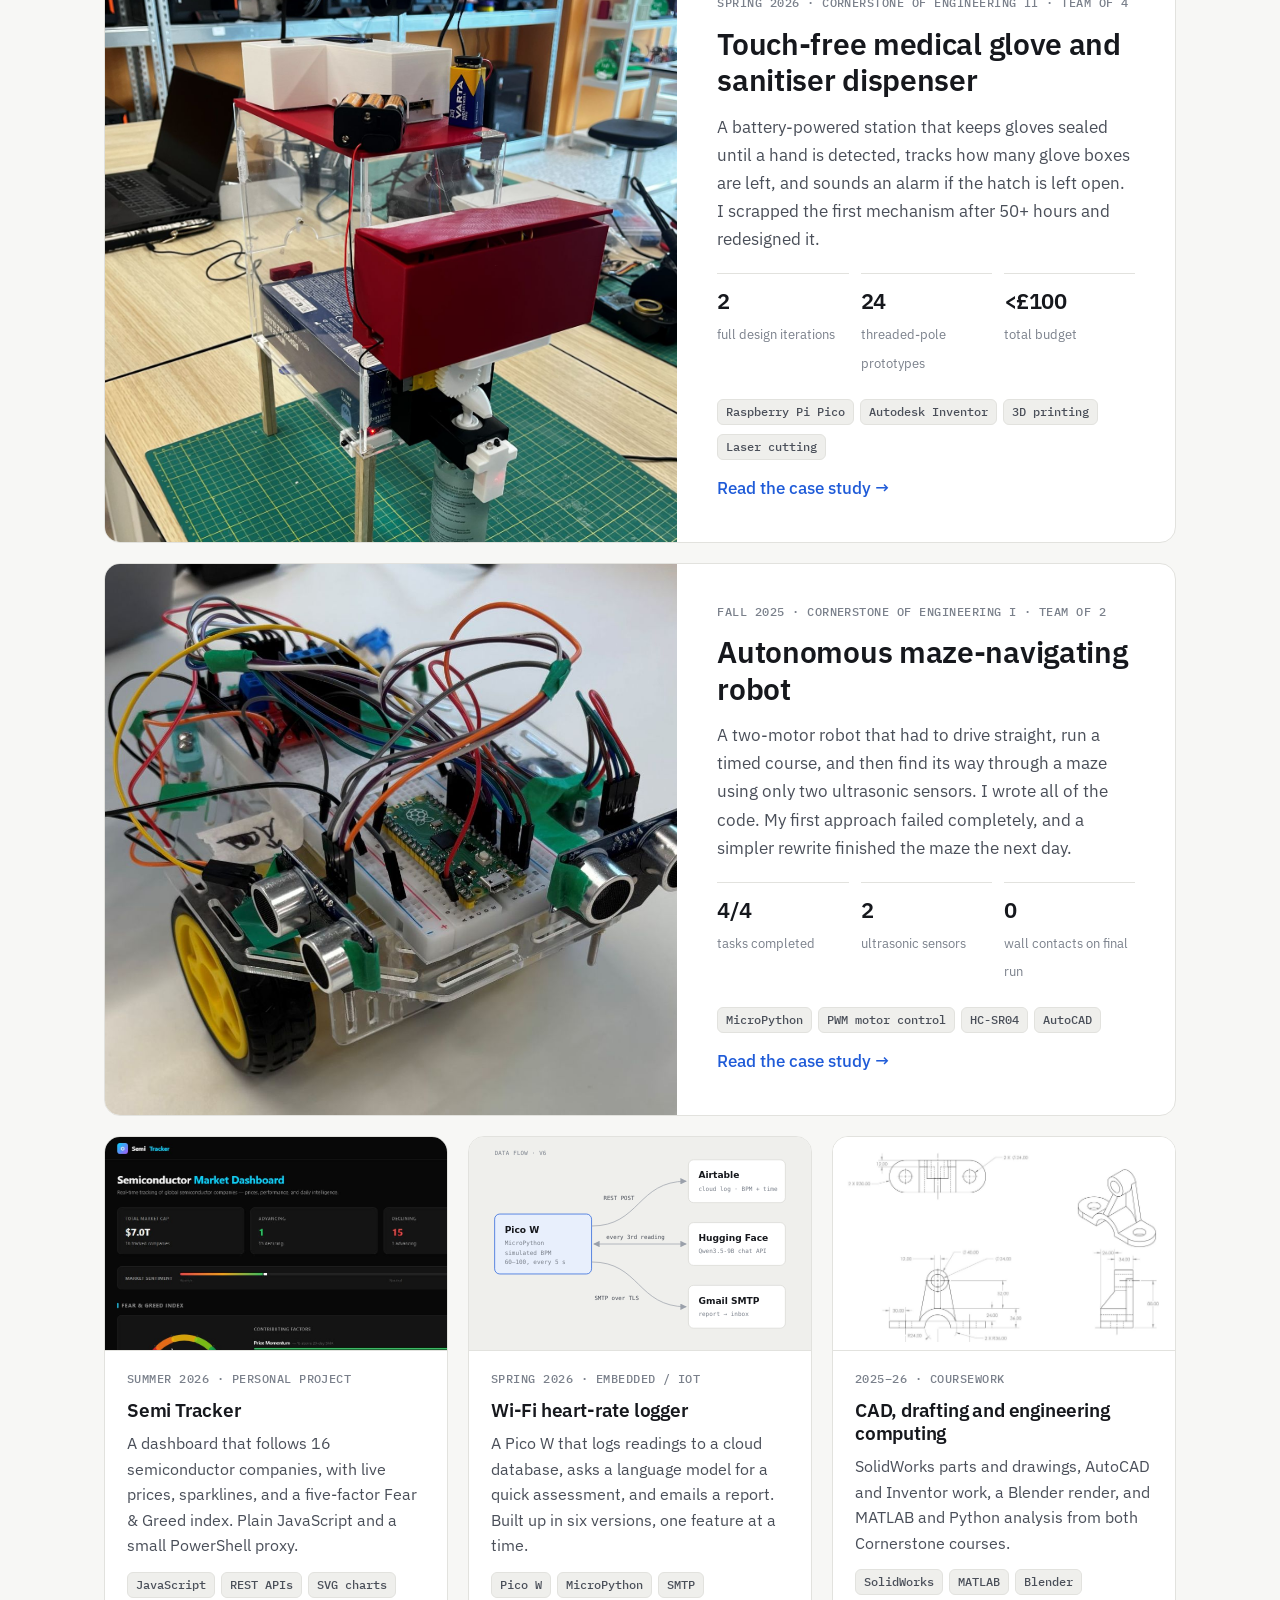
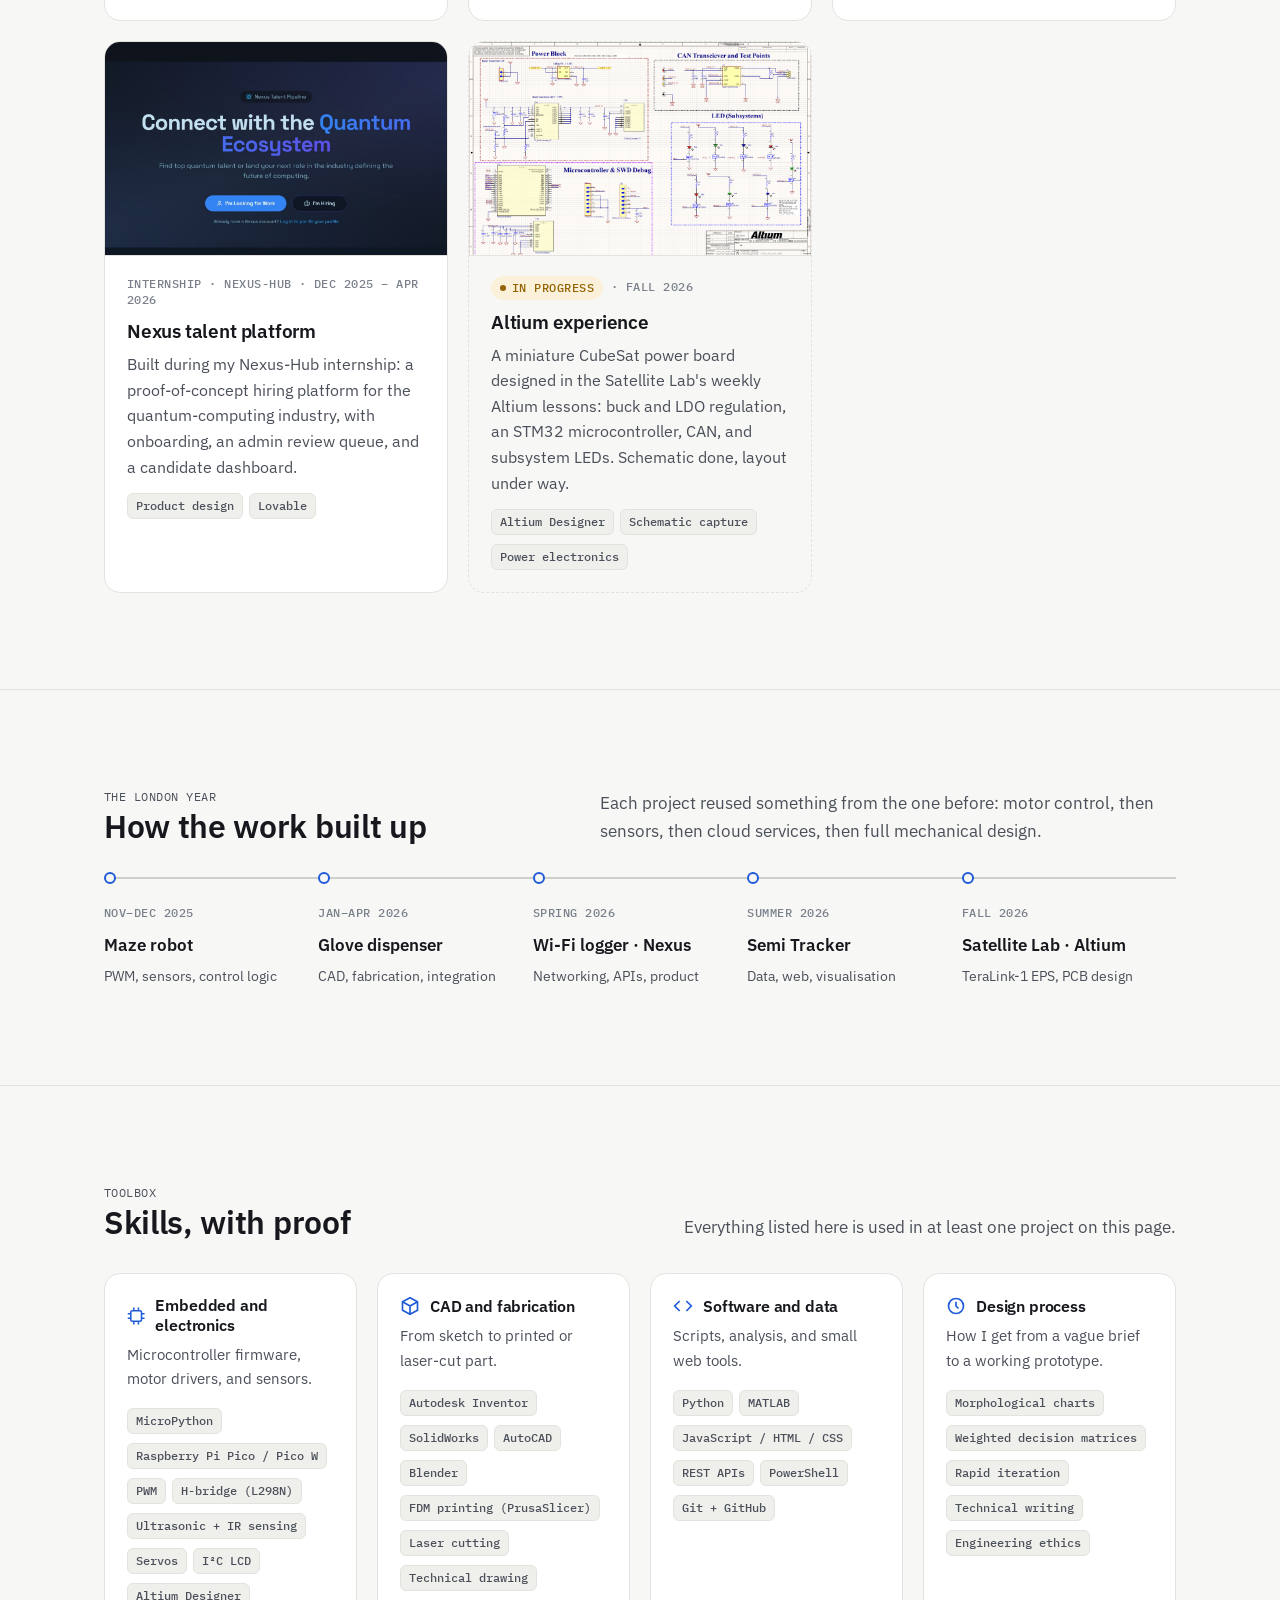
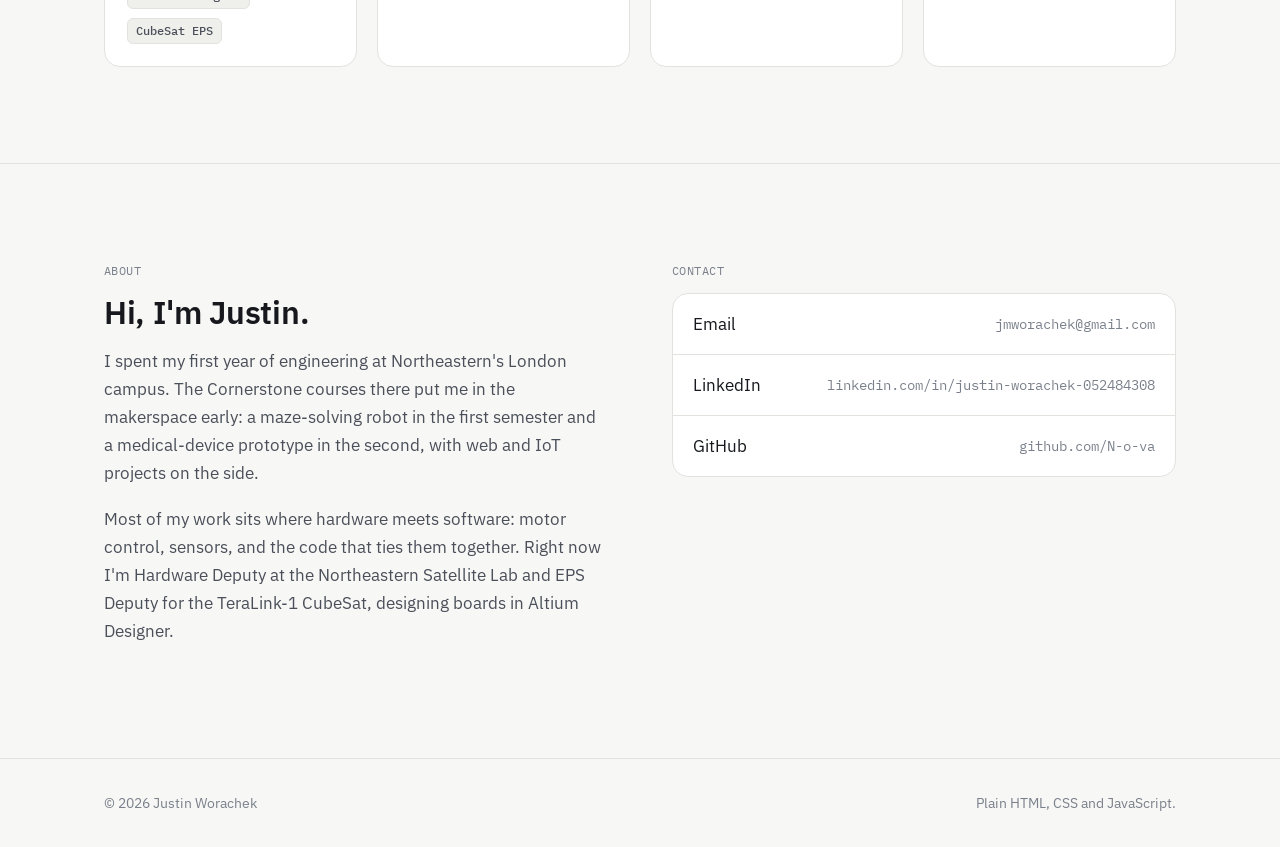
==== commit f7b1732a: "Add TeraLink-1 / Satellite Lab page and Altium experience page New featured TeraLink-1 project (Hard" ====
--- a/index.html
+++ b/index.html
@@ -59,7 +59,7 @@
         <dl class="hero-facts">
           <div><dt>Studying</dt><dd>EECE (Electrical and Computer Engineering) · Northeastern University</dd></div>
           <div><dt>Based</dt><dd>Boston, MA</dd></div>
-          <div><dt>Focus</dt><dd>Embedded systems · CAD · Prototyping</dd></div>
+          <div><dt>Focus</dt><dd>Space hardware · PCB design · Embedded</dd></div>
         </dl>
       </div>
     </section>
@@ -76,8 +76,29 @@
         </div>
 
         <div style="display:grid; gap:20px;">
-          <a class="featured" href="projects/glove-dispenser.html">
+          <a class="featured" href="projects/teralink-1.html">
             <div class="featured-media">
+              <img src="assets/img/teralink/mission.svg" alt="Illustration: the TeraLink-1 CubeSat linked at 225 GHz to a sub-terahertz ground station dish" loading="lazy" style="object-fit:contain; object-position:center bottom;">
+            </div>
+            <div class="featured-body">
+              <p class="card-meta"><span class="badge ok"><span class="dot"></span>Current</span> · Northeastern Satellite Lab</p>
+              <h3>TeraLink-1: powering a terahertz CubeSat</h3>
+              <p>Hardware Deputy at the Northeastern Satellite Lab and EPS Deputy for TeraLink-1, a 6U CubeSat built to demonstrate the first sub-terahertz space-to-ground link. Stepping up to Hardware Lead and EPS Lead in January 2027.</p>
+              <div class="featured-stats">
+                <div><strong>6U</strong><span>CubeSat</span></div>
+                <div><strong>225 GHz</strong><span>space-to-ground link</span></div>
+                <div><strong>CDR</strong><span>November 2026</span></div>
+              </div>
+              <ul class="chips" aria-label="Areas">
+                <li><span class="chip">Spacecraft EPS</span></li>
+                <li><span class="chip">Satellite hardware</span></li>
+                <li><span class="chip">AFRL UNP</span></li>
+              </ul>
+              <span class="link-arrow">Read more →</span>
+            </div>
+          </a>
+
+          <a class="featured" href="projects/glove-dispenser.html">            <div class="featured-media">
               <img src="assets/img/glove/cover.jpg" alt="Finished glove and sanitiser dispenser prototype: clear acrylic housing holding a glove box, red 3D-printed sanitiser unit, and a white electronics enclosure on top" loading="lazy">
             </div>
             <div class="featured-body">
@@ -165,12 +186,12 @@
           </a>
 
           <a class="card building" href="projects/pcb-design.html">
-            <div class="card-media"><img src="assets/img/pcb/led-schematic.jpg" alt="Altium schematic of an LED board: 3.3 V through a 360 ohm resistor to a green LED" loading="lazy" style="object-fit:contain; background:#fff;"></div>
+            <div class="card-media"><img src="assets/img/pcb/mini-eps-schematic.png" alt="Altium schematic of the Mini-EPS CubeSat power board" loading="lazy" style="object-fit:contain; background:#fff;"></div>
             <div class="card-body">
               <p class="card-meta"><span class="badge warn"><span class="dot"></span>In progress</span> · Fall 2026</p>
-              <h3>First custom PCB</h3>
-              <p>Learning Altium Designer by building an LED board end to end: custom symbol and footprint libraries, a real manufacturer part with its 3D model, and schematic capture. Layout is next.</p>
-              <ul class="chips"><li><span class="chip">Altium Designer</span></li><li><span class="chip">Schematic capture</span></li><li><span class="chip">Footprint libraries</span></li></ul>
+              <h3>Altium experience</h3>
+              <p>A miniature CubeSat power board designed in the Satellite Lab's weekly Altium lessons: buck and LDO regulation, an STM32 microcontroller, CAN, and subsystem LEDs. Schematic done, layout under way.</p>
+              <ul class="chips"><li><span class="chip">Altium Designer</span></li><li><span class="chip">Schematic capture</span></li><li><span class="chip">Power electronics</span></li></ul>
             </div>
           </a>
         </div>
@@ -192,7 +213,7 @@
           <li><time>Jan–Apr 2026</time><strong>Glove dispenser</strong><span>CAD, fabrication, integration</span></li>
           <li><time>Spring 2026</time><strong>Wi-Fi logger · Nexus</strong><span>Networking, APIs, product</span></li>
           <li><time>Summer 2026</time><strong>Semi Tracker</strong><span>Data, web, visualisation</span></li>
-          <li class="future"><time>Fall 2026</time><strong>Custom PCB</strong><span>Board design in Altium</span></li>
+          <li><time>Fall 2026</time><strong>Satellite Lab · Altium</strong><span>TeraLink-1 EPS, PCB design</span></li>
         </ol>
       </div>
     </section>
@@ -215,7 +236,7 @@
               <li><span class="chip">MicroPython</span></li><li><span class="chip">Raspberry Pi Pico / Pico W</span></li>
               <li><span class="chip">PWM</span></li><li><span class="chip">H-bridge (L298N)</span></li>
               <li><span class="chip">Ultrasonic + IR sensing</span></li><li><span class="chip">Servos</span></li>
-              <li><span class="chip">I²C LCD</span></li><li><span class="chip">Altium Designer (learning)</span></li>
+              <li><span class="chip">I²C LCD</span></li><li><span class="chip">Altium Designer</span></li><li><span class="chip">CubeSat EPS</span></li>
             </ul>
           </div>
           <div class="skill-group">
@@ -258,7 +279,7 @@
           <h2>Hi, I'm Justin.</h2>
           <!-- TODO(Justin): this is a factual first draft. Rewrite it in your own voice: what you enjoy, what you're looking for (co-op, internship), and where you're headed after London. -->
           <p class="muted">I spent my first year of engineering at Northeastern's London campus. The Cornerstone courses there put me in the makerspace early: a maze-solving robot in the first semester and a medical-device prototype in the second, with web and IoT projects on the side.</p>
-          <p class="muted">Most of my work sits where hardware meets software: motor control, sensors, and the code that ties them together. Right now I'm designing my first PCB in Altium Designer.</p>
+          <p class="muted">Most of my work sits where hardware meets software: motor control, sensors, and the code that ties them together. Right now I'm Hardware Deputy at the Northeastern Satellite Lab and EPS Deputy for the TeraLink-1 CubeSat, designing boards in Altium Designer.</p>
         </div>
         <div id="contact">
           <p class="eyebrow">Contact</p>
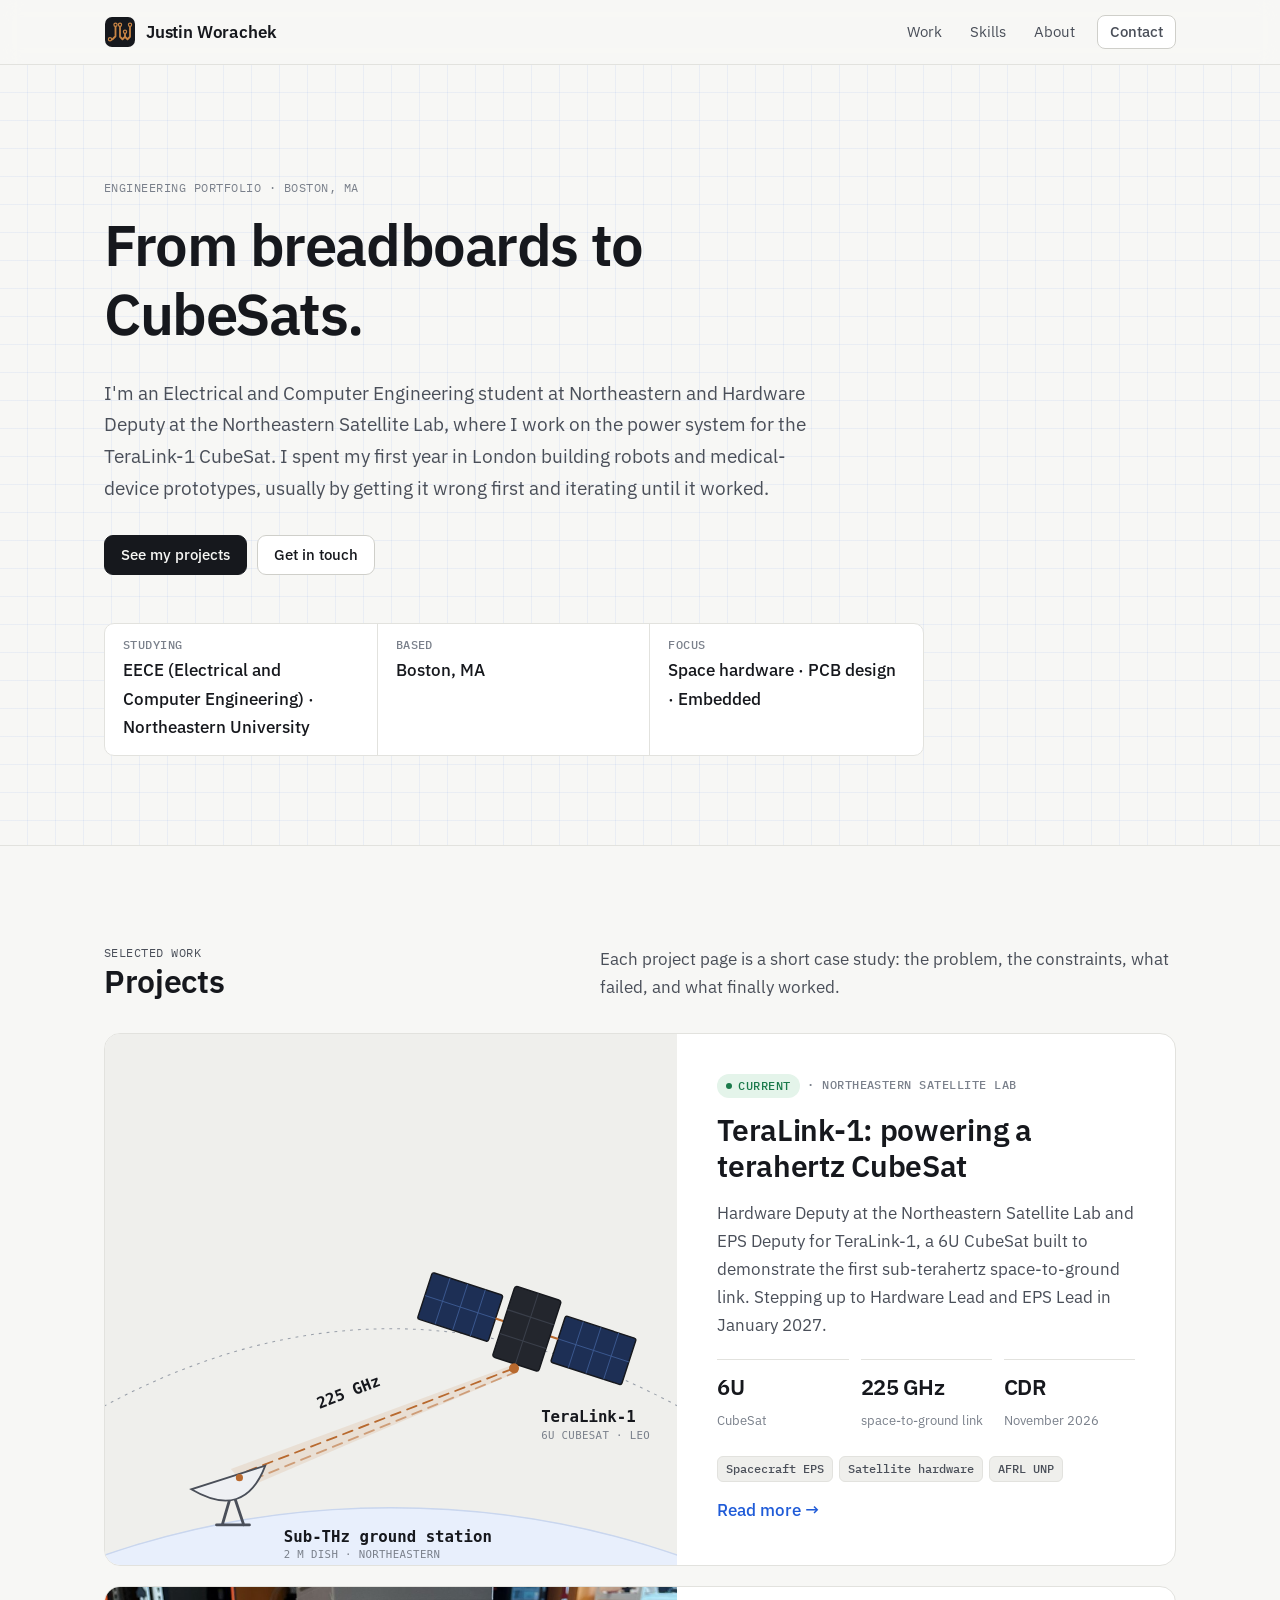
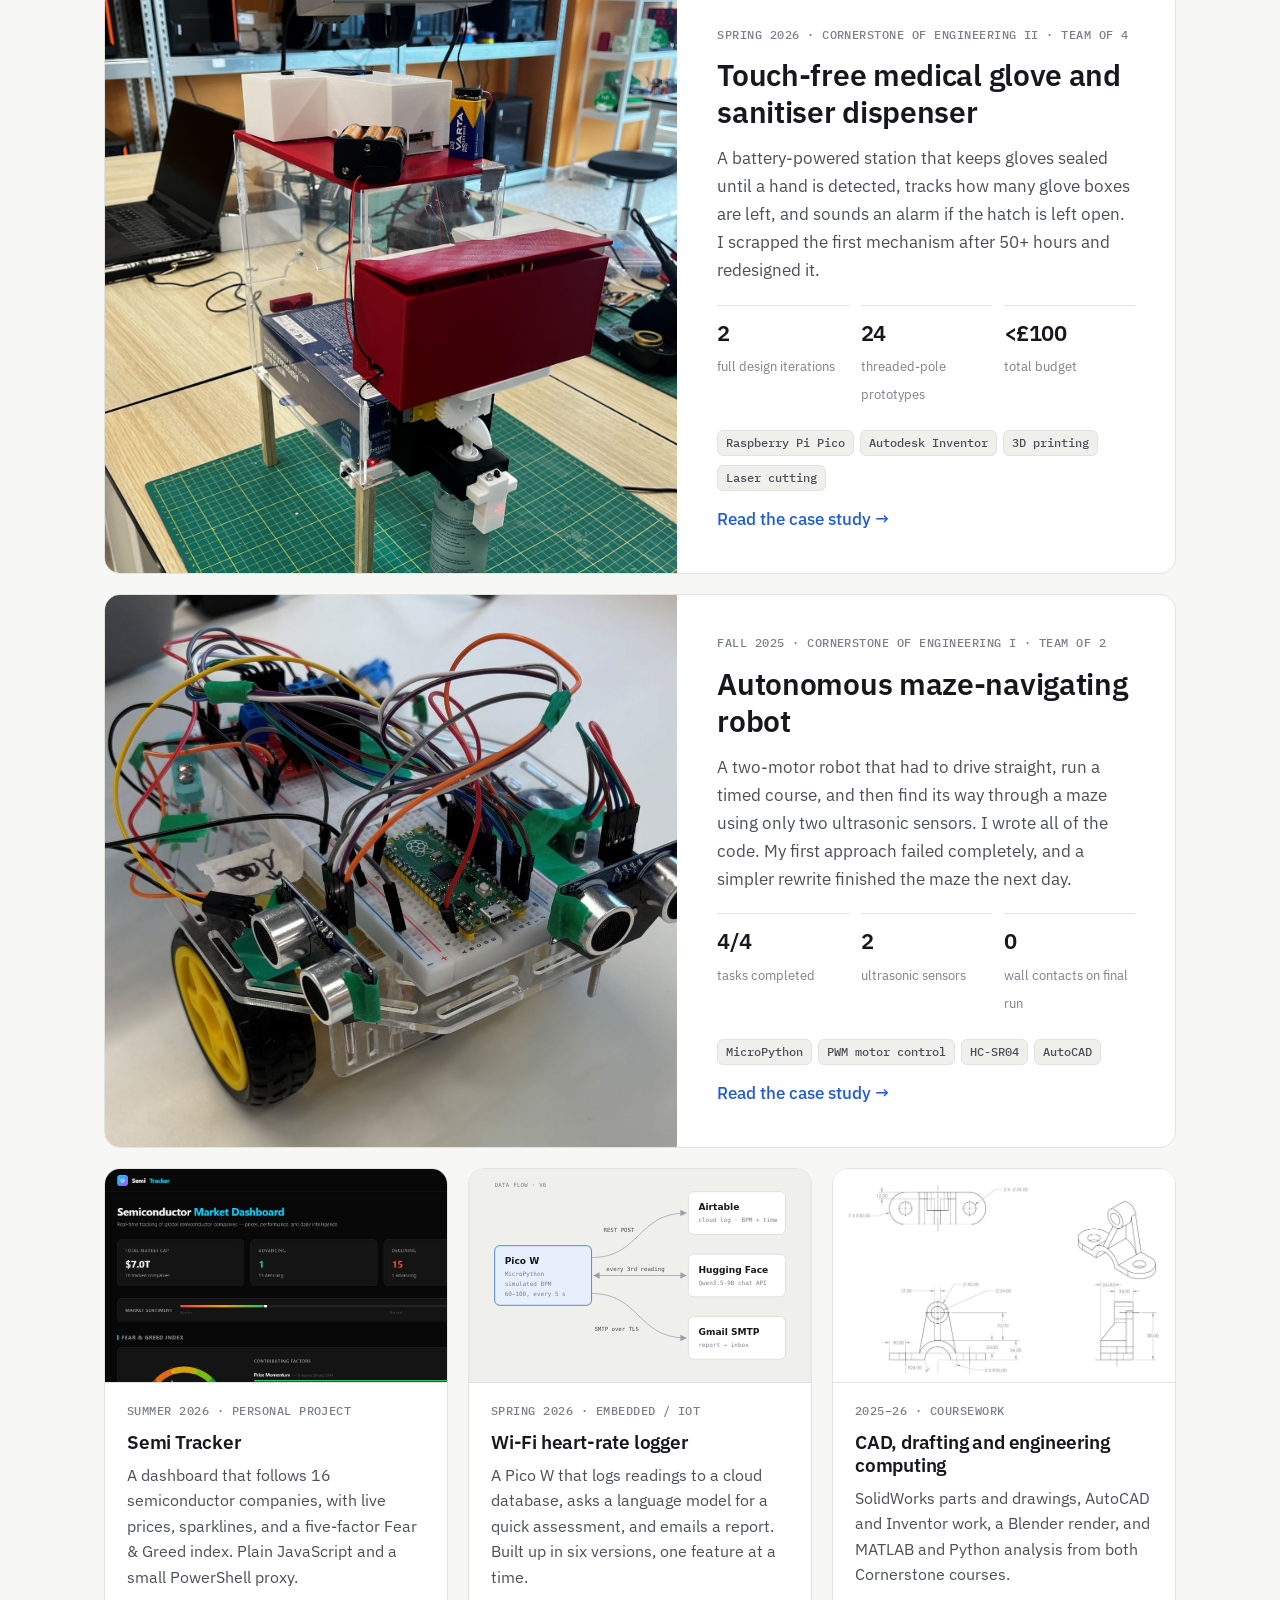
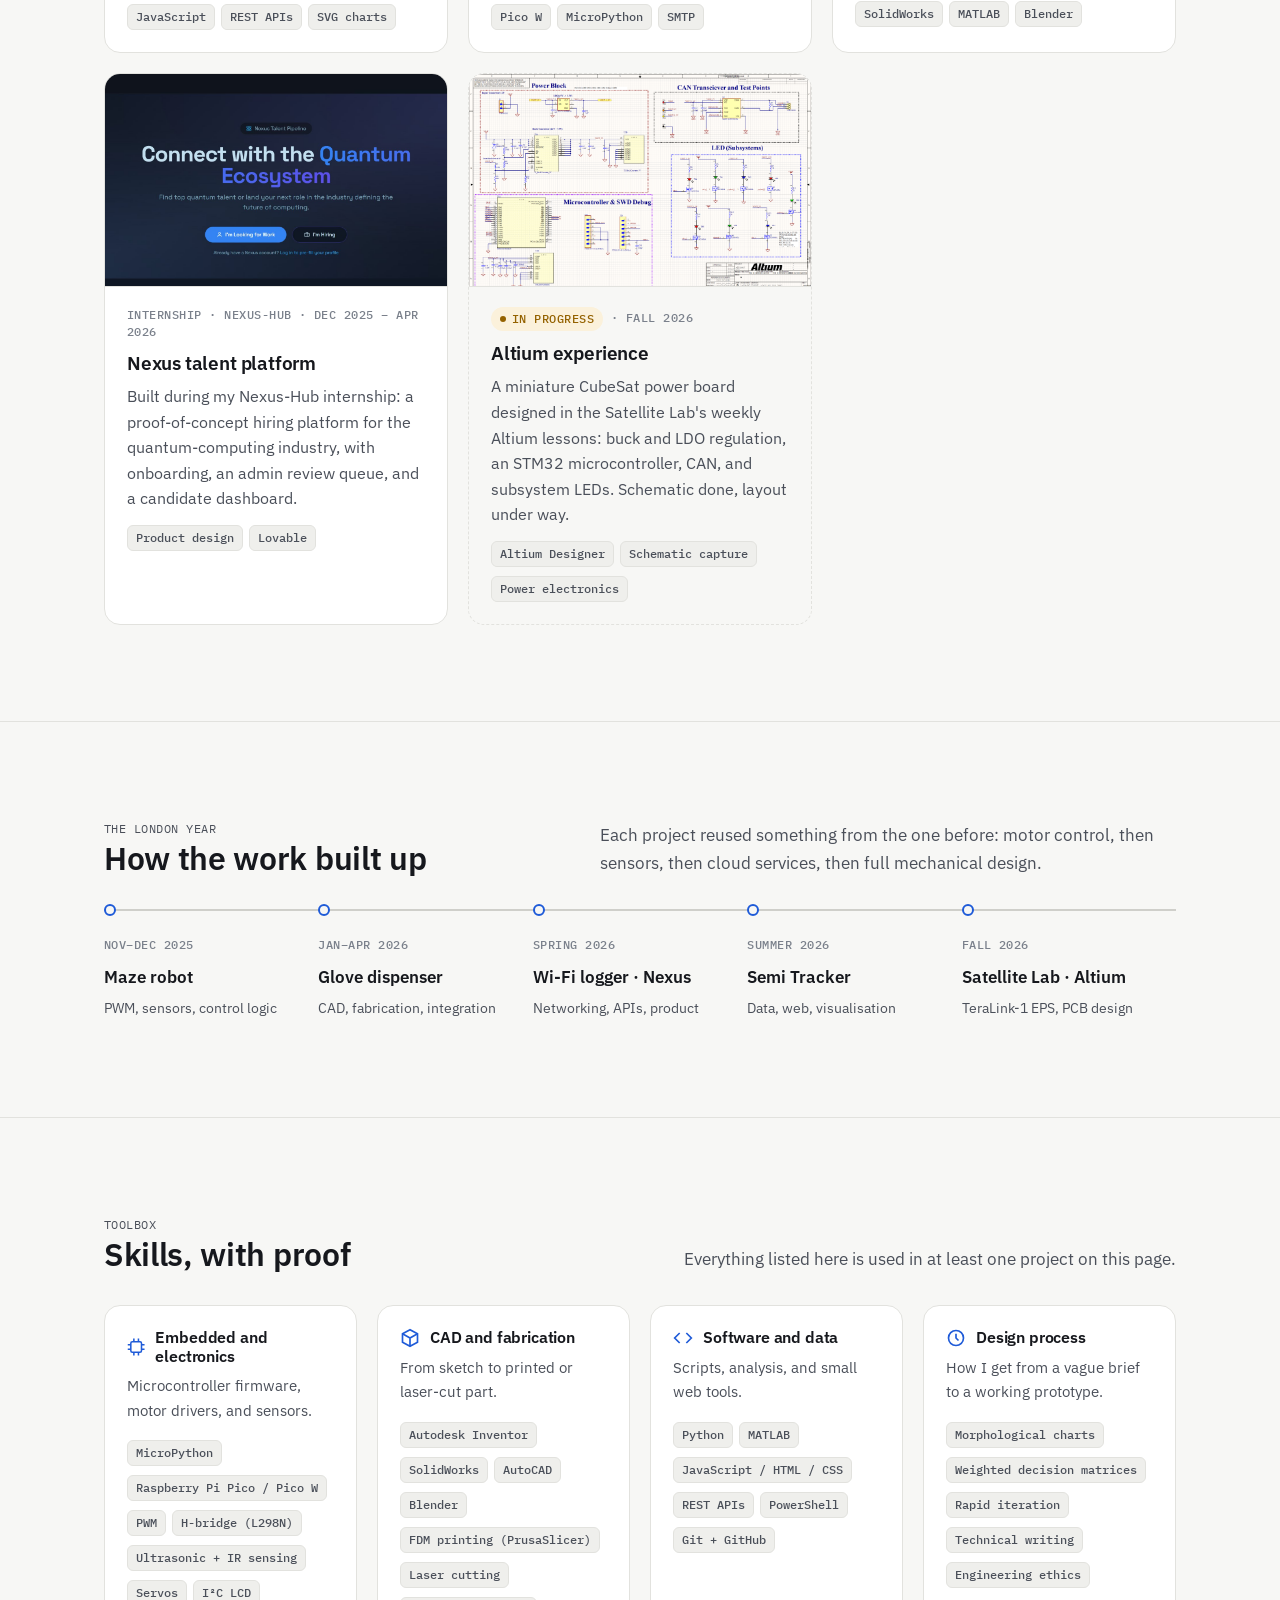
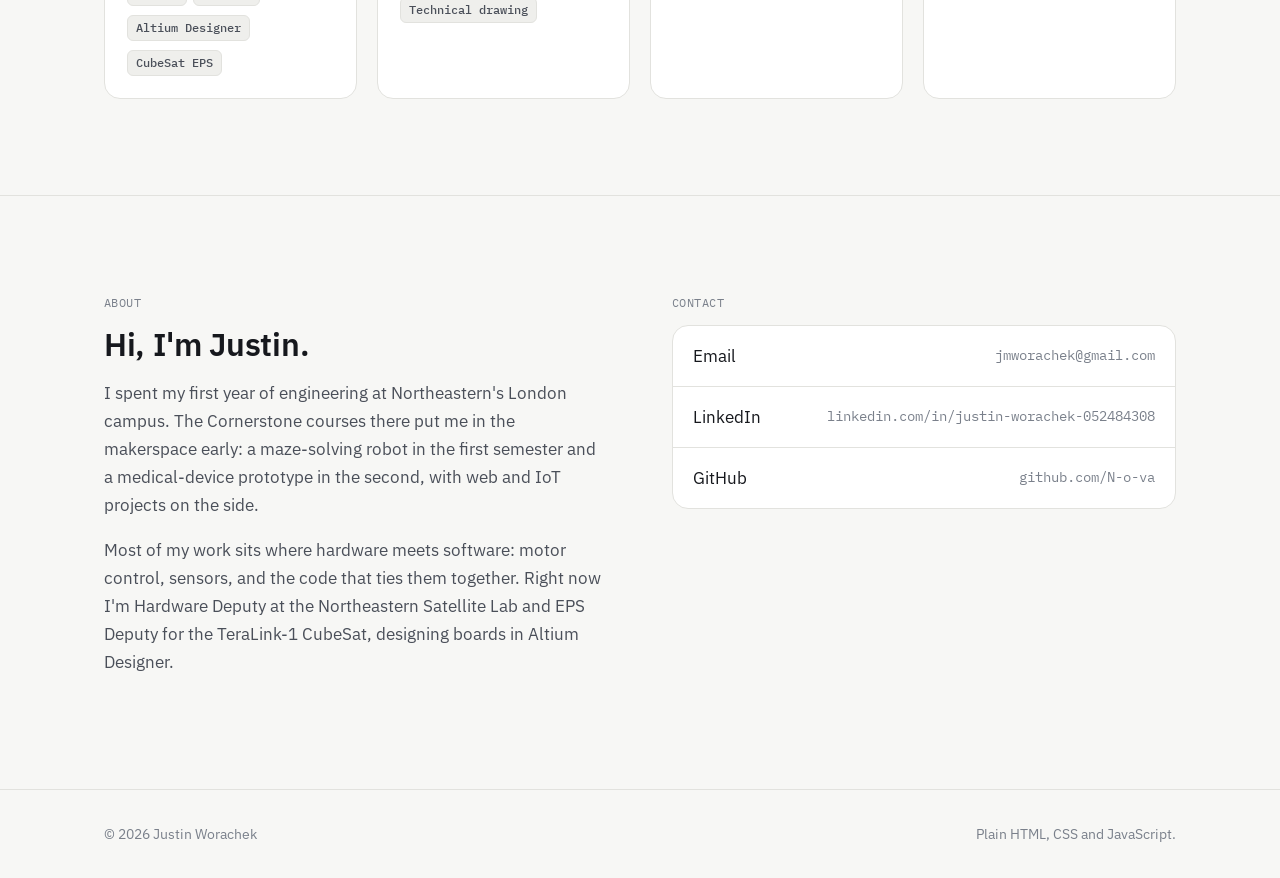
==== commit 4b858f04: "Change homepage headline to "From breadboards to CubeSats." Update the eyebrow to Boston and rewrite" ====
--- a/index.html
+++ b/index.html
@@ -49,9 +49,9 @@
     <!-- Hero -->
     <section class="hero">
       <div class="container">
-        <p class="eyebrow">Engineering portfolio · 2025–26</p>
-        <h1>If I don't know how, I figure it out.</h1>
-        <p class="lede">I'm an Electrical and Computer Engineering student at Northeastern University. I spent my first year at the London campus building robots, medical-device prototypes, and data tools, usually by getting it wrong first and iterating until it worked.</p>
+        <p class="eyebrow">Engineering portfolio · Boston, MA</p>
+        <h1>From breadboards to CubeSats.</h1>
+        <p class="lede">I'm an Electrical and Computer Engineering student at Northeastern and Hardware Deputy at the Northeastern Satellite Lab, where I work on the power system for the TeraLink-1 CubeSat. I spent my first year in London building robots and medical-device prototypes, usually by getting it wrong first and iterating until it worked.</p>
         <div class="hero-actions">
           <a class="btn btn-primary" href="#work">See my projects</a>
           <a class="btn" href="#contact">Get in touch</a>
